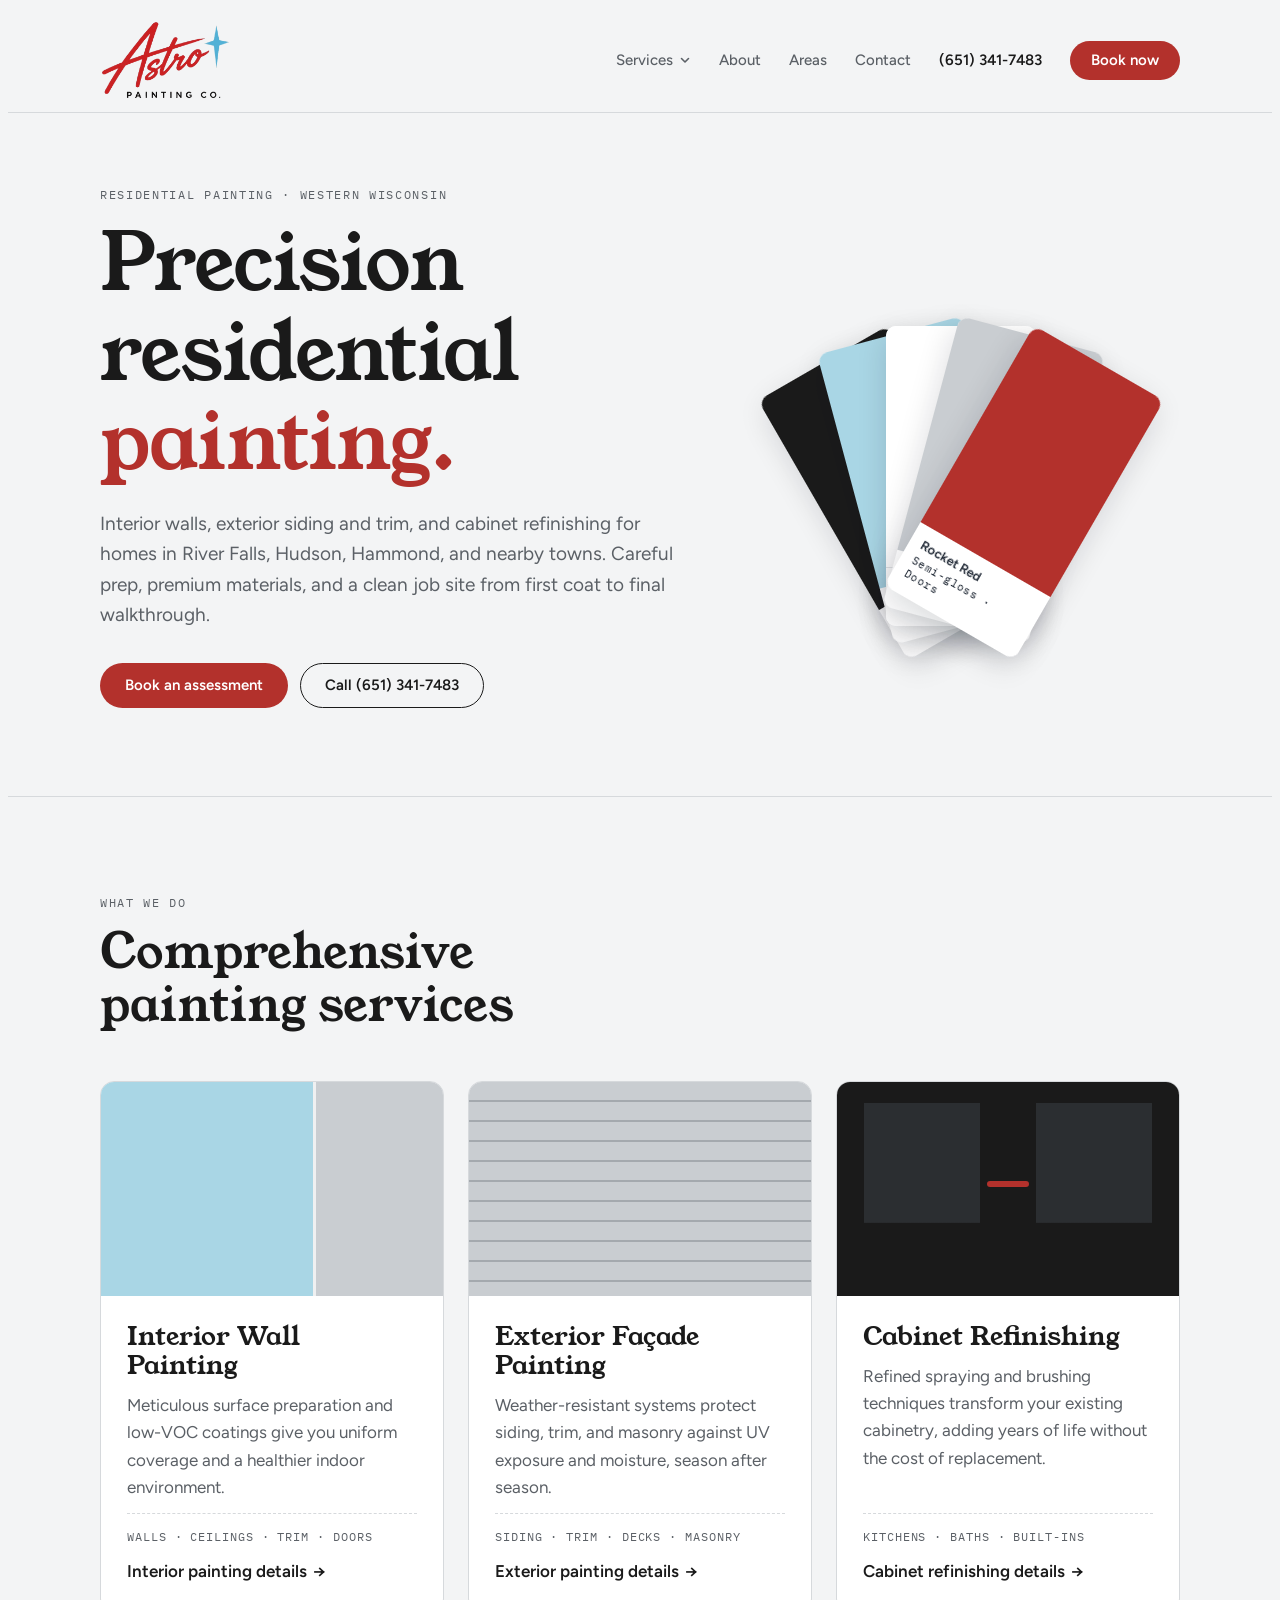
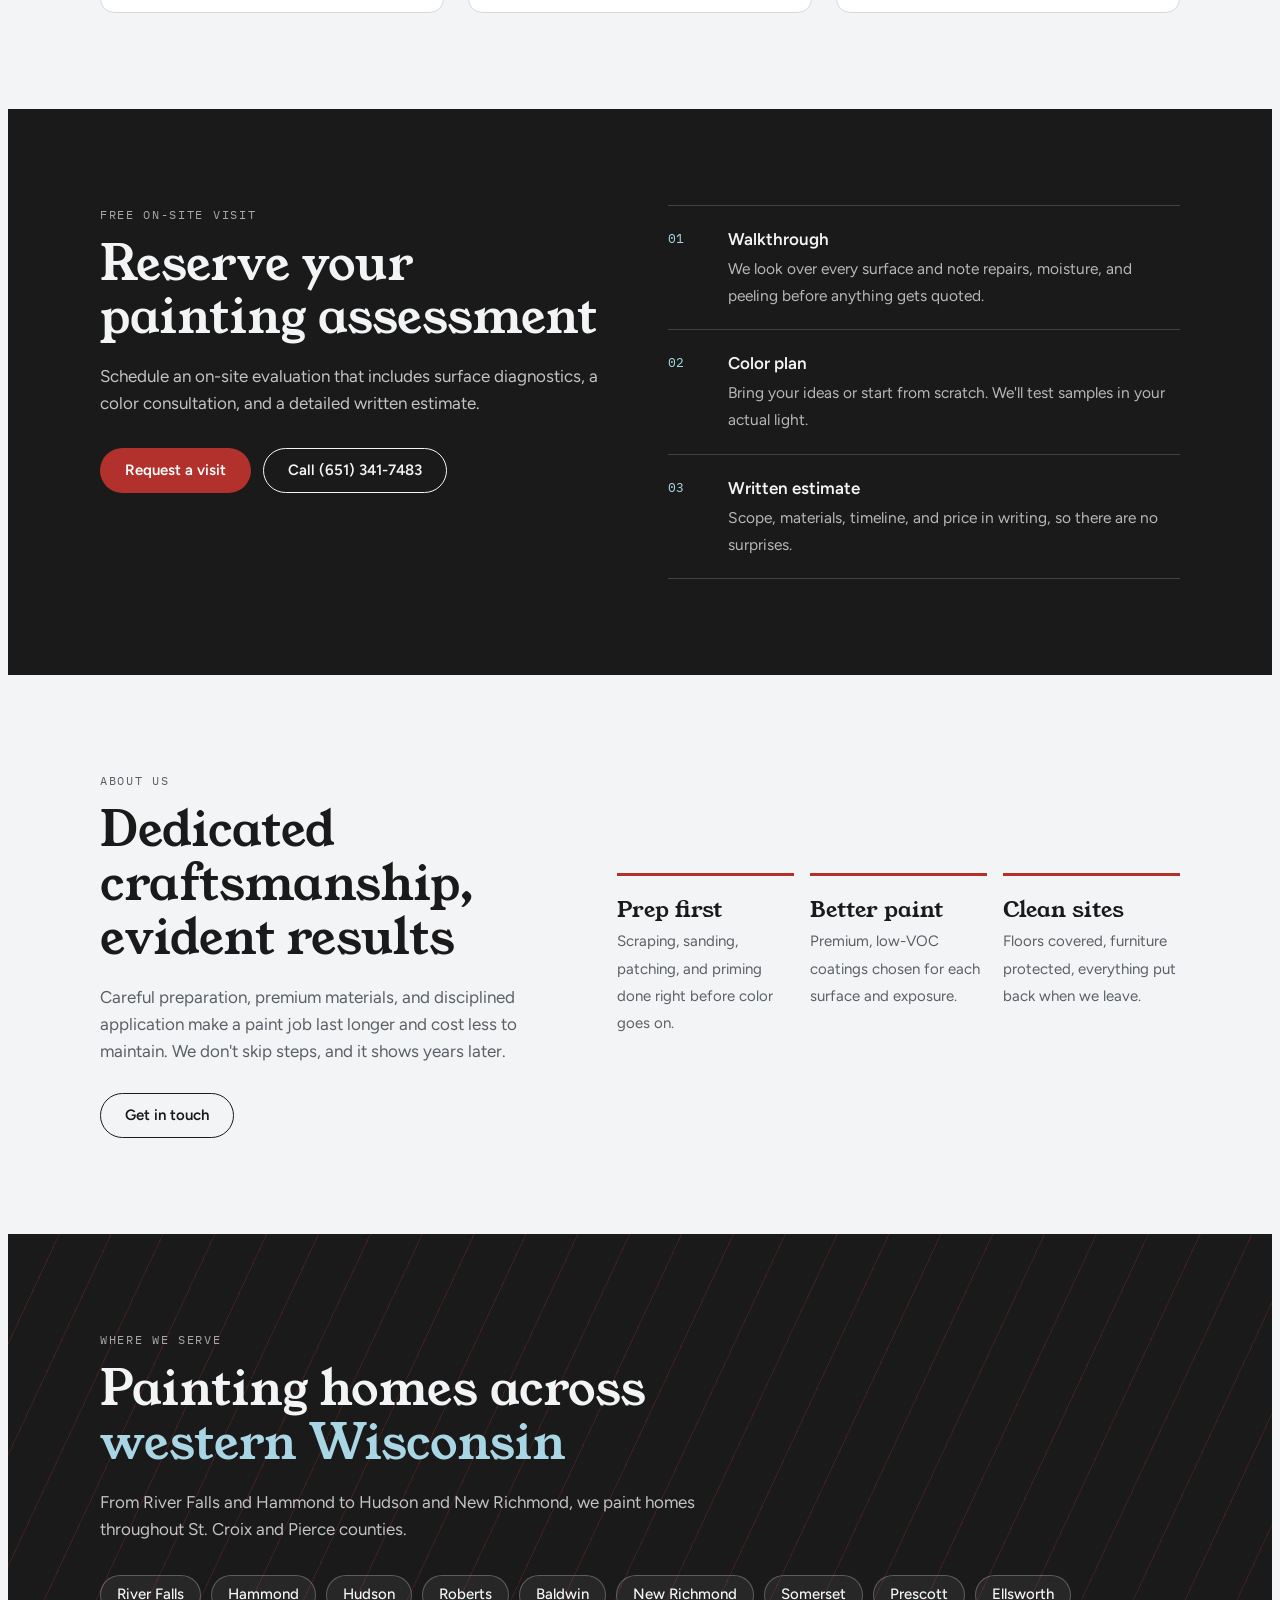
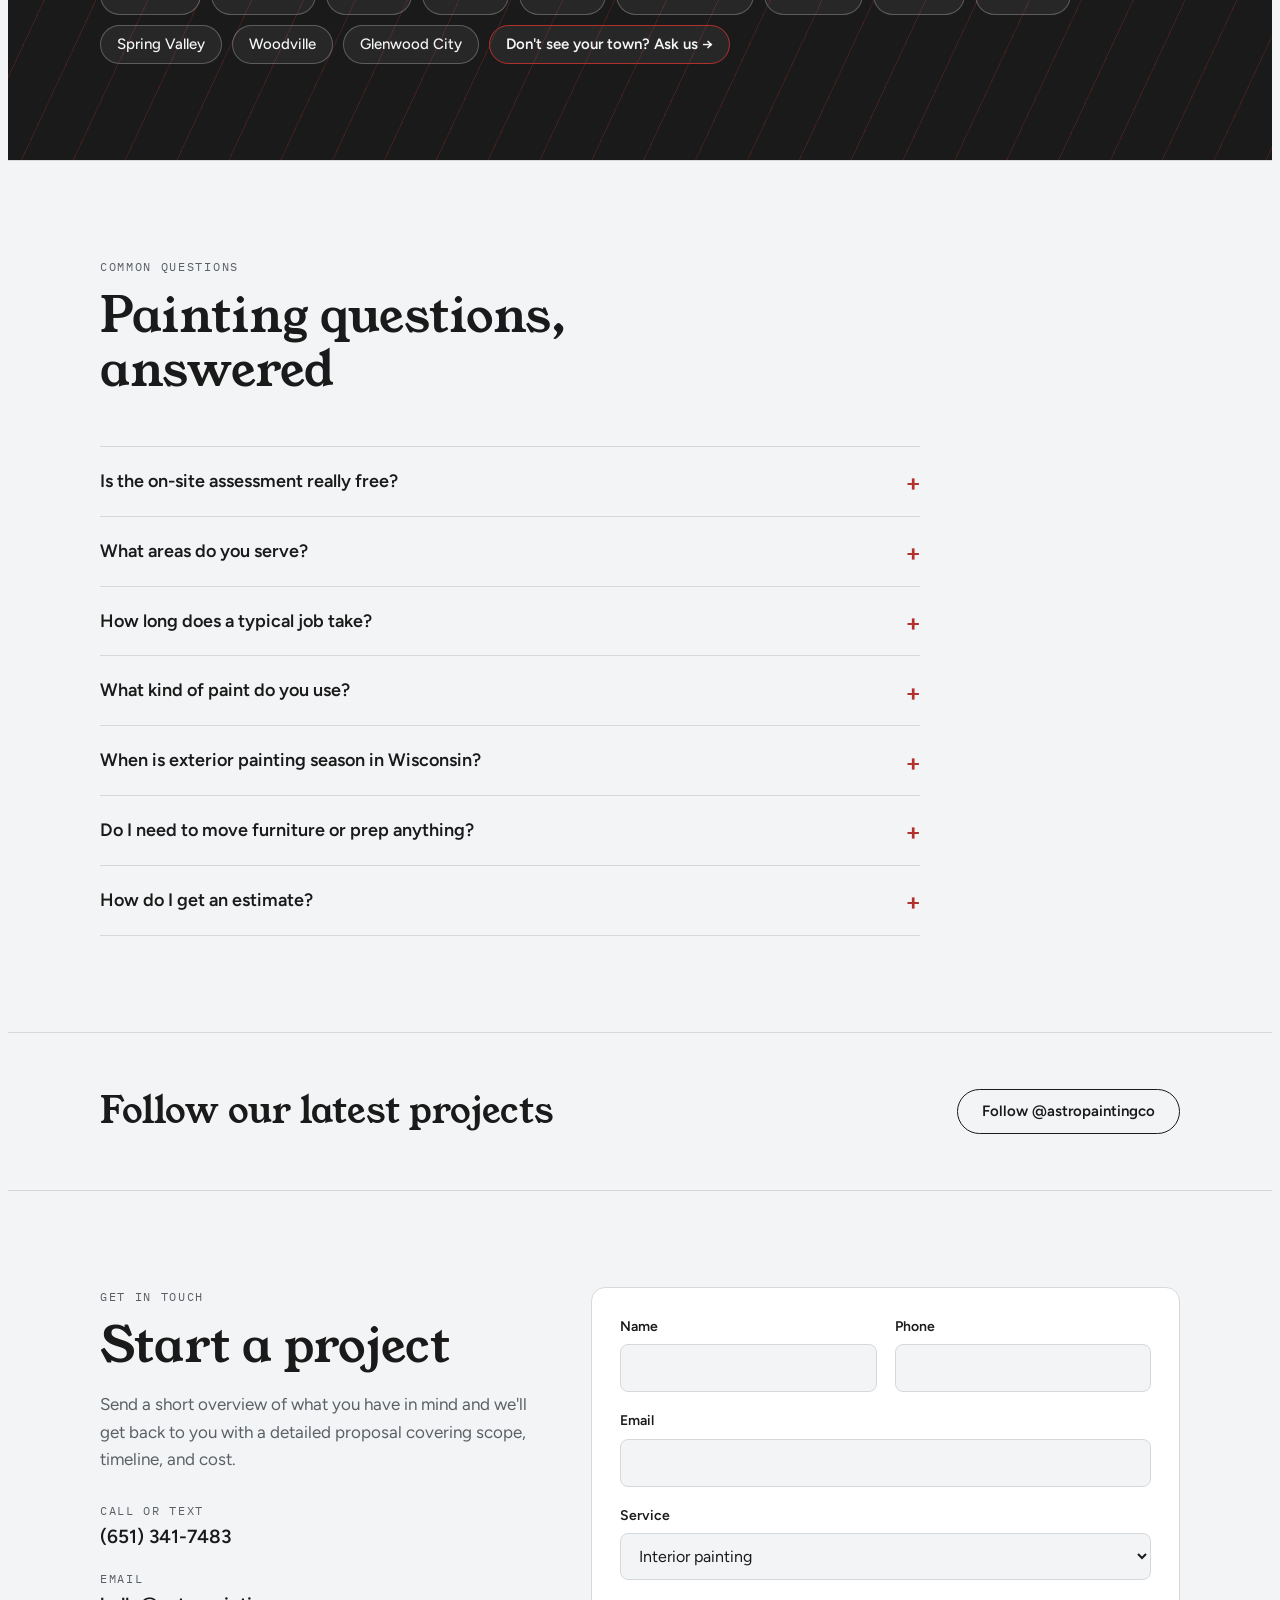
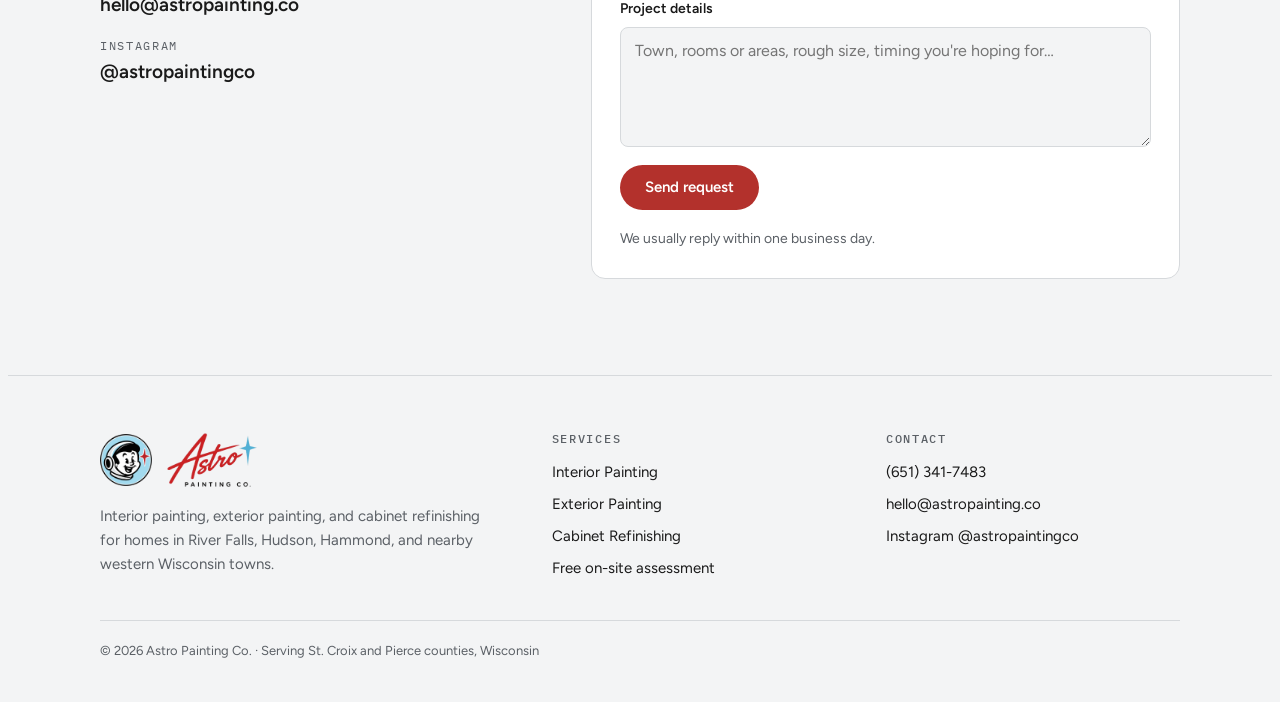
==== index.html @ 41d60f99 "Add Services dropdown and mobile menu to the header - Services opens a click/tap dropdown with the t" ====
<!doctype html>
<html lang="en">
<head>
<meta charset="utf-8">
<meta name="viewport" content="width=device-width, initial-scale=1">
<title>House Painters in River Falls, WI | Astro Painting Co.</title>
<meta name="description" content="Interior and exterior house painting and cabinet refinishing in River Falls, Hudson, Hammond, and nearby western Wisconsin towns. Free on-site assessment. Call (651) 341-7483.">
<link rel="canonical" href="https://www.astropainting.co/">
<meta property="og:type" content="website">
<meta property="og:site_name" content="Astro Painting Co.">
<meta property="og:title" content="House Painters in River Falls, WI | Astro Painting Co.">
<meta property="og:description" content="Interior and exterior house painting and cabinet refinishing in River Falls, Hudson, Hammond, and nearby western Wisconsin towns. Free on-site assessment. Call (651) 341-7483.">
<meta property="og:url" content="https://www.astropainting.co/">
<meta property="og:image" content="https://www.astropainting.co/images/og-image.png">
<meta property="og:image:width" content="1200">
<meta property="og:image:height" content="630">
<meta name="twitter:card" content="summary_large_image">
<meta name="theme-color" content="#1A1A1A">
<link rel="icon" type="image/png" sizes="32x32" href="/images/favicon-32.png">
<link rel="icon" type="image/png" sizes="512x512" href="/images/mascot.png">
<link rel="apple-touch-icon" href="/images/apple-touch-icon.png">
<link rel="preconnect" href="https://fonts.googleapis.com">
<link rel="preconnect" href="https://fonts.gstatic.com" crossorigin>
<link rel="stylesheet" href="https://fonts.googleapis.com/css2?family=Young+Serif&family=Figtree:wght@400;500;600&family=IBM+Plex+Mono:wght@400;500&display=swap">
<link rel="stylesheet" href="/css/site.css">
<script src="/js/nav.js" defer></script>
<script type="application/ld+json">
{
  "@context": "https://schema.org",
  "@type": "HousePainter",
  "@id": "https://www.astropainting.co/#business",
  "name": "Astro Painting Co.",
  "url": "https://www.astropainting.co/",
  "logo": "https://www.astropainting.co/images/astro-logo.png",
  "image": "https://www.astropainting.co/images/og-image.png",
  "telephone": "+1-651-341-7483",
  "email": "hello@astropainting.co",
  "description": "Residential interior painting, exterior painting, and cabinet refinishing in River Falls, Hudson, Hammond, and nearby western Wisconsin towns.",
  "areaServed": [
    {
      "@type": "City",
      "name": "River Falls, WI"
    },
    {
      "@type": "City",
      "name": "Hammond, WI"
    },
    {
      "@type": "City",
      "name": "Hudson, WI"
    },
    {
      "@type": "City",
      "name": "Roberts, WI"
    },
    {
      "@type": "City",
      "name": "Baldwin, WI"
    },
    {
      "@type": "City",
      "name": "New Richmond, WI"
    },
    {
      "@type": "City",
      "name": "Somerset, WI"
    },
    {
      "@type": "City",
      "name": "Prescott, WI"
    },
    {
      "@type": "City",
      "name": "Ellsworth, WI"
    },
    {
      "@type": "City",
      "name": "Spring Valley, WI"
    },
    {
      "@type": "City",
      "name": "Woodville, WI"
    },
    {
      "@type": "City",
      "name": "Glenwood City, WI"
    }
  ],
  "sameAs": [
    "https://www.instagram.com/astropaintingco/"
  ],
  "hasOfferCatalog": {
    "@type": "OfferCatalog",
    "name": "Painting services",
    "itemListElement": [
      {
        "@type": "Offer",
        "itemOffered": {
          "@type": "Service",
          "name": "Interior Painting",
          "url": "https://www.astropainting.co/interior-painting/"
        }
      },
      {
        "@type": "Offer",
        "itemOffered": {
          "@type": "Service",
          "name": "Exterior Painting",
          "url": "https://www.astropainting.co/exterior-painting/"
        }
      },
      {
        "@type": "Offer",
        "itemOffered": {
          "@type": "Service",
          "name": "Cabinet Refinishing",
          "url": "https://www.astropainting.co/cabinet-refinishing/"
        }
      }
    ]
  }
}
</script>
</head>
<body>
<header>
  <div class="wrap">
    <a class="logo" href="/"><picture><source srcset="/images/astro-logo-dark.png" media="(prefers-color-scheme: dark)"><img class="logo-img" src="/images/astro-logo.png" width="491" height="300" alt="Astro Painting Co. home"></picture></a>
    <nav aria-label="Main">
      <div class="dd">
        <button class="dd-btn" type="button" aria-expanded="false" aria-controls="svc-menu">Services <svg width="12" height="12" viewBox="0 0 12 12" aria-hidden="true"><path d="M2.5 4.5 6 8l3.5-3.5" fill="none" stroke="currentColor" stroke-width="1.6" stroke-linecap="round" stroke-linejoin="round"/></svg></button>
        <ul class="dd-menu" id="svc-menu" hidden><li><a href="/interior-painting/">Interior Painting</a></li><li><a href="/exterior-painting/">Exterior Painting</a></li><li><a href="/cabinet-refinishing/">Cabinet Refinishing</a></li><li class="dd-all"><a href="/#services">All services</a></li></ul>
      </div>
      <a class="link" href="/#about">About</a>
      <a class="link" href="/#areas">Areas</a>
      <a class="link" href="/#contact">Contact</a>
      <a class="phone" href="tel:+16513417483">(651) 341-7483</a>
      <a class="btn btn-primary" href="/#book">Book now</a>
      <button class="menu-btn" type="button" aria-expanded="false" aria-controls="mobile-menu" aria-label="Open menu"><svg class="i-open" width="20" height="20" viewBox="0 0 20 20" aria-hidden="true"><path d="M3 6h14M3 10h14M3 14h14" stroke="currentColor" stroke-width="1.8" stroke-linecap="round"/></svg><svg class="i-close" width="20" height="20" viewBox="0 0 20 20" aria-hidden="true"><path d="M5 5l10 10M15 5 5 15" stroke="currentColor" stroke-width="1.8" stroke-linecap="round"/></svg></button>
    </nav>
  </div>
  <div class="mobile-menu" id="mobile-menu" hidden>
    <nav class="wrap" aria-label="Mobile">
      <div class="eyebrow">Services</div>
      <ul><li><a href="/interior-painting/">Interior Painting</a></li><li><a href="/exterior-painting/">Exterior Painting</a></li><li><a href="/cabinet-refinishing/">Cabinet Refinishing</a></li><li><a href="/#services">All services</a></li></ul>
      <ul class="mm-main"><li><a href="/#about">About</a></li><li><a href="/#areas">Areas</a></li><li><a href="/#faq">FAQ</a></li><li><a href="/#contact">Contact</a></li></ul>
      <div class="mm-actions"><a class="btn btn-ghost" href="tel:+16513417483">Call (651) 341-7483</a><a class="btn btn-primary" href="/#book">Book a free assessment</a></div>
    </nav>
  </div>
</header>

<main id="top">
  <section class="hero" style="padding-block:0">
    <div class="wrap">
      <div>
        <div class="eyebrow">Residential painting · Western Wisconsin</div>
        <h1>Precision residential <em>painting.</em></h1>
        <p class="lede">Interior walls, exterior siding and trim, and cabinet refinishing for homes in River Falls, Hudson, Hammond, and nearby towns. Careful prep, premium materials, and a clean job site from first coat to final walkthrough.</p>
        <div class="actions">
          <a class="btn btn-primary" href="#book">Book an assessment</a>
          <a class="btn btn-ghost" href="tel:+16513417483">Call (651) 341-7483</a>
        </div>
      </div>
      <div class="fan" aria-hidden="true">
        <div class="chip"><div class="swatch"></div><div class="label"><b>Astro Black</b>Satin · Trim</div></div>
        <div class="chip"><div class="swatch"></div><div class="label"><b>Baby Blue</b>Eggshell · Walls</div></div>
        <div class="chip"><div class="swatch"></div><div class="label"><b>Bright White</b>Flat · Ceilings</div></div>
        <div class="chip"><div class="swatch"></div><div class="label"><b>Silver</b>Satin · Siding</div></div>
        <div class="chip"><div class="swatch"></div><div class="label"><b>Rocket Red</b>Semi-gloss · Doors</div></div>
      </div>
    </div>
  </section>

  <section class="services" id="services">
    <div class="wrap">
      <div class="sec-head">
        <div class="eyebrow">What we do</div>
        <h2>Comprehensive painting services</h2>
      </div>
      <div class="svc-grid">
        <article class="svc">
          <div class="art art-interior" role="img" aria-label="Two-tone painted wall"></div>
          <div class="body">
            <h3>Interior Wall Painting</h3>
            <p>Meticulous surface preparation and low-VOC coatings give you uniform coverage and a healthier indoor environment.</p>
            <div class="spec">Walls · Ceilings · Trim · Doors</div>
            <a class="more" href="/interior-painting/">Interior painting details <span aria-hidden="true">→</span></a>
          </div>
        </article>
        <article class="svc">
          <div class="art art-exterior" role="img" aria-label="Painted lap siding"></div>
          <div class="body">
            <h3>Exterior Façade Painting</h3>
            <p>Weather-resistant systems protect siding, trim, and masonry against UV exposure and moisture, season after season.</p>
            <div class="spec">Siding · Trim · Decks · Masonry</div>
            <a class="more" href="/exterior-painting/">Exterior painting details <span aria-hidden="true">→</span></a>
          </div>
        </article>
        <article class="svc">
          <div class="art art-cabinet" role="img" aria-label="Refinished cabinet doors"></div>
          <div class="body">
            <h3>Cabinet Refinishing</h3>
            <p>Refined spraying and brushing techniques transform your existing cabinetry, adding years of life without the cost of replacement.</p>
            <div class="spec">Kitchens · Baths · Built-ins</div>
            <a class="more" href="/cabinet-refinishing/">Cabinet refinishing details <span aria-hidden="true">→</span></a>
          </div>
        </article>
      </div>
    </div>
  </section>

  <section class="band" id="book">
    <div class="wrap">
      <div>
        <div class="eyebrow">Free on-site visit</div>
        <h2 style="margin-top:14px">Reserve your painting assessment</h2>
        <p class="lead">Schedule an on-site evaluation that includes surface diagnostics, a color consultation, and a detailed written estimate.</p>
        <div class="actions"><a class="btn btn-primary" href="#contact">Request a visit</a><a class="btn btn-ghost" href="tel:+16513417483">Call (651) 341-7483</a></div>
      </div>
      <ol class="steps">
        <li><span class="n">01</span><div><b>Walkthrough</b><span class="d">We look over every surface and note repairs, moisture, and peeling before anything gets quoted.</span></div></li>
        <li><span class="n">02</span><div><b>Color plan</b><span class="d">Bring your ideas or start from scratch. We'll test samples in your actual light.</span></div></li>
        <li><span class="n">03</span><div><b>Written estimate</b><span class="d">Scope, materials, timeline, and price in writing, so there are no surprises.</span></div></li>
      </ol>
    </div>
  </section>

  <section class="about" id="about">
    <div class="wrap">
      <div>
        <div class="eyebrow">About us</div>
        <h2>Dedicated craftsmanship, evident results</h2>
        <p>Careful preparation, premium materials, and disciplined application make a paint job last longer and cost less to maintain. We don't skip steps, and it shows years later.</p>
        <div class="actions"><a class="btn btn-ghost" href="#contact">Get in touch</a></div>
      </div>
      <div class="pillars">
        <div class="pillar"><b>Prep first</b><span>Scraping, sanding, patching, and priming done right before color goes on.</span></div>
        <div class="pillar"><b>Better paint</b><span>Premium, low-VOC coatings chosen for each surface and exposure.</span></div>
        <div class="pillar"><b>Clean sites</b><span>Floors covered, furniture protected, everything put back when we leave.</span></div>
      </div>
    </div>
  </section>

  <section class="areas" id="areas">
    <div class="wrap">
      <div class="eyebrow">Where we serve</div>
      <h2>Painting homes across <em>western Wisconsin</em></h2>
      <p class="lead">From River Falls and Hammond to Hudson and New Richmond, we paint homes throughout St. Croix and Pierce counties.</p>
      <ul class="towns"><li><span class="town">River Falls</span></li><li><span class="town">Hammond</span></li><li><span class="town">Hudson</span></li><li><span class="town">Roberts</span></li><li><span class="town">Baldwin</span></li><li><span class="town">New Richmond</span></li><li><span class="town">Somerset</span></li><li><span class="town">Prescott</span></li><li><span class="town">Ellsworth</span></li><li><span class="town">Spring Valley</span></li><li><span class="town">Woodville</span></li><li><span class="town">Glenwood City</span></li><li><a class="town town-ask" href="/#contact">Don't see your town? Ask us →</a></li></ul>
    </div>
  </section>

  <section class="faq" id="faq">
    <div class="wrap">
      <div class="sec-head">
        <div class="eyebrow">Common questions</div>
        <h2>Painting questions, answered</h2>
      </div>
      <div class="faq-list">
        <details><summary>Is the on-site assessment really free?</summary><p>Yes. We walk through the space with you, look over every surface, talk through colors, and follow up with a detailed written estimate. There's no obligation to book.</p></details>
        <details><summary>What areas do you serve?</summary><p>We paint homes in River Falls, Hammond, Hudson, Roberts, Baldwin, New Richmond, Somerset, Prescott, Ellsworth, Spring Valley, Woodville, and Glenwood City, Wisconsin. If you're nearby but don't see your town, <a href="#contact">ask us</a>.</p></details>
        <details><summary>How long does a typical job take?</summary><p>It depends on the size of the space and how much prep the surfaces need. Your written estimate spells out the timeline before any work starts, so you know what to expect.</p></details>
        <details><summary>What kind of paint do you use?</summary><p>Premium, low-VOC coatings chosen for each surface and exposure. If you already have a color in mind, bring it. We'll test samples in your actual light before committing.</p></details>
        <details><summary>When is exterior painting season in Wisconsin?</summary><p>Exterior paint needs dry weather and temperatures within the range on the product label, which here usually means late spring through early fall. Spots fill up, so it pays to book your assessment early.</p></details>
        <details><summary>Do I need to move furniture or prep anything?</summary><p>We cover floors, protect and move furniture as needed, and put everything back when we're done. Clearing small breakables and wall hangings beforehand helps the job go faster.</p></details>
        <details><summary>How do I get an estimate?</summary><p>Call or text <a href="tel:+16513417483">(651) 341-7483</a>, fill out the <a href="#contact">request form</a>, or email <a href="mailto:hello@astropainting.co">hello@astropainting.co</a>. We usually reply within one business day.</p></details>
      </div>
    </div>
  </section>

  <div class="social">
    <div class="wrap">
      <h2>Follow our latest projects</h2>
      <a class="btn btn-ghost" href="https://www.instagram.com/astropaintingco/" target="_blank" rel="noopener">Follow @astropaintingco</a>
    </div>
  </div>

  <section class="contact" id="contact">
    <div class="wrap">
      <div>
        <div class="eyebrow">Get in touch</div>
        <h2>Start a project</h2>
        <p class="lead">Send a short overview of what you have in mind and we'll get back to you with a detailed proposal covering scope, timeline, and cost.</p>
        <ul class="contact-list">
          <li><span class="eyebrow">Call or text</span><a href="tel:+16513417483">(651) 341-7483</a></li>
          <li><span class="eyebrow">Email</span><a href="mailto:hello@astropainting.co">hello@astropainting.co</a></li>
          <li><span class="eyebrow">Instagram</span><a href="https://www.instagram.com/astropaintingco/" target="_blank" rel="noopener">@astropaintingco</a></li>
        </ul>
      </div>
      <form id="quote" name="quote" method="POST" data-netlify="true" netlify-honeypot="company" novalidate>
        <input type="hidden" name="form-name" value="quote">
        <p hidden><label>Leave blank <input name="company"></label></p>
        <div class="field"><label for="f-name">Name</label><input id="f-name" name="name" autocomplete="name" required></div>
        <div class="field"><label for="f-phone">Phone</label><input id="f-phone" name="phone" type="tel" autocomplete="tel"></div>
        <div class="field full"><label for="f-email">Email</label><input id="f-email" name="email" type="email" autocomplete="email" required></div>
        <div class="field full"><label for="f-service">Service</label>
          <select id="f-service" name="service">
            <option>Interior painting</option><option>Exterior painting</option><option>Cabinet refinishing</option><option>Not sure yet</option>
          </select></div>
        <div class="field full"><label for="f-msg">Project details</label><textarea id="f-msg" name="message" placeholder="Town, rooms or areas, rough size, timing you're hoping for…"></textarea></div>
        <button class="btn btn-primary" type="submit">Send request</button>
        <p class="form-note" id="f-note" aria-live="polite">We usually reply within one business day.</p>
      </form>
    </div>
  </section>
</main>

<footer>
  <div class="wrap foot-grid">
    <div class="foot-brand">
      <a class="logo" href="/"><img class="footer-mascot" src="/images/mascot.png" width="512" height="512" alt=""><picture><source srcset="/images/astro-logo-dark.png" media="(prefers-color-scheme: dark)"><img class="footer-word" src="/images/astro-logo.png" width="491" height="300" alt="Astro Painting Co. home"></picture></a>
      <p>Interior painting, exterior painting, and cabinet refinishing for homes in River Falls, Hudson, Hammond, and nearby western Wisconsin towns.</p>
    </div>
    <div>
      <h3>Services</h3>
      <ul>
        <li><a href="/interior-painting/">Interior Painting</a></li>
        <li><a href="/exterior-painting/">Exterior Painting</a></li>
        <li><a href="/cabinet-refinishing/">Cabinet Refinishing</a></li>
        <li><a href="/#book">Free on-site assessment</a></li>
      </ul>
    </div>
    <div>
      <h3>Contact</h3>
      <ul>
        <li><a href="tel:+16513417483">(651) 341-7483</a></li>
        <li><a href="mailto:hello@astropainting.co">hello@astropainting.co</a></li>
        <li><a href="https://www.instagram.com/astropaintingco/" target="_blank" rel="noopener">Instagram @astropaintingco</a></li>
      </ul>
    </div>
  </div>
  <div class="wrap"><div class="foot-bottom">© 2026 Astro Painting Co. · Serving St. Croix and Pierce counties, Wisconsin</div></div>
</footer>

<script>
document.getElementById('quote').addEventListener('submit', function (e) {
  e.preventDefault();
  var note = document.getElementById('f-note');
  var name = document.getElementById('f-name').value.trim();
  var email = document.getElementById('f-email').value.trim();
  if (!name || !/^\S+@\S+\.\S+$/.test(email)) {
    note.className = 'form-note';
    note.textContent = 'Add your name and a valid email so we can reply.';
    return;
  }
  var data = new URLSearchParams(new FormData(this)).toString();
  note.className = 'form-note';
  note.textContent = 'Sending…';
  fetch('/', { method: 'POST', headers: { 'Content-Type': 'application/x-www-form-urlencoded' }, body: data })
    .then(function (r) {
      if (!r.ok) throw new Error();
      e.target.reset();
      note.className = 'form-note ok';
      note.textContent = 'Thanks! Your request was sent. We\'ll be in touch within one business day.';
    })
    .catch(function () {
      note.className = 'form-note';
      note.textContent = 'That didn\'t go through. Please call (651) 341-7483 or email us at hello@astropainting.co.';
    });
});
</script>
</body>
</html>
---- css/site.css ----
/* Layout: one long scroll in calm bands; the hero pairs a big serif headline with a fanned deck of paint chips. */
/* Brand: Black #1A1A1A, Red #B3312C, Silver #C9CDD1, Baby Blue #A9D6E5 */
:root {
  --paper: #F3F4F5;
  --surface: #FFFFFF;
  --ink: #1A1A1A;
  --muted: #5B6066;
  --line: #D6D9DC;
  --accent: #B3312C;
  --accent-ink: #FFFFFF;
  --highlight: #B3312C;
  --band: #1A1A1A;
  --band-ink: #F3F4F5;
  --band-accent: #A9D6E5;
  --chip-a: #1A1A1A; --chip-b: #A9D6E5; --chip-c: #C9CDD1; --chip-d: #B3312C; --chip-e: #2B2E31;
  --display: "Young Serif", Georgia, "Times New Roman", serif;
  --body: "Figtree", system-ui, -apple-system, "Segoe UI", sans-serif;
  --mono: "IBM Plex Mono", ui-monospace, Menlo, monospace;
}
@media (prefers-color-scheme: dark) { :root:not([data-theme="light"]) {
  --paper: #1A1A1A; --surface: #232527; --ink: #EEF0F1; --muted: #A9AEB3; --line: #34373A;
  --accent: #B3312C; --accent-ink: #FFFFFF; --highlight: #A9D6E5; --band: #111213; --band-ink: #EEF0F1; --band-accent: #A9D6E5; color-scheme: dark;
}}
:root[data-theme="dark"] {
  --paper: #1A1A1A; --surface: #232527; --ink: #EEF0F1; --muted: #A9AEB3; --line: #34373A;
  --accent: #B3312C; --accent-ink: #FFFFFF; --highlight: #A9D6E5; --band: #111213; --band-ink: #EEF0F1; --band-accent: #A9D6E5; color-scheme: dark;
}

* { box-sizing: border-box; }
html { scroll-behavior: smooth; }
@media (prefers-reduced-motion: reduce) { html { scroll-behavior: auto; } * { animation: none !important; transition: none !important; } }
body { background: var(--paper); color: var(--ink); font-family: var(--body); font-size: 17px; line-height: 1.6; }
body::before { content: ""; position: fixed; inset: 0 0 auto; height: env(safe-area-inset-top, 0px); z-index: 10; background: var(--paper); }

.wrap { max-width: 1120px; margin: 0 auto; padding-left: max(20px, env(safe-area-inset-left, 0px)); padding-right: max(20px, env(safe-area-inset-right, 0px)); }
h1, h2, h3 { font-family: var(--display); font-weight: 400; line-height: 1.12; text-wrap: balance; margin: 0; }
p { margin: 0; }
a { color: inherit; }
:focus-visible { outline: 2px solid var(--accent); outline-offset: 3px; border-radius: 4px; }
.eyebrow { font-family: var(--mono); font-size: 12px; letter-spacing: .14em; text-transform: uppercase; color: var(--muted); }

.btn { display: inline-flex; align-items: center; gap: 8px; padding: 14px 24px; border-radius: 999px; font: 600 15px/1 var(--body); text-decoration: none; border: 1.5px solid transparent; cursor: pointer; transition: transform .2s, background .2s; }
.btn-primary { background: var(--accent); color: var(--accent-ink); }
.btn-primary:hover { transform: translateY(-2px); }
.btn-ghost { border-color: currentColor; background: transparent; color: inherit; }
.btn-ghost:hover { background: color-mix(in srgb, currentColor 8%, transparent); }

/* Header */
header { position: sticky; top: env(safe-area-inset-top, 0px); z-index: 5; background: color-mix(in srgb, var(--paper) 90%, transparent); backdrop-filter: blur(10px); border-bottom: 1px solid var(--line); }
header .wrap { display: flex; align-items: center; justify-content: space-between; gap: 16px; padding-block: 12px; }
.logo-img { display: block; height: 80px; width: auto; }
@media (max-width: 680px) { .logo-img { height: 60px; } }
.logo { font-family: var(--display); font-size: 22px; text-decoration: none; display: flex; align-items: center; gap: 10px; }
nav { display: flex; align-items: center; gap: 28px; }
nav a.link { text-decoration: none; font-weight: 500; font-size: 15px; color: var(--muted); }
nav a.link:hover { color: var(--ink); }
nav .btn { padding: 11px 20px; }
@media (max-width: 680px) { nav a.link { display: none; } }

/* Hero */
.hero .wrap { display: grid; grid-template-columns: 1.15fr .85fr; gap: 48px; align-items: center; padding-block: 72px 88px; }
.hero h1 { font-size: clamp(42px, 6.4vw, 80px); letter-spacing: -.01em; margin-top: 14px; }
.hero h1 em { font-style: normal; color: var(--highlight); }
.hero p.lede { font-size: 19px; color: var(--muted); max-width: 32em; margin-top: 22px; }
.hero .actions { display: flex; flex-wrap: wrap; gap: 12px; margin-top: 32px; }
.fan { position: relative; height: 360px; max-width: 100%; }
.chip { position: absolute; left: 50%; bottom: 0; width: 150px; height: 300px; margin-left: -75px; border-radius: 10px; background: var(--surface); box-shadow: 0 10px 30px rgba(10,15,25,.14); transform-origin: 50% 92%; overflow: hidden; display: flex; flex-direction: column; animation: fanIn .9s cubic-bezier(.2,.8,.2,1) both; }
.chip .swatch { flex: 1; }
.chip .label { padding: 10px 12px 14px; font-family: var(--mono); font-size: 10.5px; letter-spacing: .04em; color: #18212E; background: #FFFFFF; line-height: 1.45; }
.chip .label b { display: block; font-family: var(--body); font-size: 13px; letter-spacing: 0; font-weight: 600; }
.chip:nth-child(1) { transform: rotate(-30deg); animation-delay: .05s; } .chip:nth-child(1) .swatch { background: #1A1A1A; }
.chip:nth-child(2) { transform: rotate(-15deg); animation-delay: .12s; } .chip:nth-child(2) .swatch { background: var(--chip-b); }
.chip:nth-child(3) { transform: rotate(0deg);   animation-delay: .19s; } .chip:nth-child(3) .swatch { background: #FFFFFF; box-shadow: inset 0 -1px 0 #E3E5E7; }
.chip:nth-child(4) { transform: rotate(15deg);  animation-delay: .26s; } .chip:nth-child(4) .swatch { background: #C9CDD1; }
.chip:nth-child(5) { transform: rotate(30deg);  animation-delay: .33s; } .chip:nth-child(5) .swatch { background: #B3312C; }
.chip:nth-child(2) .swatch { background: #A9D6E5; }
@keyframes fanIn { from { transform: rotate(0deg); } }
@media (max-width: 820px) {
  .hero .wrap { grid-template-columns: 1fr; padding-block: 48px 64px; gap: 24px; }
  .fan { height: 280px; } .chip { width: 116px; height: 232px; margin-left: -58px; }
}

/* Sections */
section { padding-block: 96px; }
.sec-head { display: grid; gap: 14px; max-width: 40em; margin-bottom: 48px; }
.sec-head h2 { font-size: clamp(32px, 4.2vw, 48px); }
.sec-head p { color: var(--muted); }

.services { border-top: 1px solid var(--line); }
.svc-grid { display: grid; grid-template-columns: repeat(3, 1fr); gap: 24px; }
.svc { background: var(--surface); border: 1px solid var(--line); border-radius: 14px; overflow: hidden; display: flex; flex-direction: column; }
.svc .art { aspect-ratio: 16 / 10; max-width: 100%; position: relative; }
.svc .body { padding: 26px; display: flex; flex-direction: column; gap: 12px; flex: 1; }
.svc h3 { font-size: 26px; }
.svc p { color: var(--muted); flex: 1; }
.svc .spec { font-family: var(--mono); font-size: 11.5px; letter-spacing: .08em; text-transform: uppercase; color: var(--muted); padding-top: 14px; border-top: 1px dashed var(--line); }
.svc a.more { font-weight: 600; text-decoration: none; display: inline-flex; gap: 6px; align-items: center; }
.svc a.more span { transition: transform .2s; } .svc a.more:hover span { transform: translateX(4px); }
/* painted textures standing in for project photos */
.art-interior { background: linear-gradient(90deg, #A9D6E5 0 62%, #C9CDD1 62% 100%); }
.art-interior::after { content: ""; position: absolute; left: 62%; top: 0; bottom: 0; width: 3px; background: var(--surface); opacity: .7; }
.art-exterior { background: repeating-linear-gradient(180deg, #C9CDD1 0 18px, #A4A9AE 18px 20px); }
.art-cabinet { background:
  linear-gradient(#2B2E31, #2B2E31) 12% 22% / 34% 56% no-repeat,
  linear-gradient(#2B2E31, #2B2E31) 88% 22% / 34% 56% no-repeat,
  #1A1A1A; }
.art-cabinet::after { content: ""; position: absolute; top: 46%; left: 44%; width: 12%; height: 6px; border-radius: 3px; background: #B3312C; }
@media (max-width: 900px) { .svc-grid { grid-template-columns: 1fr; max-width: 560px; } }

/* Assessment band */
.band { background: var(--band); color: var(--band-ink); }
.band .wrap { display: grid; grid-template-columns: 1fr 1fr; gap: 56px; align-items: start; }
.band h2 { font-size: clamp(32px, 4.2vw, 48px); }
.band .eyebrow { color: color-mix(in srgb, var(--band-ink) 65%, transparent); }
.band p.lead { color: color-mix(in srgb, var(--band-ink) 78%, transparent); margin-top: 18px; max-width: 30em; }
.band .actions { margin-top: 30px; display: flex; gap: 12px; flex-wrap: wrap; }
.steps { list-style: none; margin: 0; padding: 0; display: grid; gap: 0; }
.steps li { display: grid; grid-template-columns: 44px 1fr; gap: 16px; padding-block: 20px; border-top: 1px solid color-mix(in srgb, var(--band-ink) 18%, transparent); }
.steps li:last-child { border-bottom: 1px solid color-mix(in srgb, var(--band-ink) 18%, transparent); }
.steps .n { font-family: var(--mono); font-size: 13px; color: var(--band-accent); padding-top: 3px; }
.steps b { display: block; font-weight: 600; margin-bottom: 2px; }
.steps span.d { color: color-mix(in srgb, var(--band-ink) 72%, transparent); font-size: 15.5px; }
@media (max-width: 820px) { .band .wrap { grid-template-columns: 1fr; gap: 40px; } }

/* About */
.about .wrap { display: grid; grid-template-columns: .9fr 1.1fr; gap: 56px; align-items: center; }
.about h2 { font-size: clamp(32px, 4.2vw, 48px); margin-top: 14px; }
.about p { color: var(--muted); margin-top: 18px; max-width: 34em; }
.about .actions { margin-top: 28px; }
.pillars { display: grid; grid-template-columns: repeat(3, 1fr); gap: 16px; }
.pillar { border-top: 3px solid var(--accent); padding-top: 16px; }
.pillar b { font-family: var(--display); font-weight: 400; font-size: 22px; display: block; }
.pillar span { color: var(--muted); font-size: 15px; }
@media (max-width: 820px) { .about .wrap { grid-template-columns: 1fr; gap: 40px; } .pillars { grid-template-columns: 1fr; } }

/* Instagram */
.social { border-top: 1px solid var(--line); border-bottom: 1px solid var(--line); padding-block: 56px; }
.social .wrap { display: flex; flex-wrap: wrap; align-items: center; justify-content: space-between; gap: 20px; }
.social h2 { font-size: clamp(26px, 3.2vw, 36px); }

/* Contact */
.contact .wrap { display: grid; grid-template-columns: .85fr 1.15fr; gap: 56px; }
.contact h2 { font-size: clamp(32px, 4.2vw, 48px); margin-top: 14px; }
.contact p.lead { color: var(--muted); margin-top: 18px; max-width: 28em; }
form { background: var(--surface); border: 1px solid var(--line); border-radius: 14px; padding: 28px; display: grid; grid-template-columns: 1fr 1fr; gap: 18px; min-width: 0; }
.field { display: grid; gap: 6px; min-width: 0; }
.field.full { grid-column: 1 / -1; }
label { font-size: 14px; font-weight: 600; }
input, select, textarea { width: 100%; font: 16px/1.4 var(--body); color: var(--ink); background: var(--paper); border: 1px solid var(--line); border-radius: 8px; padding: 12px 14px; }
input:focus, select:focus, textarea:focus { outline: 2px solid var(--accent); outline-offset: 0; border-color: transparent; }
textarea { min-height: 120px; resize: vertical; }
form .btn { justify-self: start; }
.form-note { grid-column: 1 / -1; font-size: 14px; color: var(--muted); }
.form-note.ok { color: var(--ink); font-weight: 500; }
@media (max-width: 820px) { .contact .wrap { grid-template-columns: 1fr; gap: 32px; } }
@media (max-width: 520px) { form { grid-template-columns: 1fr; padding: 20px; } }

footer .logo { gap: 14px; }
.footer-mascot { display: block; width: 52px; height: 52px; }
.footer-word { display: block; height: 56px; width: auto; }

/* Header phone */
nav a.phone { text-decoration: none; font-weight: 600; font-size: 15px; color: var(--ink); white-space: nowrap; }
nav a.phone:hover { text-decoration: underline; }
@media (max-width: 960px) { nav a.phone { display: none; } }

/* Footer */
footer { border-top: 1px solid var(--line); padding-block: 56px 32px; color: var(--muted); font-size: 15px; }
.foot-grid { display: grid; grid-template-columns: 1.4fr 1fr 1fr; gap: 40px; }
.foot-brand p { margin-top: 16px; max-width: 26em; }
footer h3 { font-family: var(--mono); font-size: 12px; font-weight: 500; letter-spacing: .14em; text-transform: uppercase; color: var(--muted); margin-bottom: 14px; }
footer ul { list-style: none; margin: 0; padding: 0; display: grid; gap: 8px; }
footer ul a { text-decoration: none; color: var(--ink); }
footer ul a:hover { text-decoration: underline; }
.foot-bottom { margin-top: 40px; padding-top: 20px; border-top: 1px solid var(--line); font-size: 13px; }
@media (max-width: 760px) { .foot-grid { grid-template-columns: 1fr; gap: 28px; } }

/* Service area band */
.areas { background: var(--band); color: var(--band-ink); position: relative; overflow: hidden; }
.areas::before { content: ""; position: absolute; inset: 0; pointer-events: none; background: repeating-linear-gradient(115deg, transparent 0 46px, color-mix(in srgb, var(--accent) 24%, transparent) 46px 47px); }
.areas .wrap { position: relative; }
.areas .eyebrow { color: color-mix(in srgb, var(--band-ink) 65%, transparent); }
.areas h2 { font-size: clamp(32px, 4.2vw, 48px); margin-top: 14px; }
.areas h2 em { font-style: normal; color: var(--band-accent); display: block; }
.areas p.lead { color: color-mix(in srgb, var(--band-ink) 78%, transparent); margin-top: 18px; max-width: 36em; }
.towns { list-style: none; margin: 32px 0 0; padding: 0; display: flex; flex-wrap: wrap; gap: 10px; }
.town { display: inline-block; padding: 9px 16px; border-radius: 999px; font-weight: 500; font-size: 15px; line-height: 1.3; border: 1px solid color-mix(in srgb, currentColor 26%, transparent); background: color-mix(in srgb, currentColor 6%, transparent); }
a.town-ask { border-color: var(--accent); text-decoration: none; font-weight: 600; transition: background .2s; }
a.town-ask:hover { background: var(--accent); color: var(--accent-ink); }
.areas-light { border-top: 1px solid var(--line); }
.areas-light h2 { font-size: clamp(28px, 3.4vw, 40px); }
.areas-light p { color: var(--muted); margin-top: 14px; max-width: 36em; }
.areas-light .towns { margin-top: 24px; }

/* FAQ */
.faq { border-top: 1px solid var(--line); }
.faq-list { max-width: 820px; border-top: 1px solid var(--line); }
.faq-list details { border-bottom: 1px solid var(--line); }
.faq-list summary { cursor: pointer; list-style: none; display: flex; justify-content: space-between; align-items: center; gap: 16px; padding: 20px 0; font-weight: 600; font-size: 18px; }
.faq-list summary::-webkit-details-marker { display: none; }
.faq-list summary::after { content: "+"; font-family: var(--mono); font-size: 24px; line-height: 1; color: var(--accent); transition: transform .2s; flex: none; }
.faq-list details[open] summary::after { transform: rotate(45deg); }
.faq-list details p { color: var(--muted); padding-bottom: 22px; max-width: 44em; }

/* Contact details */
.contact-list { list-style: none; margin: 28px 0 0; padding: 0; display: grid; gap: 16px; }
.contact-list li { display: grid; gap: 2px; }
.contact-list a { font-size: 19px; font-weight: 600; text-decoration: none; }
.contact-list a:hover { text-decoration: underline; }

/* Service pages */
section.page-hero { padding-block: 0; }
.page-hero .wrap { display: grid; grid-template-columns: 1.1fr .9fr; gap: 48px; align-items: center; padding-block: 48px 80px; }
.crumbs { font-size: 14px; color: var(--muted); display: flex; flex-wrap: wrap; gap: 8px; margin-bottom: 28px; }
.crumbs a { text-decoration: none; } .crumbs a:hover { color: var(--ink); text-decoration: underline; }
.page-hero h1 { font-size: clamp(38px, 5.2vw, 62px); margin-top: 14px; }
.page-hero .lede { font-size: 19px; color: var(--muted); max-width: 32em; margin-top: 20px; }
.page-hero .actions { display: flex; flex-wrap: wrap; gap: 12px; margin-top: 30px; }
.page-hero .art { border-radius: 14px; aspect-ratio: 4 / 3; position: relative; box-shadow: 0 10px 30px rgba(10,15,25,.14); overflow: hidden; }
@media (max-width: 820px) { .page-hero .wrap { grid-template-columns: 1fr; padding-block: 32px 56px; gap: 32px; } }
.incl { list-style: none; margin: 0; padding: 0; display: grid; grid-template-columns: repeat(3, 1fr); gap: 16px; }
.incl li { background: var(--surface); border: 1px solid var(--line); border-radius: 12px; padding: 20px 22px; }
.incl b { display: block; font-weight: 600; margin-bottom: 4px; }
.incl span { color: var(--muted); font-size: 15.5px; }
@media (max-width: 900px) { .incl { grid-template-columns: 1fr 1fr; } }
@media (max-width: 560px) { .incl { grid-template-columns: 1fr; } }
.band.cta .wrap { display: flex; flex-wrap: wrap; align-items: center; justify-content: space-between; gap: 24px; }
.band.cta h2 { font-size: clamp(28px, 3.6vw, 40px); }
.band.cta p { color: color-mix(in srgb, var(--band-ink) 78%, transparent); margin-top: 10px; }
.band.cta .actions { margin-top: 0; }
.other-svc { display: flex; flex-wrap: wrap; gap: 12px; margin-top: 8px; }

/* 404 */
.notfound .wrap { padding-block: 40px; max-width: 760px; }
.notfound h1 { font-size: clamp(40px, 6vw, 72px); margin-top: 14px; }
.notfound p { color: var(--muted); margin-top: 18px; font-size: 19px; }
.notfound .actions { display: flex; flex-wrap: wrap; gap: 12px; margin-top: 30px; }

/* Services dropdown */
.dd { position: relative; }
.dd-btn { display: inline-flex; align-items: center; gap: 6px; background: none; border: 0; padding: 0; cursor: pointer; font: 500 15px/1.6 var(--body); color: var(--muted); }
.dd-btn:hover, .dd-btn[aria-expanded="true"] { color: var(--ink); }
.dd-btn svg { transition: transform .2s; }
.dd-btn[aria-expanded="true"] svg { transform: rotate(180deg); }
.dd-menu { position: absolute; top: calc(100% + 16px); left: -14px; z-index: 20; min-width: 250px; list-style: none; margin: 0; padding: 8px; background: var(--surface); border: 1px solid var(--line); border-radius: 12px; box-shadow: 0 14px 34px rgba(10,15,25,.16); }
.dd-menu a { display: block; padding: 10px 12px; border-radius: 8px; text-decoration: none; font-weight: 500; font-size: 15px; color: var(--ink); }
.dd-menu a:hover { background: color-mix(in srgb, var(--accent) 9%, transparent); }
.dd-menu a[aria-current="page"] { color: var(--accent); }
.dd-menu .dd-all { border-top: 1px solid var(--line); margin-top: 6px; padding-top: 6px; }
.dd-menu .dd-all a { color: var(--muted); }

/* Mobile menu */
.menu-btn { display: none; }
.menu-btn .i-close { display: none; }
.menu-btn[aria-expanded="true"] .i-open { display: none; }
.menu-btn[aria-expanded="true"] .i-close { display: block; }
.mobile-menu { border-top: 1px solid var(--line); background: var(--paper); max-height: calc(100vh - 90px); overflow-y: auto; }
.mobile-menu nav { display: block; padding-block: 20px 28px; }
.mobile-menu ul { list-style: none; margin: 8px 0 0; padding: 0; }
.mobile-menu ul a { display: block; padding: 13px 0; border-bottom: 1px solid var(--line); text-decoration: none; font-size: 18px; font-weight: 500; }
.mobile-menu ul a[aria-current="page"] { color: var(--accent); }
.mobile-menu .mm-main { margin-top: 20px; }
.mm-actions { display: grid; gap: 10px; margin-top: 24px; }
.mm-actions .btn { justify-content: center; }
@media (max-width: 680px) {
  .dd { display: none; }
  .menu-btn { display: inline-flex; align-items: center; justify-content: center; width: 44px; height: 44px; border-radius: 999px; border: 1.5px solid var(--line); background: transparent; color: var(--ink); cursor: pointer; }
  nav { gap: 10px; }
}
@media (min-width: 681px) { .mobile-menu { display: none !important; } }
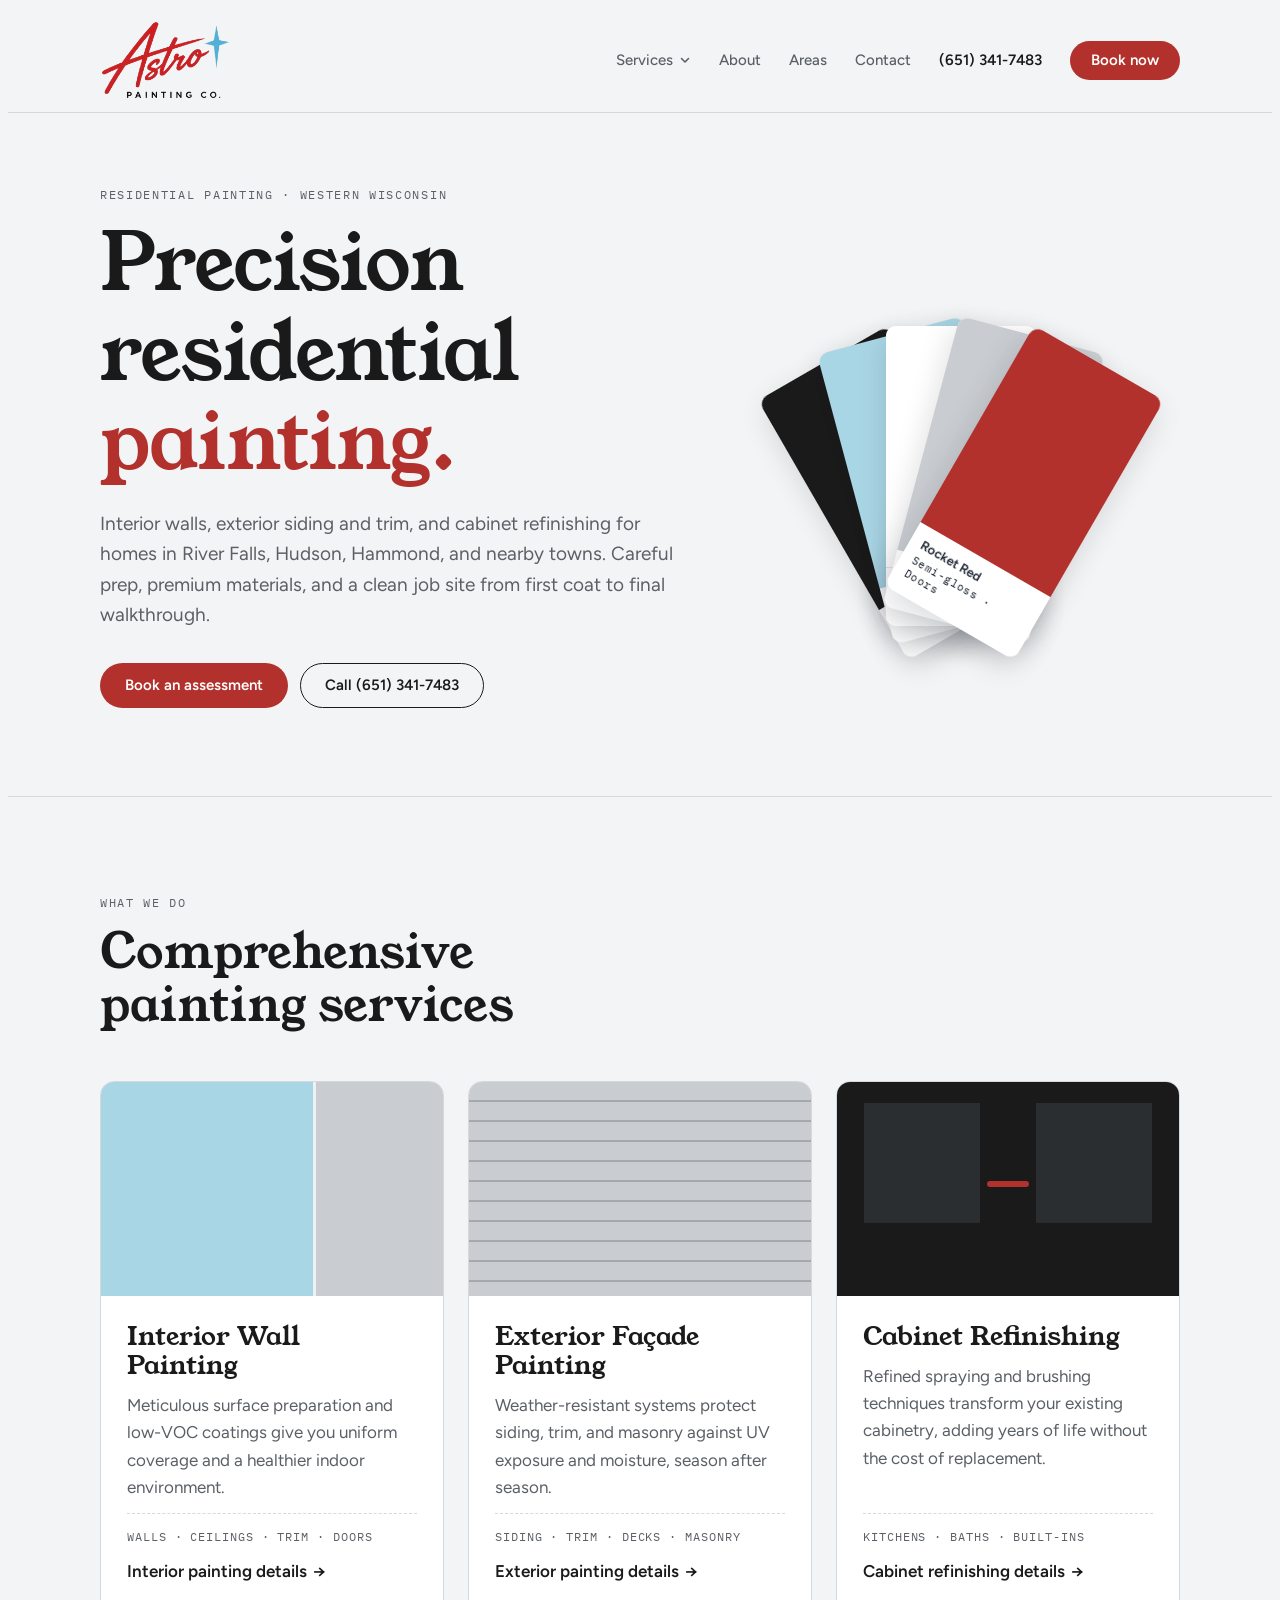
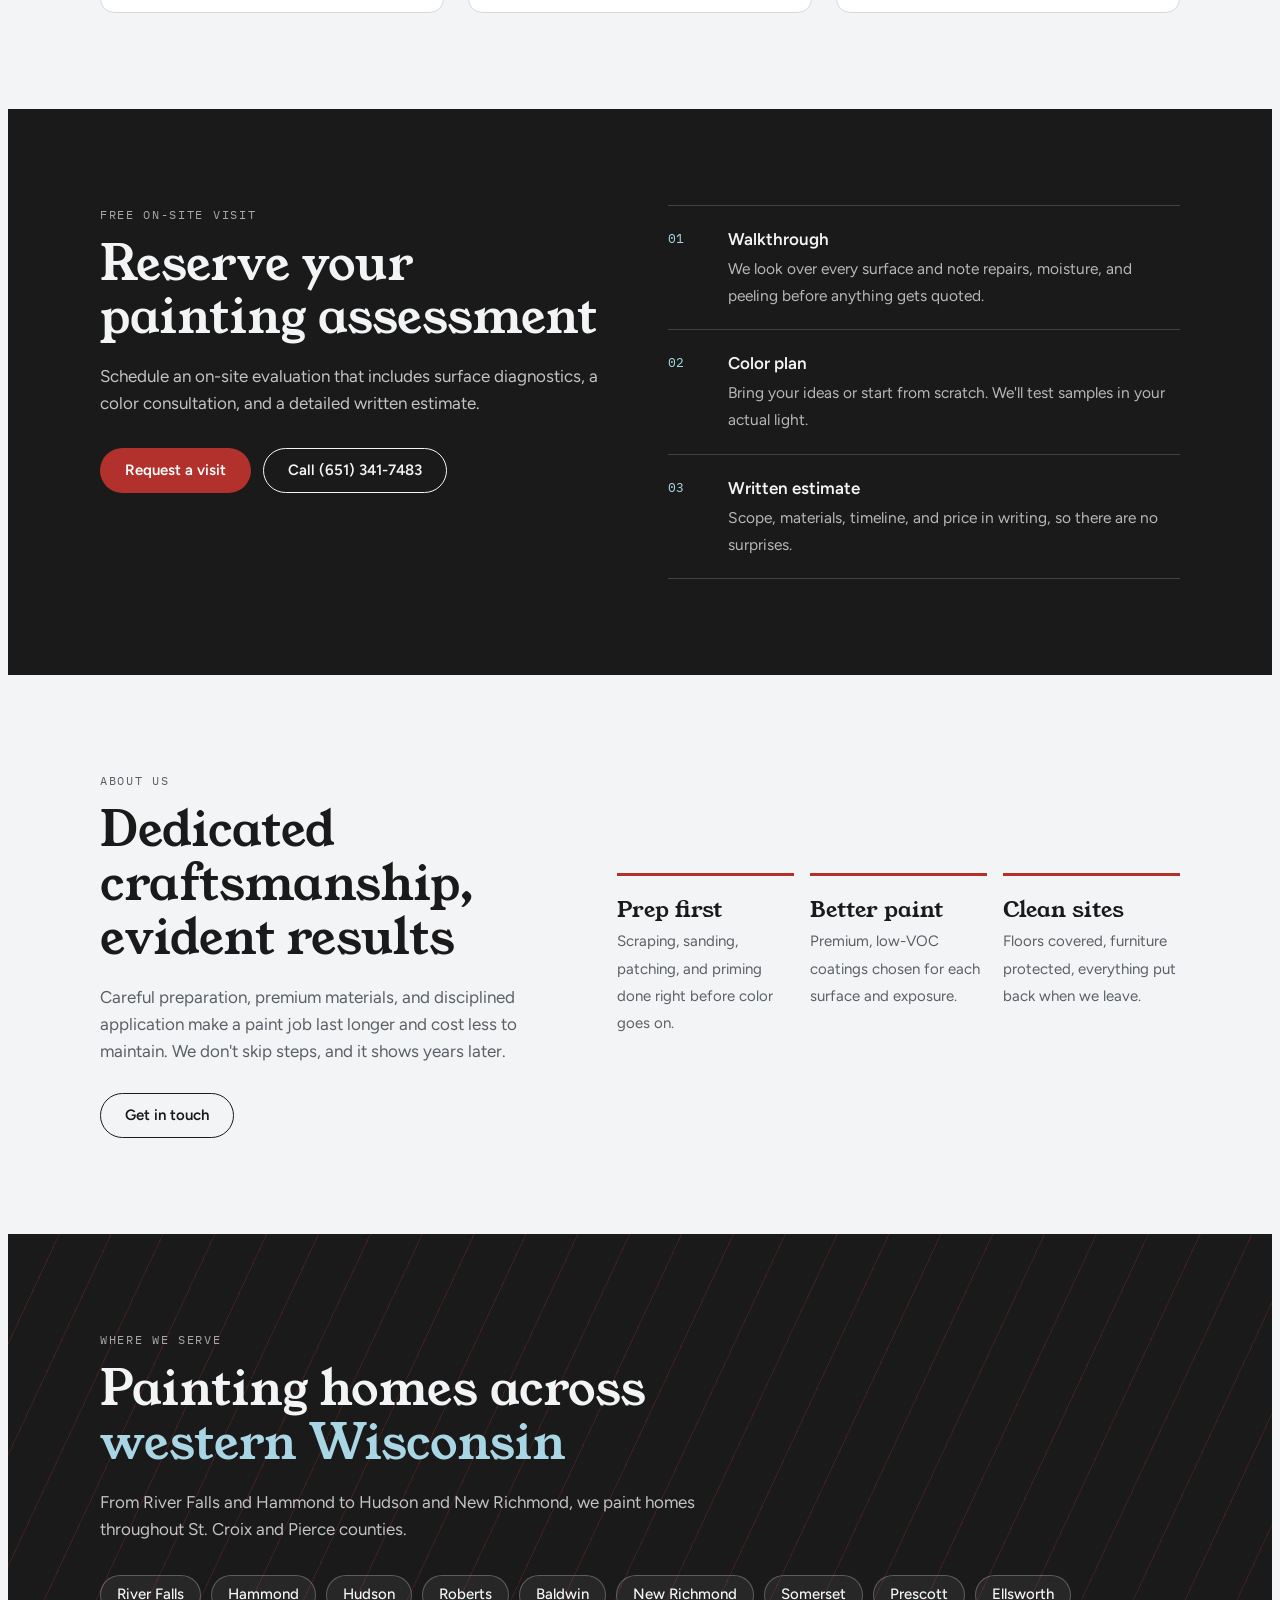
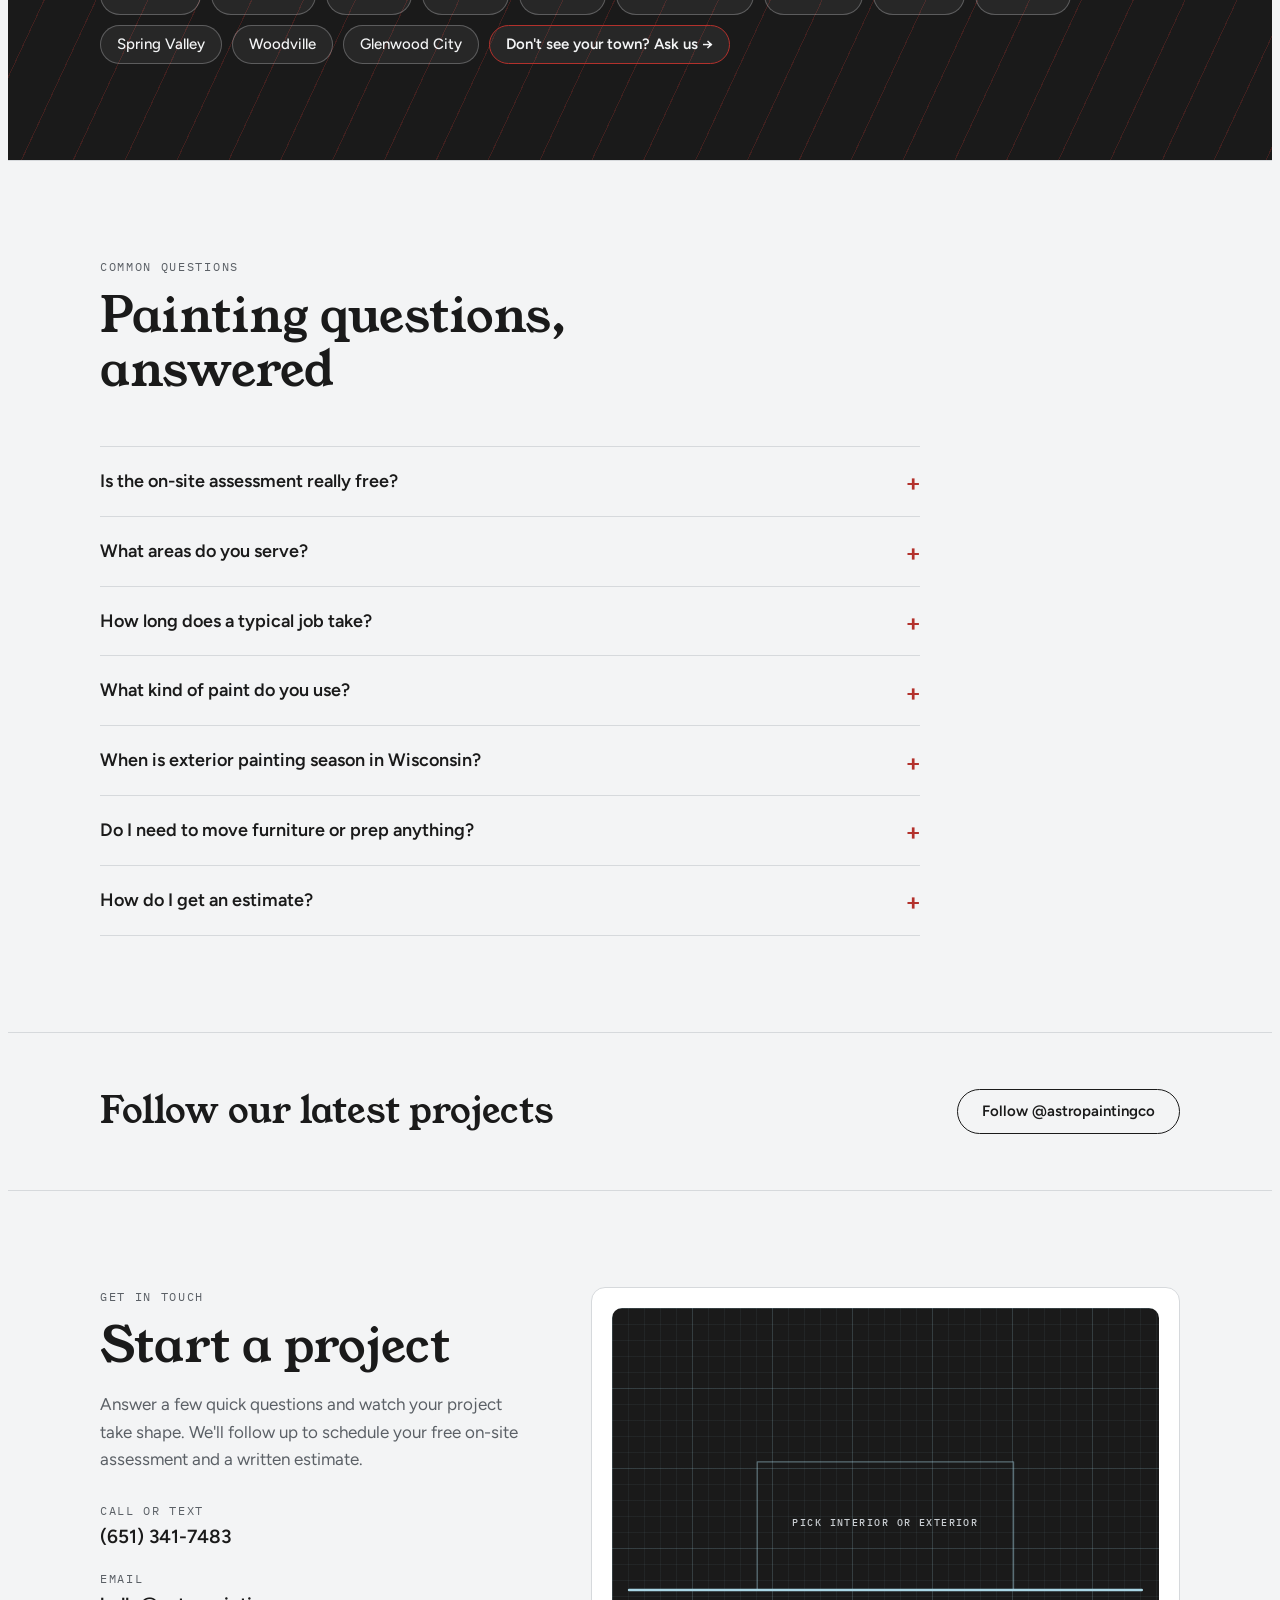
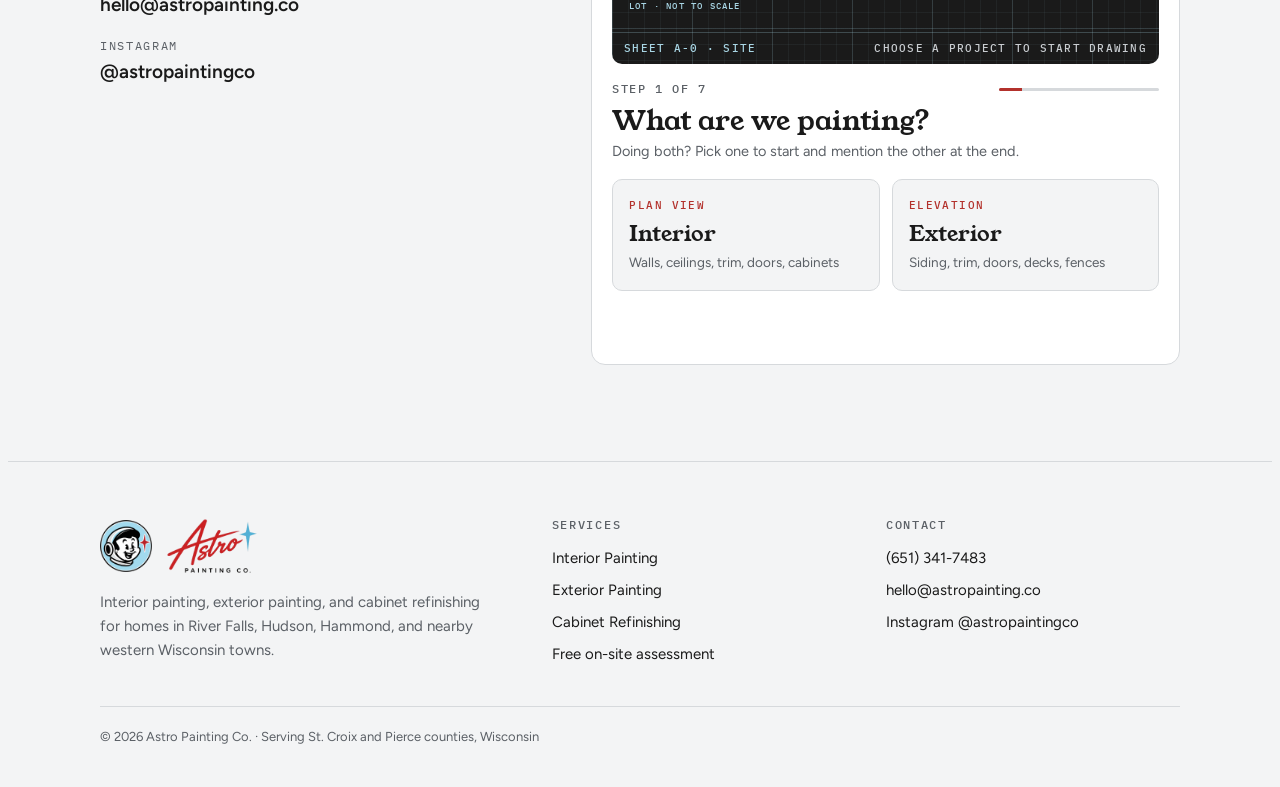
==== commit 632cbcdb: "Replace quote form with interactive blueprint form for GHL Multi-step form with interior and exterio" ====
--- a/index.html
+++ b/index.html
@@ -280,27 +280,657 @@
       <div>
         <div class="eyebrow">Get in touch</div>
         <h2>Start a project</h2>
-        <p class="lead">Send a short overview of what you have in mind and we'll get back to you with a detailed proposal covering scope, timeline, and cost.</p>
+        <p class="lead">Answer a few quick questions and watch your project take shape. We'll follow up to schedule your free on-site assessment and a written estimate.</p>
         <ul class="contact-list">
           <li><span class="eyebrow">Call or text</span><a href="tel:+16513417483">(651) 341-7483</a></li>
           <li><span class="eyebrow">Email</span><a href="mailto:hello@astropainting.co">hello@astropainting.co</a></li>
           <li><span class="eyebrow">Instagram</span><a href="https://www.instagram.com/astropaintingco/" target="_blank" rel="noopener">@astropaintingco</a></li>
         </ul>
       </div>
-      <form id="quote" name="quote" method="POST" data-netlify="true" netlify-honeypot="company" novalidate>
-        <input type="hidden" name="form-name" value="quote">
-        <p hidden><label>Leave blank <input name="company"></label></p>
-        <div class="field"><label for="f-name">Name</label><input id="f-name" name="name" autocomplete="name" required></div>
-        <div class="field"><label for="f-phone">Phone</label><input id="f-phone" name="phone" type="tel" autocomplete="tel"></div>
-        <div class="field full"><label for="f-email">Email</label><input id="f-email" name="email" type="email" autocomplete="email" required></div>
-        <div class="field full"><label for="f-service">Service</label>
-          <select id="f-service" name="service">
-            <option>Interior painting</option><option>Exterior painting</option><option>Cabinet refinishing</option><option>Not sure yet</option>
-          </select></div>
-        <div class="field full"><label for="f-msg">Project details</label><textarea id="f-msg" name="message" placeholder="Town, rooms or areas, rough size, timing you're hoping for…"></textarea></div>
-        <button class="btn btn-primary" type="submit">Send request</button>
-        <p class="form-note" id="f-note" aria-live="polite">We usually reply within one business day.</p>
-      </form>
+      <!-- ===================== GHL FORM START =====================
+           Astro Painting Co. interactive quote form (blueprint builder).
+           Self-contained: copy everything from this START line to the GHL FORM END line
+           and paste it into a Go High Level "Custom JavaScript / HTML" element.
+           On astropainting.co it submits to Netlify Forms (form name "quote").
+           Colors fall back to brand hex values so the block still looks right outside site.css.
+           ============================================================ -->
+      <div class="apf" id="apf">
+        <link rel="stylesheet" href="https://fonts.googleapis.com/css2?family=Young+Serif&family=Figtree:wght@400;500;600&family=IBM+Plex+Mono:wght@400;500&display=swap">
+        <style>
+          .apf {
+            --apf-ink: var(--ink, #1A1A1A); --apf-muted: var(--muted, #5B6066); --apf-line: var(--line, #D6D9DC);
+            --apf-surface: var(--surface, #FFFFFF); --apf-field: var(--paper, #F3F4F5); --apf-red: var(--accent, #B3312C);
+            --apf-bp: #1A1A1A; --apf-bp-line: #A9D6E5; --apf-bp-red: #B3312C; --apf-silver: #C9CDD1;
+            --apf-display: var(--display, "Young Serif", Georgia, serif);
+            --apf-body: var(--body, "Figtree", system-ui, -apple-system, "Segoe UI", sans-serif);
+            --apf-mono: var(--mono, "IBM Plex Mono", ui-monospace, Menlo, monospace);
+            --apf-stagger: 22ms;
+            box-sizing: border-box; min-width: 0; background: var(--apf-surface); color: var(--apf-ink);
+            border: 1px solid var(--apf-line); border-radius: 14px; padding: 20px; font: 16px/1.5 var(--apf-body);
+          }
+          .apf *, .apf *::before, .apf *::after { box-sizing: border-box; }
+          .apf [hidden] { display: none !important; }
+          .apf form { display: block; background: none; border: 0; border-radius: 0; padding: 0; margin: 0; }
+
+          /* Blueprint panel */
+          .apf-bp { position: relative; border-radius: 10px; overflow: hidden; background-color: var(--apf-bp);
+            background-image: linear-gradient(rgba(169,214,229,.14) 1px, transparent 1px), linear-gradient(90deg, rgba(169,214,229,.14) 1px, transparent 1px),
+              linear-gradient(rgba(169,214,229,.06) 1px, transparent 1px), linear-gradient(90deg, rgba(169,214,229,.06) 1px, transparent 1px);
+            background-size: 80px 80px, 80px 80px, 16px 16px, 16px 16px; }
+          .apf-svg { display: block; width: 100%; height: auto; }
+          .apf-cap { display: flex; justify-content: space-between; gap: 12px; padding: 8px 12px; border-top: 1px solid rgba(169,214,229,.25);
+            font: 500 10.5px/1.4 var(--apf-mono); letter-spacing: .12em; text-transform: uppercase; color: var(--apf-bp-line); }
+          .apf-cap span:first-child { white-space: nowrap; }
+          .apf-cap span:last-child { color: var(--apf-silver); text-align: right; }
+          .apf-scene { transform-box: view-box; transform-origin: 320px 220px; transition: transform .7s cubic-bezier(.6,0,.2,1), opacity .6s ease; }
+          .apf-scene.zoom { transform: scale(2.4); opacity: 0; }
+          .apf-roof { transition: transform .5s ease, opacity .5s ease; }
+          .apf-scene.lift .apf-roof { transform: translateY(-80px); opacity: 0; }
+          .apf-svg .d { fill: none; stroke: var(--apf-bp-line); stroke-width: 1.4; stroke-linecap: round; stroke-linejoin: round;
+            stroke-dasharray: 1 3; stroke-dashoffset: 1.2; fill-opacity: 0;
+            transition: stroke-dashoffset .6s ease calc(var(--i) * var(--apf-stagger)), fill-opacity .4s ease calc(var(--i) * var(--apf-stagger)), stroke .3s, stroke-width .3s; }
+          .apf-svg .on .d { stroke-dashoffset: 0; fill-opacity: 1; }
+          .apf-svg .fast { --apf-stagger: 6ms; }
+          .apf-svg .mask { fill: var(--apf-bp); }
+          .apf-svg .thick { stroke-width: 3; }
+          .apf-svg .fine { stroke-width: .9; opacity: .7; }
+          .apf-svg .dim { stroke-width: .8; opacity: .55; }
+          .apf-svg .ghost { stroke-dasharray: 4 6; stroke-dashoffset: 0; opacity: .45; }
+          .apf-svg .t { font: 500 10px var(--apf-mono); letter-spacing: .14em; fill: var(--apf-bp-line); opacity: 0;
+            transition: opacity .4s ease calc(var(--i) * var(--apf-stagger)); }
+          .apf-svg .t.big { font-size: 12px; }
+          .apf-svg .t.mute { fill: var(--apf-silver); }
+          .apf-svg .on .t { opacity: 1; }
+          .apf-svg .ceil { fill: url(#apf-hatch); opacity: 0; transition: opacity .3s; }
+          .apf-svg.hl-siding .pt-siding, .apf-svg.hl-trim .pt-trim, .apf-svg.hl-doors .pt-doors, .apf-svg.hl-deck .pt-deck,
+          .apf-svg.hl-shutters .pt-shutters, .apf-svg.hl-fence .pt-fence, .apf-svg.hl-walls .pt-walls,
+          .apf-svg.hl-cabinets .pt-cabinets { stroke: var(--apf-bp-red); stroke-width: 2.2; }
+          .apf-svg.hl-ceilings .ceil { opacity: .55; }
+          .apf-stamp { opacity: 0; transform-box: fill-box; transform-origin: center; transform: rotate(-8deg) scale(1.4); transition: opacity .3s, transform .35s cubic-bezier(.2,.8,.2,1.2); }
+          .apf-stamp.on { opacity: 1; transform: rotate(-8deg) scale(1); }
+          .apf-stamp rect { fill: var(--apf-bp); stroke: var(--apf-bp-red); stroke-width: 2.5; }
+          .apf-stamp text { font: 600 15px var(--apf-mono); letter-spacing: .16em; fill: var(--apf-bp-red); }
+
+          /* Steps */
+          .apf-head { display: flex; justify-content: space-between; align-items: center; gap: 12px; margin: 18px 0 8px; }
+          .apf-eyebrow { font: 500 11.5px/1.3 var(--apf-mono); letter-spacing: .14em; text-transform: uppercase; color: var(--apf-muted); }
+          .apf-bar { flex: 1; max-width: 160px; height: 3px; border-radius: 3px; background: var(--apf-line); overflow: hidden; }
+          .apf-bar i { display: block; height: 100%; width: 0; background: var(--apf-red); transition: width .4s ease; }
+          .apf fieldset.apf-step { border: 0; margin: 0; padding: 0; min-width: 0; }
+          .apf legend { padding: 0; margin: 0 0 4px; font: 400 clamp(22px, 3vw, 28px)/1.15 var(--apf-display); color: var(--apf-ink); }
+          .apf-help { color: var(--apf-muted); font-size: 14.5px; margin: 0 0 16px; }
+          .apf-grid2 { display: grid; grid-template-columns: 1fr 1fr; gap: 12px; }
+          .apf-label { display: block; font-size: 14px; font-weight: 600; margin: 0 0 6px; color: var(--apf-ink); }
+          .apf input[type=text], .apf input[type=email], .apf input[type=tel], .apf select, .apf textarea {
+            display: block; width: 100%; margin: 0; font: 16px/1.4 var(--apf-body); color: var(--apf-ink); background: var(--apf-field);
+            border: 1px solid var(--apf-line); border-radius: 8px; padding: 12px 14px; }
+          .apf textarea { min-height: 96px; resize: vertical; }
+          .apf input:focus, .apf select:focus, .apf textarea:focus { outline: 2px solid var(--apf-red); outline-offset: 0; border-color: transparent; }
+          .apf-field { min-width: 0; }
+          .apf-field.full { grid-column: 1 / -1; }
+
+          .apf-card, .apf-chip, .apf-opt { position: relative; display: block; cursor: pointer; border: 1.5px solid var(--apf-line); background: var(--apf-field);
+            border-radius: 10px; transition: border-color .2s, background .2s, transform .2s; }
+          .apf input[type=radio], .apf input[type=checkbox] { width: auto; padding: 0; border: 0; background: none; }
+          .apf .apf-card input, .apf .apf-chip input, .apf .apf-opt input { position: absolute; opacity: 0; width: 1px; height: 1px; margin: 0; }
+          .apf-card { padding: 18px 16px; font-weight: 400; }
+          .apf-card:hover { transform: translateY(-2px); border-color: var(--apf-ink); }
+          .apf-card b { display: block; font: 400 22px/1.1 var(--apf-display); }
+          .apf-card span { display: block; margin-top: 6px; font-size: 13.5px; color: var(--apf-muted); }
+          .apf-card i { display: block; font: 500 10.5px var(--apf-mono); font-style: normal; letter-spacing: .14em; text-transform: uppercase; color: var(--apf-red); margin-bottom: 10px; }
+          .apf-chips { display: flex; flex-wrap: wrap; gap: 8px; }
+          .apf-chip { padding: 9px 14px; border-radius: 999px; font-size: 14.5px; font-weight: 500; }
+          .apf-opts { display: grid; gap: 8px; }
+          .apf-opt { padding: 12px 14px 12px 40px; font-size: 15px; font-weight: 400; }
+          .apf-opt::before { content: ""; position: absolute; left: 14px; top: 50%; width: 14px; height: 14px; margin-top: -7px; border-radius: 50%; border: 1.5px solid var(--apf-muted); }
+          .apf-chip:hover, .apf-opt:hover { border-color: var(--apf-ink); }
+          .apf-card:has(input:checked), .apf-chip:has(input:checked), .apf-opt:has(input:checked) { border-color: var(--apf-red); background: color-mix(in srgb, var(--apf-red) 7%, var(--apf-field)); }
+          .apf-opt:has(input:checked)::before { border-color: var(--apf-red); background: var(--apf-red); box-shadow: inset 0 0 0 3px var(--apf-field); }
+          .apf-card:has(input:focus-visible), .apf-chip:has(input:focus-visible), .apf-opt:has(input:focus-visible) { outline: 2px solid var(--apf-red); outline-offset: 2px; }
+          .apf-check { display: flex; gap: 10px; align-items: flex-start; font-size: 13.5px; font-weight: 400; color: var(--apf-muted); margin-top: 4px; }
+          .apf .apf-check input { flex: none; width: 16px; height: 16px; margin: 3px 0 0; accent-color: var(--apf-red); }
+
+          .apf-nav { display: flex; align-items: center; gap: 10px; margin-top: 20px; }
+          .apf-btn { display: inline-flex; align-items: center; gap: 8px; padding: 13px 22px; border-radius: 999px; font: 600 15px/1 var(--apf-body);
+            border: 1.5px solid transparent; cursor: pointer; transition: transform .2s, background .2s; }
+          .apf-btn.primary { background: var(--apf-red); color: #FFFFFF; margin-left: auto; }
+          .apf-btn.primary:hover { transform: translateY(-2px); }
+          .apf-btn.ghost { background: transparent; color: var(--apf-ink); border-color: var(--apf-line); }
+          .apf-btn.ghost:hover { border-color: var(--apf-ink); }
+          .apf-note { margin: 12px 0 0; font-size: 14px; color: var(--apf-muted); min-height: 1.5em; }
+          .apf-note.err { color: var(--apf-red); }
+          .apf-done h3 { font: 400 26px/1.15 var(--apf-display); margin: 18px 0 8px; }
+          .apf-done p { color: var(--apf-muted); margin: 0; }
+          @media (max-width: 520px) { .apf { padding: 14px; } .apf-grid2 { grid-template-columns: 1fr; } .apf-cap { font-size: 9.5px; } }
+          @media (prefers-reduced-motion: reduce) { .apf *, .apf-svg * { transition: none !important; } }
+        </style>
+
+        <div class="apf-bp" aria-hidden="true">
+          <svg class="apf-svg" viewBox="0 0 640 380" role="presentation">
+            <defs>
+              <pattern id="apf-hatch" width="7" height="7" patternUnits="userSpaceOnUse" patternTransform="rotate(45)">
+                <line x1="0" y1="0" x2="0" y2="7" stroke="#B3312C" stroke-width="1.4"/>
+              </pattern>
+            </defs>
+            <g class="apf-scene"></g>
+            <g class="apf-stamp"><rect x="410" y="22" width="206" height="40" rx="4"/><text x="513" y="48" text-anchor="middle">REQUEST RECEIVED</text></g>
+          </svg>
+          <div class="apf-cap"><span class="apf-sheet">Sheet A-0 · Site</span><span class="apf-desc">Choose a project to start drawing</span></div>
+        </div>
+
+        <form id="quote" name="quote" method="POST" data-netlify="true" netlify-honeypot="company" novalidate>
+          <input type="hidden" name="form-name" value="quote">
+          <p hidden><label>Leave blank <input name="company"></label></p>
+          <input type="hidden" name="int_surfaces">
+          <input type="hidden" name="ext_surfaces">
+          <input type="hidden" name="summary">
+
+          <div class="apf-head"><span class="apf-eyebrow apf-count" aria-live="polite">Step 1</span><span class="apf-bar"><i></i></span></div>
+
+          <fieldset class="apf-step" data-step="type">
+            <legend>What are we painting?</legend>
+            <p class="apf-help">Doing both? Pick one to start and mention the other at the end.</p>
+            <div class="apf-grid2">
+              <label class="apf-card"><input type="radio" name="project_type" value="Interior"><i>Plan view</i><b>Interior</b><span>Walls, ceilings, trim, doors, cabinets</span></label>
+              <label class="apf-card"><input type="radio" name="project_type" value="Exterior"><i>Elevation</i><b>Exterior</b><span>Siding, trim, doors, decks, fences</span></label>
+            </div>
+          </fieldset>
+
+          <!-- Interior branch -->
+          <fieldset class="apf-step" data-step="rooms" hidden>
+            <legend>How many rooms?</legend>
+            <p class="apf-help">Count bedrooms, living areas, kitchen, and other main rooms. Bathrooms and closets come next.</p>
+            <label class="apf-label" for="apf-rooms">Rooms to paint</label>
+            <select id="apf-rooms" name="rooms">
+              <option value="">Select…</option><option>1</option><option>2</option><option>3</option><option>4+</option>
+            </select>
+          </fieldset>
+
+          <fieldset class="apf-step" data-step="baths" hidden>
+            <legend>Any bathrooms or closets?</legend>
+            <p class="apf-help">Only the ones you want painted.</p>
+            <div class="apf-grid2">
+              <div class="apf-field"><label class="apf-label" for="apf-baths">Bathrooms</label>
+                <select id="apf-baths" name="bathrooms"><option>0</option><option>1</option><option>2</option><option>3+</option></select></div>
+              <div class="apf-field"><label class="apf-label" for="apf-closets">Closets</label>
+                <select id="apf-closets" name="closets"><option>0</option><option>1</option><option>2</option><option>3+</option></select></div>
+            </div>
+          </fieldset>
+
+          <fieldset class="apf-step" data-step="int-surfaces" hidden>
+            <legend>Which surfaces?</legend>
+            <p class="apf-help">Pick everything that applies.</p>
+            <div class="apf-chips">
+              <label class="apf-chip"><input type="checkbox" data-group="int_surfaces" data-hl="walls" value="Walls"><span>Walls</span></label>
+              <label class="apf-chip"><input type="checkbox" data-group="int_surfaces" data-hl="ceilings" value="Ceilings"><span>Ceilings</span></label>
+              <label class="apf-chip"><input type="checkbox" data-group="int_surfaces" data-hl="trim" value="Trim and baseboards"><span>Trim &amp; baseboards</span></label>
+              <label class="apf-chip"><input type="checkbox" data-group="int_surfaces" data-hl="doors" value="Doors"><span>Doors</span></label>
+              <label class="apf-chip"><input type="checkbox" data-group="int_surfaces" data-hl="cabinets" value="Cabinets"><span>Cabinets</span></label>
+            </div>
+          </fieldset>
+
+          <fieldset class="apf-step" data-step="paint" hidden>
+            <legend>Do you have colors picked out?</legend>
+            <p class="apf-help">Either way is fine. We can test samples in your light.</p>
+            <div class="apf-opts">
+              <label class="apf-opt"><input type="radio" name="paint_colors" value="Yes, colors are picked out">Yes, colors are picked out</label>
+              <label class="apf-opt"><input type="radio" name="paint_colors" value="Have ideas, want help choosing">I have ideas but want help choosing</label>
+              <label class="apf-opt"><input type="radio" name="paint_colors" value="Would like color guidance">No, I'd like color guidance</label>
+            </div>
+          </fieldset>
+
+          <!-- Exterior branch -->
+          <fieldset class="apf-step" data-step="stories" hidden>
+            <legend>How tall is the house?</legend>
+            <p class="apf-help">Count above-ground floors on the tallest side.</p>
+            <div class="apf-chips">
+              <label class="apf-chip"><input type="radio" name="stories" value="1 story"><span>1 story</span></label>
+              <label class="apf-chip"><input type="radio" name="stories" value="1.5 story"><span>1½ story</span></label>
+              <label class="apf-chip"><input type="radio" name="stories" value="2 story"><span>2 story</span></label>
+              <label class="apf-chip"><input type="radio" name="stories" value="3 story"><span>3 story</span></label>
+            </div>
+          </fieldset>
+
+          <fieldset class="apf-step" data-step="siding" hidden>
+            <legend>What's the siding?</legend>
+            <p class="apf-help">Not sure is a fine answer. We'll confirm on site.</p>
+            <div class="apf-chips">
+              <label class="apf-chip"><input type="radio" name="siding" data-pattern="lap" value="Lap siding (wood, LP, or fiber cement)"><span>Lap siding</span></label>
+              <label class="apf-chip"><input type="radio" name="siding" data-pattern="lap" value="Vinyl or aluminum"><span>Vinyl or aluminum</span></label>
+              <label class="apf-chip"><input type="radio" name="siding" data-pattern="bb" value="Board and batten"><span>Board &amp; batten</span></label>
+              <label class="apf-chip"><input type="radio" name="siding" data-pattern="shake" value="Cedar shake"><span>Cedar shake</span></label>
+              <label class="apf-chip"><input type="radio" name="siding" data-pattern="stucco" value="Stucco"><span>Stucco</span></label>
+              <label class="apf-chip"><input type="radio" name="siding" data-pattern="brick" value="Brick or masonry"><span>Brick or masonry</span></label>
+              <label class="apf-chip"><input type="radio" name="siding" data-pattern="lap" value="Not sure"><span>Not sure</span></label>
+            </div>
+          </fieldset>
+
+          <fieldset class="apf-step" data-step="ext-surfaces" hidden>
+            <legend>What needs paint?</legend>
+            <p class="apf-help">Pick everything that applies.</p>
+            <div class="apf-chips">
+              <label class="apf-chip"><input type="checkbox" data-group="ext_surfaces" data-hl="siding" value="Siding"><span>Siding</span></label>
+              <label class="apf-chip"><input type="checkbox" data-group="ext_surfaces" data-hl="trim" value="Trim, fascia, and soffits"><span>Trim &amp; fascia</span></label>
+              <label class="apf-chip"><input type="checkbox" data-group="ext_surfaces" data-hl="doors" value="Doors and garage door"><span>Doors &amp; garage door</span></label>
+              <label class="apf-chip"><input type="checkbox" data-group="ext_surfaces" data-hl="shutters" value="Shutters"><span>Shutters</span></label>
+              <label class="apf-chip"><input type="checkbox" data-group="ext_surfaces" data-hl="deck" value="Deck or porch"><span>Deck or porch</span></label>
+              <label class="apf-chip"><input type="checkbox" data-group="ext_surfaces" data-hl="fence" value="Fence"><span>Fence</span></label>
+            </div>
+          </fieldset>
+
+          <fieldset class="apf-step" data-step="condition" hidden>
+            <legend>How's the current paint holding up?</legend>
+            <p class="apf-help">This tells us how much prep to plan for.</p>
+            <div class="apf-opts">
+              <label class="apf-opt"><input type="radio" name="condition" value="Good shape, refresh or color change">Good shape, just a refresh or color change</label>
+              <label class="apf-opt"><input type="radio" name="condition" value="Some peeling or flaking">Some peeling or flaking in spots</label>
+              <label class="apf-opt"><input type="radio" name="condition" value="Lots of peeling or bare wood">Lots of peeling or bare wood</label>
+              <label class="apf-opt"><input type="radio" name="condition" value="Not sure">Not sure</label>
+            </div>
+          </fieldset>
+
+          <!-- Shared -->
+          <fieldset class="apf-step" data-step="timing" hidden>
+            <legend>When are you hoping to start?</legend>
+            <p class="apf-help apf-season" hidden>Exterior work in western Wisconsin usually runs May through October.</p>
+            <div class="apf-opts">
+              <label class="apf-opt"><input type="radio" name="timing" value="As soon as possible">As soon as possible</label>
+              <label class="apf-opt"><input type="radio" name="timing" value="Within 1-2 months">Within 1–2 months</label>
+              <label class="apf-opt"><input type="radio" name="timing" value="In 3-6 months">In 3–6 months</label>
+              <label class="apf-opt"><input type="radio" name="timing" value="Just planning">Just planning or comparing prices</label>
+            </div>
+          </fieldset>
+
+          <fieldset class="apf-step" data-step="contact" hidden>
+            <legend>Where should we send your estimate?</legend>
+            <p class="apf-help">We'll reach out to schedule your free on-site assessment.</p>
+            <div class="apf-grid2">
+              <div class="apf-field"><label class="apf-label" for="apf-first">First name</label><input id="apf-first" type="text" name="first_name" autocomplete="given-name"></div>
+              <div class="apf-field"><label class="apf-label" for="apf-last">Last name</label><input id="apf-last" type="text" name="last_name" autocomplete="family-name"></div>
+              <div class="apf-field"><label class="apf-label" for="apf-phone">Phone</label><input id="apf-phone" type="tel" name="phone" autocomplete="tel"></div>
+              <div class="apf-field"><label class="apf-label" for="apf-email">Email</label><input id="apf-email" type="email" name="email" autocomplete="email"></div>
+              <div class="apf-field"><label class="apf-label" for="apf-town">Town</label>
+                <select id="apf-town" name="town">
+                  <option value="">Select…</option><option>River Falls</option><option>Hammond</option><option>Hudson</option><option>Roberts</option><option>Baldwin</option><option>New Richmond</option><option>Somerset</option><option>Prescott</option><option>Ellsworth</option><option>Spring Valley</option><option>Woodville</option><option>Glenwood City</option><option>Other / not listed</option>
+                </select></div>
+              <div class="apf-field"><label class="apf-label" for="apf-address">Street address <span style="font-weight:400;color:var(--apf-muted)">(optional)</span></label><input id="apf-address" type="text" name="address" autocomplete="street-address"></div>
+              <div class="apf-field full"><label class="apf-label" for="apf-msg">Anything else?</label><textarea id="apf-msg" name="message" placeholder="Doing interior and exterior, a deadline, repairs you've noticed…"></textarea></div>
+              <label class="apf-check apf-field full"><input type="checkbox" name="sms_ok" value="Yes">It's OK to text me about my estimate. Message and data rates may apply; reply STOP to opt out.</label>
+            </div>
+          </fieldset>
+
+          <div class="apf-done" hidden>
+            <h3>Thanks, your request is in.</h3>
+            <p>We'll be in touch within one business day to set up your free assessment. Need us sooner? Call or text (651) 341-7483.</p>
+          </div>
+
+          <div class="apf-nav">
+            <button type="button" class="apf-btn ghost apf-back">Back</button>
+            <button type="button" class="apf-btn primary apf-next">Next</button>
+            <button type="submit" class="apf-btn primary apf-submit" hidden>Send request</button>
+          </div>
+          <p class="apf-note" aria-live="polite"></p>
+        </form>
+
+        <script>
+        (function () {
+          var root = document.getElementById('apf');
+          if (!root || root.dataset.ready) return;
+          root.dataset.ready = '1';
+          var form = root.querySelector('form');
+          // On the website the block posts to Netlify Forms; anywhere else (e.g. GHL) the host form's own Submit button sends it.
+          var netlify = !!(form && form.hasAttribute('data-netlify') && /astropainting\.co$|netlify\.app$|localhost|127\.0\.0\.1/.test(location.hostname));
+          var svg = root.querySelector('.apf-svg');
+          var scene = root.querySelector('.apf-scene');
+          var stamp = root.querySelector('.apf-stamp');
+          var sheet = root.querySelector('.apf-sheet');
+          var desc = root.querySelector('.apf-desc');
+          var note = root.querySelector('.apf-note');
+          var backBtn = root.querySelector('.apf-back'), nextBtn = root.querySelector('.apf-next'), submitBtn = root.querySelector('.apf-submit');
+          var steps = {};
+          [].forEach.call(root.querySelectorAll('.apf-step'), function (f) { steps[f.dataset.step] = f; });
+          var FLOWS = {
+            interior: ['type', 'rooms', 'baths', 'int-surfaces', 'paint', 'timing', 'contact'],
+            exterior: ['type', 'stories', 'siding', 'ext-surfaces', 'condition', 'timing', 'contact']
+          };
+          var current = 'type', preview = null, sceneKey = '', busy = false, pending = false;
+
+          function q(sel) { return root.querySelector(sel); }
+          function val(name) {
+            var c = q('input[name="' + name + '"]:checked');
+            if (c) return c.value;
+            var f = q('select[name="' + name + '"], textarea[name="' + name + '"], input[name="' + name + '"]:not([type=radio]):not([type=checkbox])');
+            return f ? f.value.trim() : '';
+          }
+          function group(name, key) {
+            return [].map.call(root.querySelectorAll('input[data-group="' + name + '"]:checked'), function (c) { return c.dataset[key || 'value'] || c.value; });
+          }
+          function type() { var t = val('project_type'); return t ? t.toLowerCase() : ''; }
+          function flow() { return FLOWS[type()] || ['type']; }
+
+          /* ---------- Drawing ---------- */
+          var seq = 0;
+          function el(tag, a, cls, inner) {
+            seq++;
+            var s = '<' + tag;
+            for (var k in a) s += ' ' + k + '="' + a[k] + '"';
+            if (tag === 'text') return s + ' class="t ' + (cls || '') + '" style="--i:' + seq + '">' + inner + '</text>';
+            return s + ' pathLength="1" class="d ' + (cls || '') + '" style="--i:' + seq + '"/>';
+          }
+          function hatch(x0, y0, x1, y1, kind) {
+            var d = '', y, x, r = 0;
+            if (kind === 'bb') { for (x = x0 + 14; x < x1; x += 14) d += 'M' + x + ' ' + y0 + 'V' + y1; }
+            else if (kind === 'brick' || kind === 'shake') {
+              var h = kind === 'brick' ? 8 : 12, w = kind === 'brick' ? 24 : 16;
+              for (y = y0 + h; y < y1; y += h, r++) {
+                d += 'M' + x0 + ' ' + y + 'H' + x1;
+                for (x = x0 + (r % 2 ? w / 2 : w); x < x1; x += w) d += 'M' + x + ' ' + (y - h) + 'V' + y;
+              }
+            } else if (kind === 'stucco') {
+              for (y = y0 + 7; y < y1; y += 9, r++) for (x = x0 + 6 + (r * 7) % 13; x < x1 - 2; x += 13) d += 'M' + x + ' ' + y + 'h1.5';
+            } else { for (y = y0 + 9; y < y1; y += 9) d += 'M' + x0 + ' ' + y + 'H' + x1; }
+            return d || 'M0 0';
+          }
+
+          function idle() {
+            seq = 0;
+            return el('line', { x1: 20, y1: 330, x2: 620, y2: 330 }, 'thick') +
+              el('rect', { x: 170, y: 180, width: 300, height: 150 }, 'ghost') +
+              el('text', { x: 320, y: 255, 'text-anchor': 'middle' }, 'big mute', 'PICK INTERIOR OR EXTERIOR') +
+              el('text', { x: 20, y: 352 }, '', 'LOT · NOT TO SCALE');
+          }
+
+          function exterior(stories, pattern) {
+            seq = 0;
+            var G = 330, s = parseFloat(stories) || 2, H = Math.round(70 * s), top = G - H, L = 170, R = 450, cx = 310, peak = top - 80;
+            function roofY(x) { return x <= cx ? top - 80 * (x - (L - 18)) / (cx - (L - 18)) : top - 80 * ((R + 18) - x) / ((R + 18) - cx); }
+            var o = [];
+            o.push(el('line', { x1: 20, y1: G, x2: 620, y2: G }, 'thick'));
+            o.push(el('rect', { x: L - 4, y: G - 8, width: R - L + 8, height: 8 }));
+            // garage
+            o.push(el('polyline', { points: [44, G, 44, G - 58, L, G - 66].join(' ') }));
+            o.push(el('rect', { x: 66, y: G - 48, width: 84, height: 48 }, 'mask pt-doors'));
+            o.push(el('path', { d: 'M66 ' + (G - 36) + 'H150M66 ' + (G - 24) + 'H150M66 ' + (G - 12) + 'H150' }, 'fine pt-doors'));
+            // walls, siding, corner boards
+            o.push(el('rect', { x: L, y: top, width: R - L, height: H - 8 }, 'mask'));
+            o.push(el('path', { d: hatch(L, top, R, G - 8, pattern) }, 'fine pt-siding'));
+            o.push(el('path', { d: 'M' + L + ' ' + top + 'V' + (G - 8) + 'M' + (L + 6) + ' ' + top + 'V' + (G - 8) + 'M' + R + ' ' + top + 'V' + (G - 8) + 'M' + (R - 6) + ' ' + top + 'V' + (G - 8) }, 'pt-trim'));
+            // floors and windows
+            var floors = Math.ceil(s);
+            for (var f = 0; f < floors; f++) {
+              var base = G - 8 - f * 70, avail = Math.min(70, G - 8 - top - f * 70), wh = Math.max(14, Math.min(40, avail - 14)), wy = base - avail + (avail - wh) / 2;
+              if (f > 0) o.push(el('line', { x1: L, y1: base, x2: R, y2: base }, 'pt-trim'));
+              var xs = f === 0 ? [L + 34, R - 78] : [L + 34, cx - 22, R - 78];
+              xs.forEach(function (x) {
+                o.push(el('rect', { x: x - 10, y: wy, width: 8, height: wh }, 'mask pt-shutters'));
+                o.push(el('rect', { x: x + 48, y: wy, width: 8, height: wh }, 'mask pt-shutters'));
+                o.push(el('rect', { x: x - 2, y: wy - 3, width: 48, height: wh + 6 }, 'mask pt-trim'));
+                o.push(el('path', { d: 'M' + (x + 22) + ' ' + wy + 'v' + wh + 'M' + x + ' ' + (wy + wh / 2) + 'h44' }, 'fine'));
+              });
+            }
+            // front door + stoop
+            o.push(el('rect', { x: cx - 18, y: G - 66, width: 36, height: 58 }, 'mask pt-doors'));
+            o.push(el('rect', { x: cx - 12, y: G - 60, width: 24, height: 20 }, 'fine pt-doors'));
+            o.push(el('rect', { x: cx - 32, y: G - 8, width: 64, height: 8 }, 'pt-deck'));
+            // roof
+            o.push('<g class="apf-roof">');
+            o.push(el('polyline', { points: [L - 18, top, cx, peak, R + 18, top].join(' ') }, 'mask thick'));
+            o.push(el('polyline', { points: [L - 18, top + 6, cx, peak + 6, R + 18, top + 6].join(' ') }, 'pt-trim'));
+            o.push(el('polyline', { points: [R - 82, roofY(R - 82), R - 82, peak + 4, R - 58, peak + 4, R - 58, roofY(R - 58)].join(' ') }, 'mask'));
+            o.push(el('rect', { x: cx - 12, y: peak + 26, width: 24, height: 18, rx: 2 }, 'fine pt-trim'));
+            o.push('</g>');
+            // deck
+            o.push(el('rect', { x: R, y: G - 34, width: 104, height: 6 }, 'pt-deck'));
+            o.push(el('path', { d: 'M' + (R + 6) + ' ' + (G - 28) + 'V' + G + 'M' + (R + 52) + ' ' + (G - 28) + 'V' + G + 'M' + (R + 98) + ' ' + (G - 28) + 'V' + G }, 'pt-deck'));
+            var bal = 'M' + R + ' ' + (G - 62) + 'H' + (R + 104);
+            for (var bx = R + 8; bx < R + 104; bx += 9) bal += 'M' + bx + ' ' + (G - 62) + 'V' + (G - 34);
+            o.push(el('path', { d: bal }, 'fine pt-deck'));
+            // fence
+            var fen = 'M572 ' + (G - 30) + 'H630M572 ' + (G - 12) + 'H630';
+            for (var fx = 575; fx <= 627; fx += 9) fen += 'M' + fx + ' ' + G + 'V' + (G - 38) + 'l3 -4l3 4V' + G;
+            o.push(el('path', { d: fen }, 'fine pt-fence'));
+            // dimension + labels
+            o.push(el('path', { d: 'M28 ' + G + 'V' + top + 'M22 ' + G + 'h12M22 ' + top + 'h12' }, 'dim'));
+            o.push(el('text', { x: 40, y: top + 14 }, 'mute', (stories || '2 story').toUpperCase()));
+            o.push(el('text', { x: 20, y: 352 }, '', 'FRONT ELEVATION'));
+            return o.join('');
+          }
+
+          function section() {
+            seq = 0;
+            var G = 330, L = 170, R = 450, top = G - 148, cx = 310, mid = G - 78;
+            var o = [];
+            o.push(el('line', { x1: 20, y1: G, x2: 620, y2: G }, 'thick'));
+            o.push(el('line', { x1: L, y1: G - 6, x2: R, y2: G - 6 }, 'thick'));
+            o.push(el('path', { d: 'M' + L + ' ' + (G - 6) + 'V' + top + 'M' + R + ' ' + (G - 6) + 'V' + top }, 'thick'));
+            o.push(el('line', { x1: L, y1: mid, x2: R, y2: mid }, 'thick'));
+            o.push(el('line', { x1: L, y1: top, x2: R, y2: top }));
+            o.push(el('path', { d: 'M300 ' + (G - 6) + 'V' + (mid + 22) + 'M340 ' + mid + 'V' + (top + 20) }));
+            var st = 'M372 ' + (G - 6);
+            for (var i = 0; i < 6; i++) st += 'v-12h11';
+            o.push(el('path', { d: st }, 'fine'));
+            o.push(el('path', { d: 'M196 ' + (G - 6) + 'v-22h70v22M196 ' + (G - 22) + 'h70M200 ' + (G - 28) + 'v-12h62v12' }, 'fine'));
+            o.push(el('path', { d: 'M186 ' + mid + 'v-24h78v24M186 ' + (mid - 14) + 'h78M192 ' + (mid - 24) + 'v-6h20v6' }, 'fine'));
+            o.push(el('path', { d: 'M286 ' + (G - 6) + 'v-36M278 ' + (G - 42) + 'h16l-3 -10h-10z' }, 'fine'));
+            o.push(el('path', { d: 'M360 ' + mid + 'v-30h30v30M366 ' + (mid - 30) + 'v-8h18v8' }, 'fine'));
+            o.push('<g class="apf-roof">');
+            o.push(el('polyline', { points: [L - 18, top, cx, top - 80, R + 18, top].join(' ') }, 'thick'));
+            o.push(el('polyline', { points: [L, top, cx, top - 62, R, top].join(' ') }, 'fine'));
+            o.push('</g>');
+            o.push(el('text', { x: 20, y: 352 }, '', 'SECTION A-A'));
+            o.push(el('text', { x: 476, y: mid + 40 }, 'mute', 'MAIN'));
+            o.push(el('text', { x: 476, y: mid - 30 }, 'mute', 'UPPER'));
+            return o.join('');
+          }
+
+          var ROOM_NAMES = { 1: ['LIVING'], 2: ['LIVING', 'BED'], 3: ['LIVING', 'KITCHEN', 'BED'], 4: ['LIVING', 'KITCHEN', 'BED 1', 'BED 2+'] };
+          function plan(rooms, baths, closets) {
+            seq = 0;
+            var X0 = 70, X1 = 570, Y0 = 30, Y1 = 330, M = 236, n = parseInt(rooms, 10) || 0, b = parseInt(baths, 10) || 0, c = parseInt(closets, 10) || 0;
+            var o = [];
+            o.push(el('rect', { x: X0, y: Y0, width: X1 - X0, height: Y1 - Y0 }, 'thick pt-walls'));
+            if (!n) {
+              o.push(el('text', { x: 320, y: 186, 'text-anchor': 'middle' }, 'big mute', 'HOW MANY ROOMS?'));
+            } else {
+              var names = ROOM_NAMES[Math.min(n, 4)], w = (X1 - X0) / names.length, kit = Math.max(0, names.indexOf('KITCHEN'));
+              names.forEach(function (name, i) {
+                var x = X0 + i * w;
+                o.push('<rect class="ceil" x="' + (x + 2) + '" y="' + (Y0 + 2) + '" width="' + (w - 4) + '" height="' + (M - Y0 - 4) + '"/>');
+                o.push(el('rect', { x: x, y: Y0, width: w, height: M - Y0 }, 'pt-walls'));
+                o.push(el('rect', { x: x + 7, y: Y0 + 7, width: w - 14, height: M - Y0 - 14 }, 'fine pt-trim'));
+                o.push(el('path', { d: 'M' + (x + 16) + ' ' + M + 'V' + (M - 30) + 'A30 30 0 0 1 ' + (x + 46) + ' ' + M }, 'fine pt-doors'));
+                if (i === kit) o.push(el('path', { d: 'M' + (x + 12) + ' ' + (Y0 + 40) + 'H' + (x + w - 12) + 'M' + (x + 12) + ' ' + (Y0 + 12) + 'V' + (Y0 + 40) + 'M' + (x + w - 12) + ' ' + (Y0 + 12) + 'V' + (Y0 + 40) + 'M' + (x + 12) + ' ' + (Y0 + 12) + 'H' + (x + w - 12) }, 'fine pt-cabinets'));
+                o.push(el('text', { x: x + w / 2, y: (Y0 + M) / 2 + 12, 'text-anchor': 'middle' }, 'big', name));
+              });
+              if (rooms === '4+') o.push(el('text', { x: X1 - 8, y: Y0 - 8, 'text-anchor': 'end' }, 'mute', '+ MORE ROOMS'));
+            }
+            var cur = X0, k;
+            for (k = 0; k < b; k++) {
+              o.push('<rect class="ceil" x="' + (cur + 2) + '" y="' + (M + 2) + '" width="88" height="' + (Y1 - M - 4) + '"/>');
+              o.push(el('rect', { x: cur, y: M, width: 92, height: Y1 - M }, 'pt-walls'));
+              o.push(el('path', { d: 'M' + (cur + 14) + ' ' + M + 'V' + (M + 28) + 'A28 28 0 0 0 ' + (cur + 42) + ' ' + M }, 'fine pt-doors'));
+              o.push(el('path', { d: 'M' + (cur + 56) + ' ' + (Y1 - 8) + 'v-34h28v34z' }, 'fine'));
+              o.push(el('text', { x: cur + 46, y: Y1 - 12, 'text-anchor': 'middle' }, '', 'BATH'));
+              cur += 92;
+            }
+            for (k = 0; k < c; k++) {
+              o.push(el('rect', { x: cur, y: M, width: 54, height: Y1 - M }, 'pt-walls'));
+              o.push(el('path', { d: 'M' + (cur + 8) + ' ' + (M + 10) + 'H' + (cur + 46) }, 'dim pt-trim'));
+              o.push(el('text', { x: cur + 27, y: Y1 - 12, 'text-anchor': 'middle' }, '', 'CL'));
+              cur += 54;
+            }
+            if (X1 - cur > 60) o.push(el('text', { x: (cur + X1) / 2, y: (M + Y1) / 2 + 4, 'text-anchor': 'middle' }, 'mute', 'HALL'));
+            o.push(el('text', { x: 20, y: 352 }, '', 'FLOOR PLAN · ROOF OFF'));
+            return o.join('');
+          }
+
+          function drawScene(key, html, fast) {
+            scene.classList.remove('zoom', 'lift', 'on');
+            scene.innerHTML = html;
+            scene.classList.toggle('fast', !!fast);
+            scene.getBoundingClientRect();
+            requestAnimationFrame(function () { scene.classList.add('on'); });
+            sceneKey = key;
+          }
+
+          function render() {
+            var t = type(), f = flow(), key, html, label, caption = '';
+            if (current === 'type') {
+              var shown = preview || t;
+              if (shown === 'interior') { key = 'section'; html = section; label = 'Sheet A-1 · Section'; caption = 'Interior: walls, ceilings, trim'; }
+              else if (shown === 'exterior') { key = 'elev:2 story:lap'; html = function () { return exterior('2 story', 'lap'); }; label = 'Sheet A-1 · Elevation'; caption = 'Exterior: siding, trim, doors'; }
+              else { key = 'idle'; html = idle; label = 'Sheet A-0 · Site'; caption = 'Choose a project to start drawing'; }
+            } else if (t === 'interior') {
+              var r = val('rooms'), b = val('bathrooms'), c = val('closets');
+              key = 'plan:' + r + ':' + b + ':' + c;
+              html = function () { return plan(r, b, c); };
+              label = 'Sheet A-2 · Floor plan';
+              caption = (r ? r + ' room' + (r === '1' ? '' : 's') : 'Rooms tbd') + ' · ' + b + ' bath · ' + c + ' closet';
+            } else {
+              var st = val('stories') || '2 story', sid = q('input[name="siding"]:checked');
+              var pat = sid ? sid.dataset.pattern : 'lap';
+              key = 'elev:' + st + ':' + pat;
+              html = function () { return exterior(st, pat); };
+              label = 'Sheet A-1 · Elevation';
+              caption = st + (sid ? ' · ' + sid.parentNode.textContent.trim() : '');
+            }
+            sheet.textContent = label;
+            desc.textContent = caption;
+            var hl = group(t === 'exterior' ? 'ext_surfaces' : 'int_surfaces', 'hl');
+            svg.setAttribute('class', 'apf-svg' + (current === 'type' ? '' : hl.map(function (h) { return ' hl-' + h; }).join('')));
+            if (key === sceneKey || busy) { if (busy) pending = true; return; }
+            if (sceneKey === 'section' && key.indexOf('plan') === 0) {
+              // Roof lifts off, camera drops into the house, then the plan draws.
+              busy = true;
+              scene.classList.add('lift');
+              setTimeout(function () { scene.classList.add('zoom'); }, 420);
+              setTimeout(function () { busy = false; drawScene(key, html()); if (pending) { pending = false; render(); } }, 1100);
+              return;
+            }
+            var sameKind = sceneKey.split(':')[0] === key.split(':')[0];
+            drawScene(key, html(), sameKind);
+          }
+
+          /* ---------- Steps ---------- */
+          function show(name) {
+            var f = flow(), i = f.indexOf(name);
+            current = name;
+            Object.keys(steps).forEach(function (k) {
+              steps[k].hidden = k !== name;
+              steps[k].disabled = k !== 'type' && f.indexOf(k) < 0;
+            });
+            var total = FLOWS.interior.length;
+            q('.apf-count').textContent = 'Step ' + (i + 1) + ' of ' + total;
+            q('.apf-bar i').style.width = ((i + 1) / total * 100) + '%';
+            q('.apf-season').hidden = type() !== 'exterior';
+            backBtn.hidden = i <= 0;
+            var last = f.length > 1 && i === f.length - 1;
+            nextBtn.hidden = last || (name === 'type' && !type());
+            submitBtn.hidden = !last || !netlify;
+            note.className = 'apf-note';
+            note.textContent = last && !netlify ? 'Press Submit below to send your request.' : '';
+            render();
+          }
+
+          function check(name) {
+            var need = { type: 'project_type', rooms: 'rooms', paint: 'paint_colors', stories: 'stories', siding: 'siding', condition: 'condition', timing: 'timing' }[name];
+            if (need && !val(need)) return 'Pick an option to keep going.';
+            if (name === 'contact') {
+              if (!val('first_name')) return 'Add your first name.';
+              if (val('phone').replace(/\D/g, '').length < 10) return 'Add a phone number we can reach you at.';
+              if (!/^\S+@\S+\.\S+$/.test(val('email'))) return 'Add a valid email address.';
+            }
+            return '';
+          }
+
+          function go(dir) {
+            var f = flow(), i = f.indexOf(current);
+            if (dir > 0) {
+              var err = check(current);
+              if (err) { note.className = 'apf-note err'; note.textContent = err; return; }
+            }
+            var nextName = f[i + dir];
+            if (nextName) show(nextName);
+          }
+
+          function sync() {
+            var t = type();
+            q('input[name="int_surfaces"]').value = t === 'interior' ? group('int_surfaces').join(', ') : '';
+            q('input[name="ext_surfaces"]').value = t === 'exterior' ? group('ext_surfaces').join(', ') : '';
+            var lines = ['Project: ' + val('project_type')];
+            if (t === 'interior') {
+              lines.push('Rooms: ' + val('rooms') + ' | Bathrooms: ' + val('bathrooms') + ' | Closets: ' + val('closets'));
+              lines.push('Surfaces: ' + (group('int_surfaces').join(', ') || 'Not specified'));
+              lines.push('Paint colors: ' + val('paint_colors'));
+            } else {
+              lines.push('Height: ' + val('stories') + ' | Siding: ' + val('siding'));
+              lines.push('Surfaces: ' + (group('ext_surfaces').join(', ') || 'Not specified'));
+              lines.push('Condition: ' + val('condition'));
+            }
+            lines.push('Timing: ' + val('timing'));
+            lines.push('Town: ' + (val('town') || 'Not given') + (val('address') ? ' | ' + val('address') : ''));
+            q('input[name="summary"]').value = lines.join('\n');
+          }
+
+          /* ---------- Events ---------- */
+          [].forEach.call(root.querySelectorAll('.apf-card'), function (card) {
+            var v = card.querySelector('input').value.toLowerCase();
+            function on() { if (current === 'type') { preview = v; render(); } }
+            function off() { if (current === 'type') { preview = null; render(); } }
+            card.addEventListener('mouseenter', on);
+            card.addEventListener('mouseleave', off);
+            card.addEventListener('focusin', on);
+            card.addEventListener('focusout', off);
+          });
+          root.addEventListener('change', function (e) {
+            if (e.target.name === 'project_type') {
+              preview = null;
+              render();
+              setTimeout(function () { show(flow()[1]); }, 450);
+              return;
+            }
+            render();
+          });
+          backBtn.addEventListener('click', function () { go(-1); });
+          nextBtn.addEventListener('click', function () { go(1); });
+          root.addEventListener('keydown', function (e) {
+            if (e.key === 'Enter' && e.target.tagName !== 'TEXTAREA' && current !== 'contact') { e.preventDefault(); go(1); }
+          });
+          // Keep the summary and joined fields current for hosts (like GHL) that submit with their own button.
+          root.addEventListener('input', sync);
+          root.addEventListener('change', sync);
+
+          if (form) form.addEventListener('submit', function (e) {
+            if (!netlify) { sync(); return; }
+            e.preventDefault();
+            var err = check('contact');
+            if (err) { note.className = 'apf-note err'; note.textContent = err; return; }
+            sync();
+            note.className = 'apf-note';
+            note.textContent = 'Sending…';
+            submitBtn.disabled = true;
+            fetch('/', { method: 'POST', headers: { 'Content-Type': 'application/x-www-form-urlencoded' }, body: new URLSearchParams(new FormData(form)).toString() })
+              .then(function (r) {
+                if (!r.ok) throw new Error();
+                Object.keys(steps).forEach(function (k) { steps[k].hidden = true; });
+                q('.apf-done').hidden = false;
+                q('.apf-nav').hidden = true;
+                q('.apf-head').hidden = true;
+                note.textContent = '';
+                stamp.classList.add('on');
+              })
+              .catch(function () {
+                submitBtn.disabled = false;
+                note.className = 'apf-note err';
+                note.textContent = 'That didn\'t go through. Please call (651) 341-7483 or email hello@astropainting.co.';
+              });
+          });
+
+          show('type');
+        })();
+        </script>
+      </div>
+      <!-- ====================== GHL FORM END ====================== -->
     </div>
   </section>
 </main>
@@ -332,32 +962,5 @@
   <div class="wrap"><div class="foot-bottom">© 2026 Astro Painting Co. · Serving St. Croix and Pierce counties, Wisconsin</div></div>
 </footer>
 
-<script>
-document.getElementById('quote').addEventListener('submit', function (e) {
-  e.preventDefault();
-  var note = document.getElementById('f-note');
-  var name = document.getElementById('f-name').value.trim();
-  var email = document.getElementById('f-email').value.trim();
-  if (!name || !/^\S+@\S+\.\S+$/.test(email)) {
-    note.className = 'form-note';
-    note.textContent = 'Add your name and a valid email so we can reply.';
-    return;
-  }
-  var data = new URLSearchParams(new FormData(this)).toString();
-  note.className = 'form-note';
-  note.textContent = 'Sending…';
-  fetch('/', { method: 'POST', headers: { 'Content-Type': 'application/x-www-form-urlencoded' }, body: data })
-    .then(function (r) {
-      if (!r.ok) throw new Error();
-      e.target.reset();
-      note.className = 'form-note ok';
-      note.textContent = 'Thanks! Your request was sent. We\'ll be in touch within one business day.';
-    })
-    .catch(function () {
-      note.className = 'form-note';
-      note.textContent = 'That didn\'t go through. Please call (651) 341-7483 or email us at hello@astropainting.co.';
-    });
-});
-</script>
 </body>
 </html>
--- a/css/site.css
+++ b/css/site.css
@@ -139,21 +139,10 @@
 .social h2 { font-size: clamp(26px, 3.2vw, 36px); }
 
 /* Contact */
-.contact .wrap { display: grid; grid-template-columns: .85fr 1.15fr; gap: 56px; }
+.contact .wrap { display: grid; grid-template-columns: .85fr 1.15fr; gap: 56px; align-items: start; }
 .contact h2 { font-size: clamp(32px, 4.2vw, 48px); margin-top: 14px; }
 .contact p.lead { color: var(--muted); margin-top: 18px; max-width: 28em; }
-form { background: var(--surface); border: 1px solid var(--line); border-radius: 14px; padding: 28px; display: grid; grid-template-columns: 1fr 1fr; gap: 18px; min-width: 0; }
-.field { display: grid; gap: 6px; min-width: 0; }
-.field.full { grid-column: 1 / -1; }
-label { font-size: 14px; font-weight: 600; }
-input, select, textarea { width: 100%; font: 16px/1.4 var(--body); color: var(--ink); background: var(--paper); border: 1px solid var(--line); border-radius: 8px; padding: 12px 14px; }
-input:focus, select:focus, textarea:focus { outline: 2px solid var(--accent); outline-offset: 0; border-color: transparent; }
-textarea { min-height: 120px; resize: vertical; }
-form .btn { justify-self: start; }
-.form-note { grid-column: 1 / -1; font-size: 14px; color: var(--muted); }
-.form-note.ok { color: var(--ink); font-weight: 500; }
 @media (max-width: 820px) { .contact .wrap { grid-template-columns: 1fr; gap: 32px; } }
-@media (max-width: 520px) { form { grid-template-columns: 1fr; padding: 20px; } }
 
 footer .logo { gap: 14px; }
 .footer-mascot { display: block; width: 52px; height: 52px; }
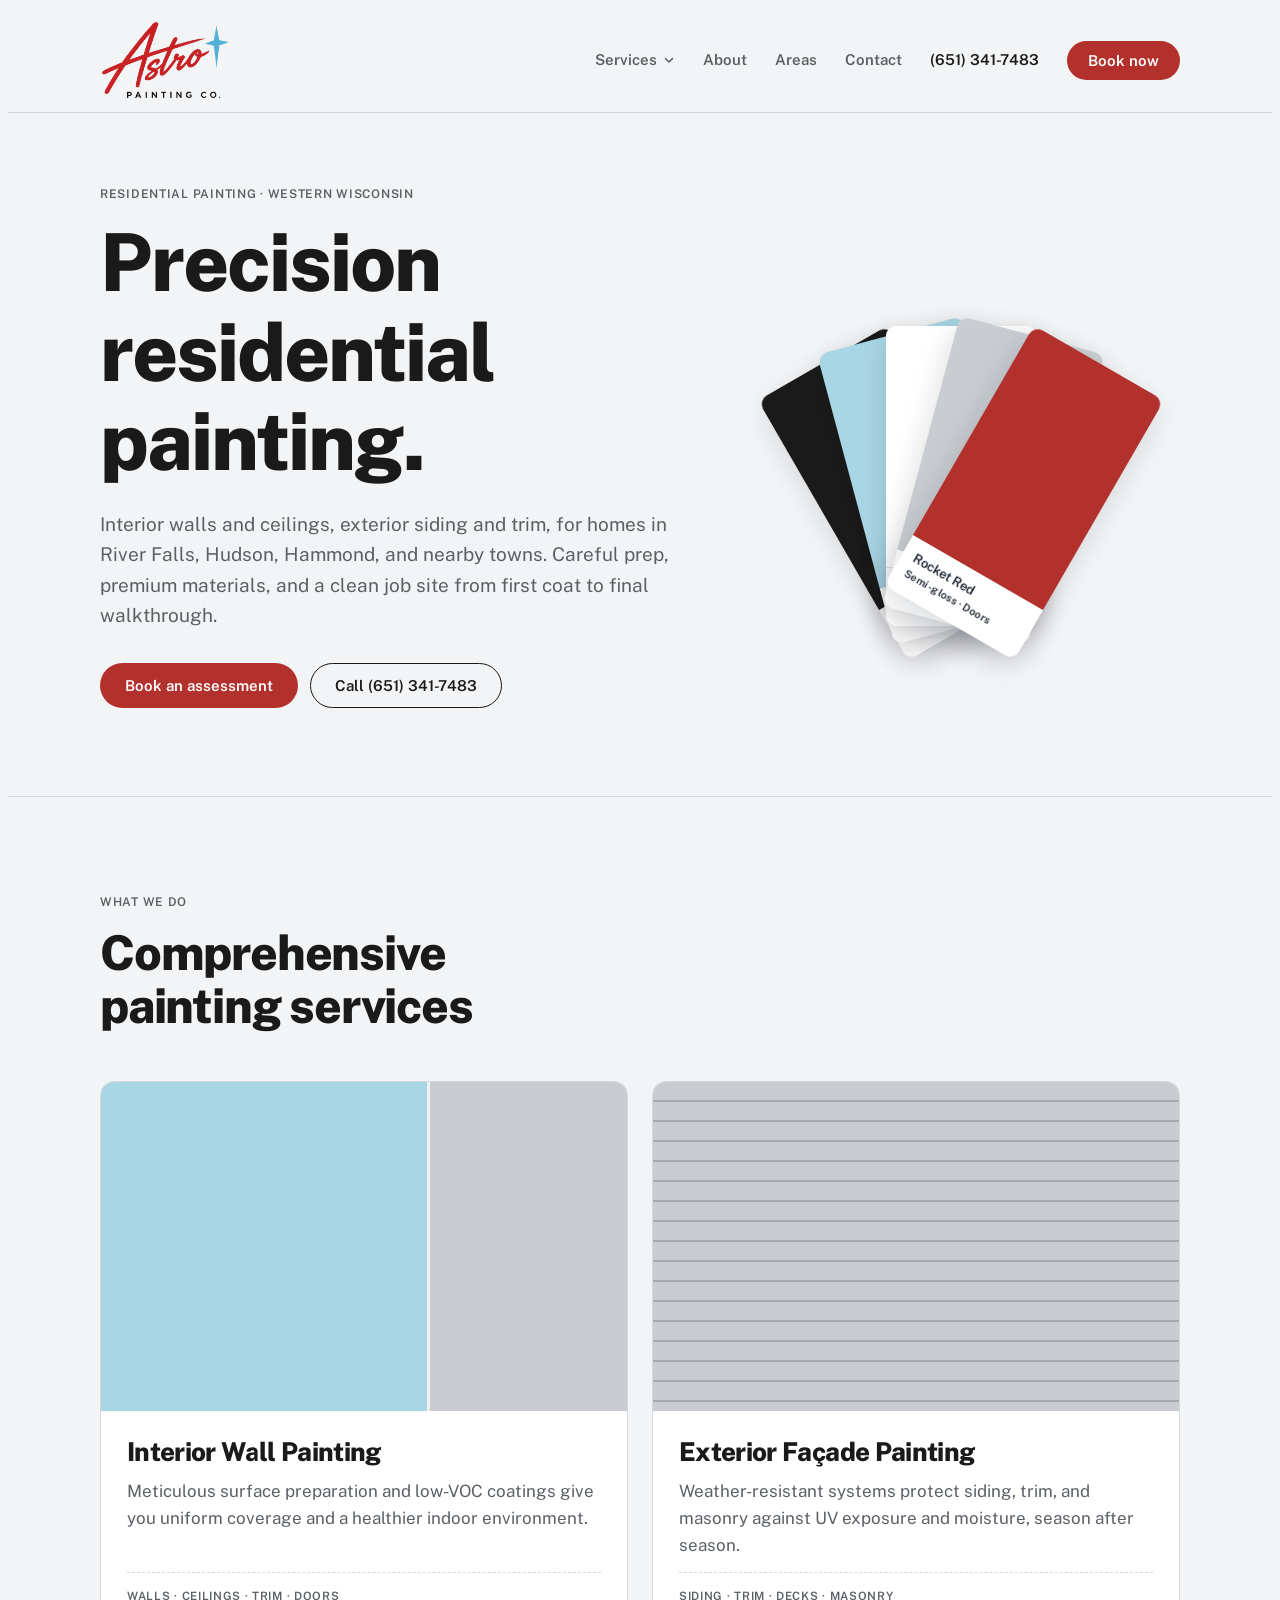
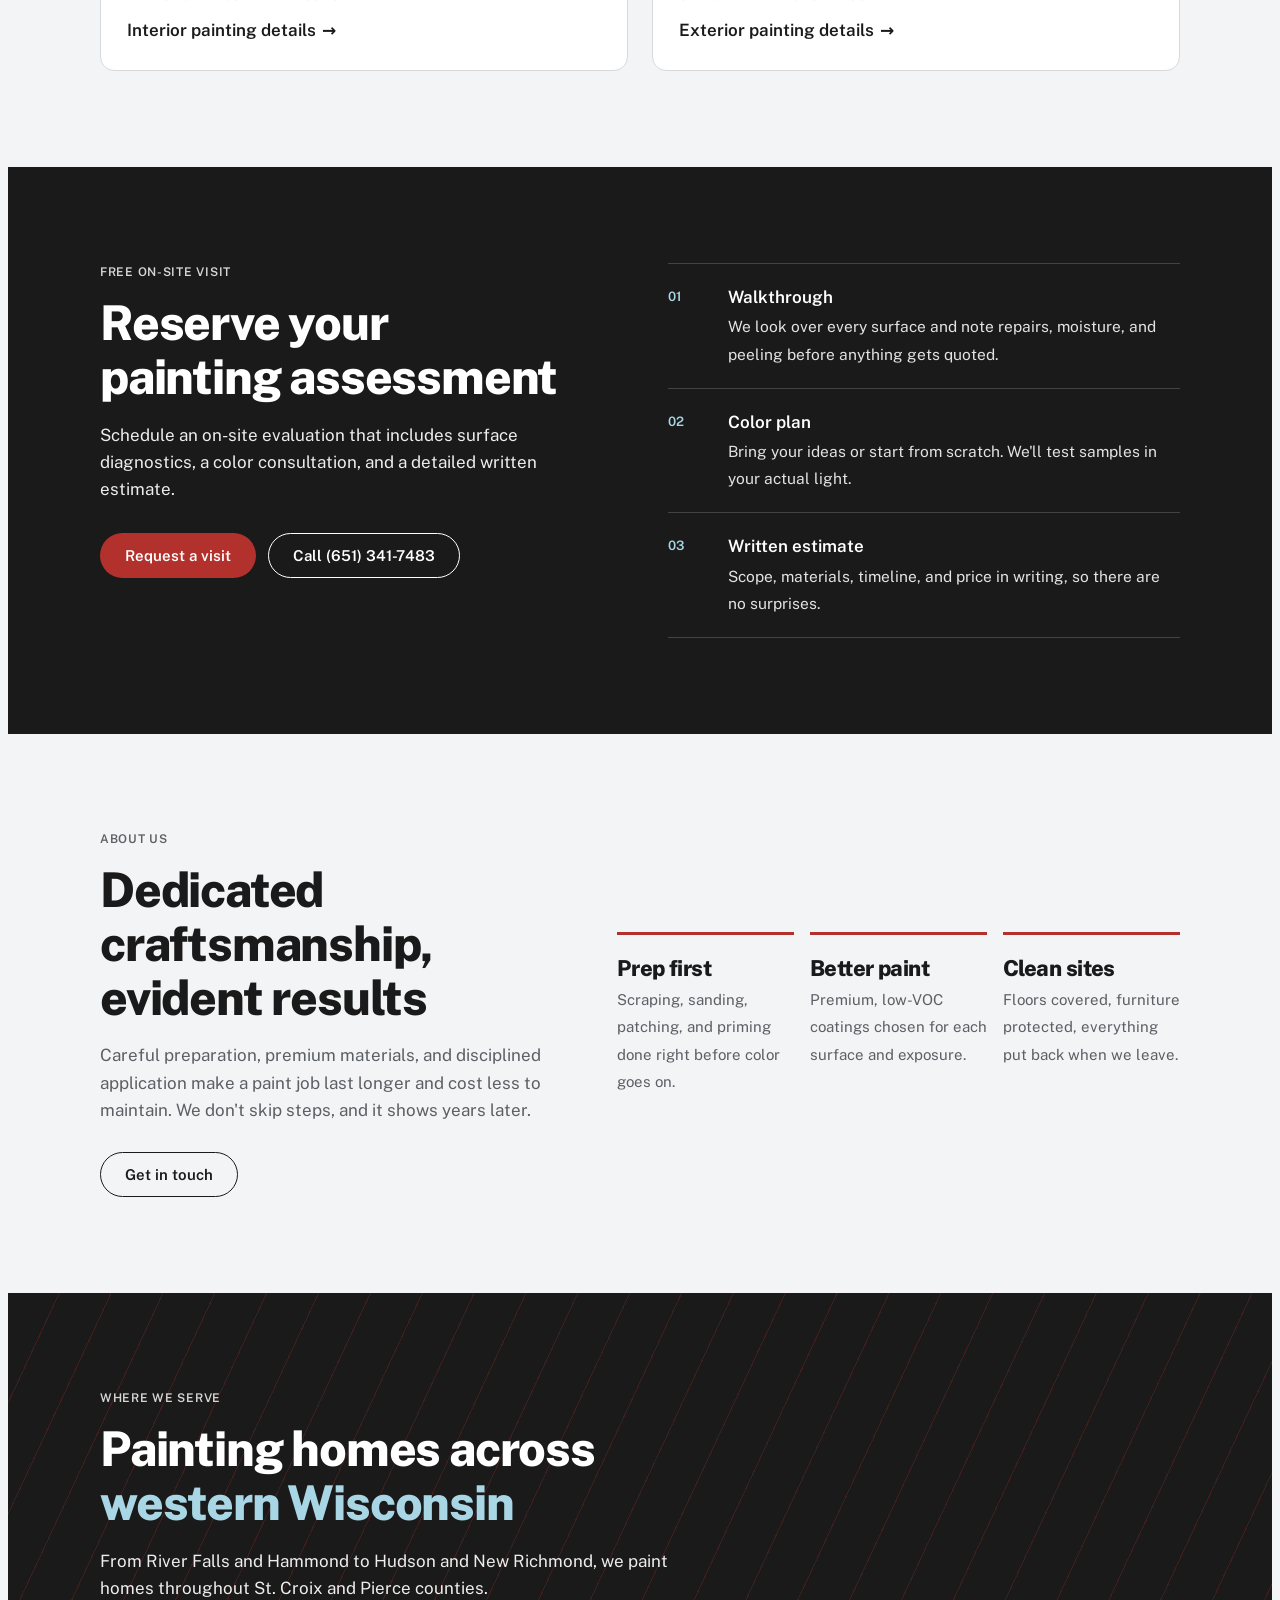
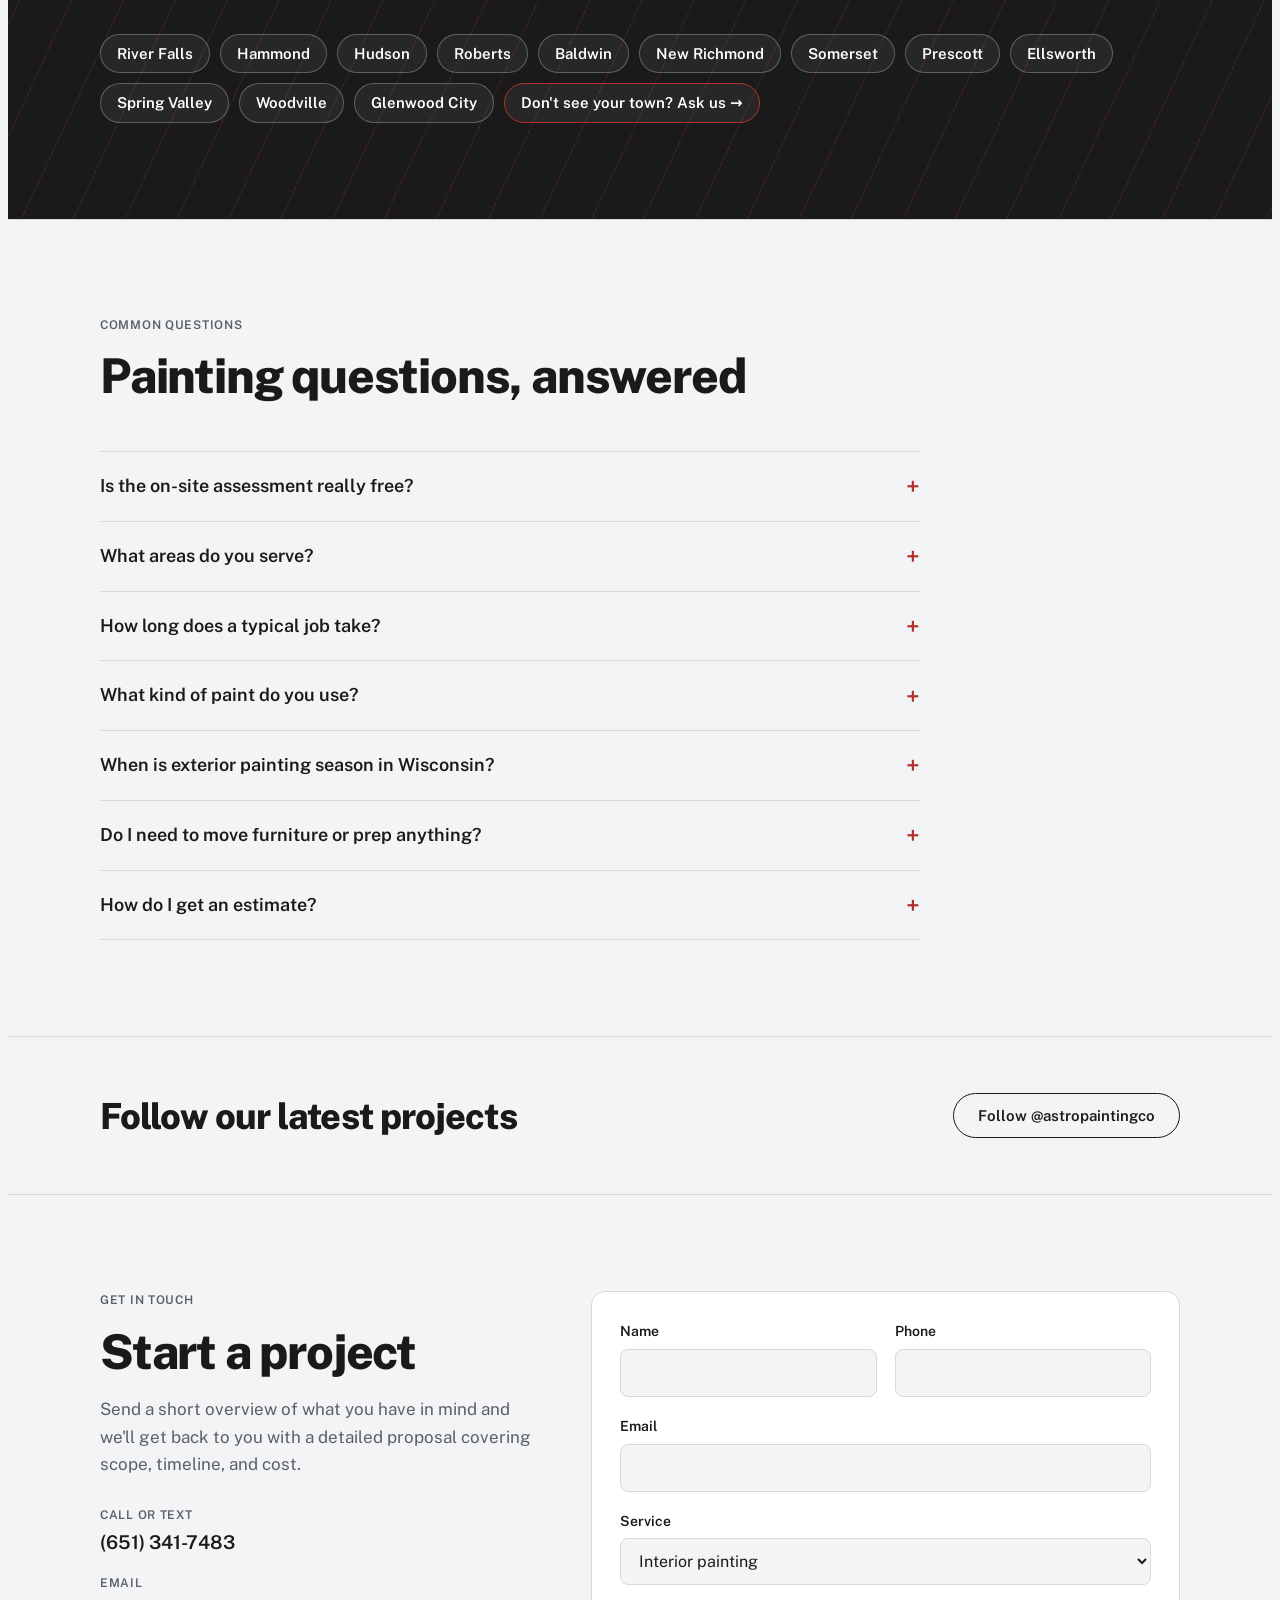
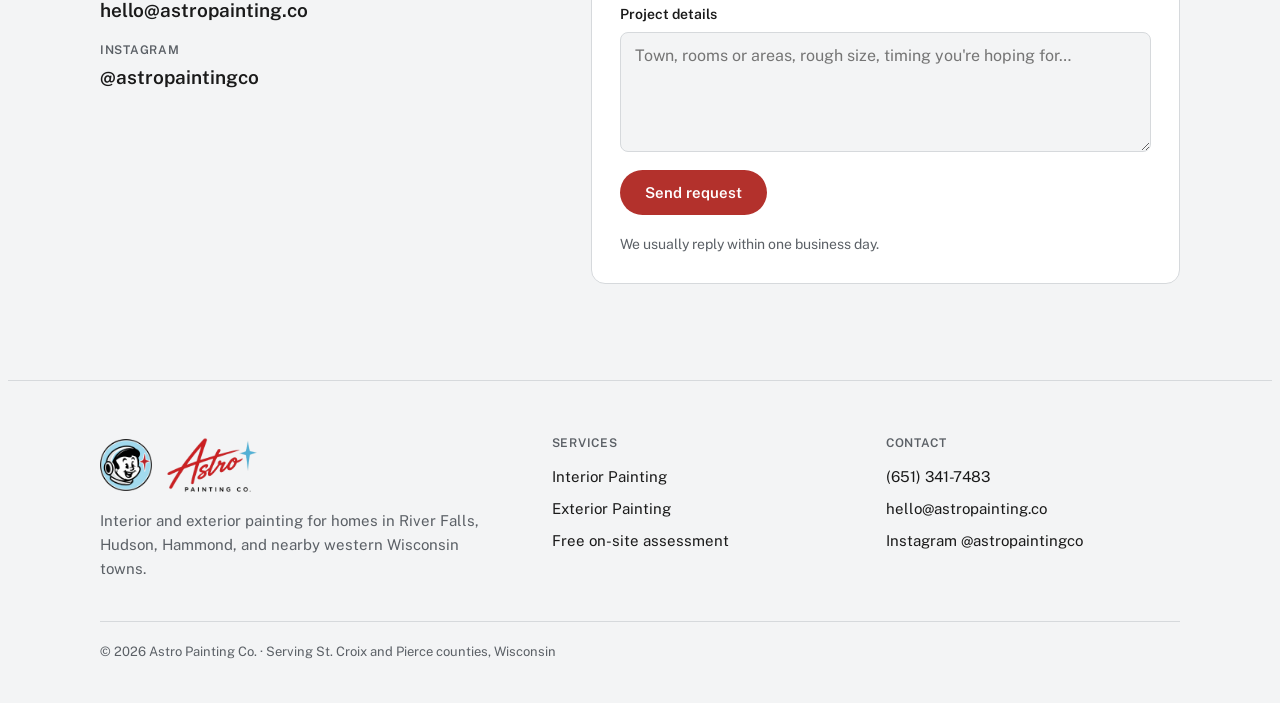
==== commit 88e6ae26: "Plain quote form, Public Sans, drop cabinet refinishing - Replace the blueprint form with the origin" ====
--- a/index.html
+++ b/index.html
@@ -4,12 +4,12 @@
 <meta charset="utf-8">
 <meta name="viewport" content="width=device-width, initial-scale=1">
 <title>House Painters in River Falls, WI | Astro Painting Co.</title>
-<meta name="description" content="Interior and exterior house painting and cabinet refinishing in River Falls, Hudson, Hammond, and nearby western Wisconsin towns. Free on-site assessment. Call (651) 341-7483.">
+<meta name="description" content="Interior and exterior house painting in River Falls, Hudson, Hammond, and nearby western Wisconsin towns. Free on-site assessment. Call (651) 341-7483.">
 <link rel="canonical" href="https://www.astropainting.co/">
 <meta property="og:type" content="website">
 <meta property="og:site_name" content="Astro Painting Co.">
 <meta property="og:title" content="House Painters in River Falls, WI | Astro Painting Co.">
-<meta property="og:description" content="Interior and exterior house painting and cabinet refinishing in River Falls, Hudson, Hammond, and nearby western Wisconsin towns. Free on-site assessment. Call (651) 341-7483.">
+<meta property="og:description" content="Interior and exterior house painting in River Falls, Hudson, Hammond, and nearby western Wisconsin towns. Free on-site assessment. Call (651) 341-7483.">
 <meta property="og:url" content="https://www.astropainting.co/">
 <meta property="og:image" content="https://www.astropainting.co/images/og-image.png">
 <meta property="og:image:width" content="1200">
@@ -21,7 +21,7 @@
 <link rel="apple-touch-icon" href="/images/apple-touch-icon.png">
 <link rel="preconnect" href="https://fonts.googleapis.com">
 <link rel="preconnect" href="https://fonts.gstatic.com" crossorigin>
-<link rel="stylesheet" href="https://fonts.googleapis.com/css2?family=Young+Serif&family=Figtree:wght@400;500;600&family=IBM+Plex+Mono:wght@400;500&display=swap">
+<link rel="stylesheet" href="https://fonts.googleapis.com/css2?family=Public+Sans:wght@400;600;800&display=swap">
 <link rel="stylesheet" href="/css/site.css">
 <script src="/js/nav.js" defer></script>
 <script type="application/ld+json">
@@ -35,7 +35,7 @@
   "image": "https://www.astropainting.co/images/og-image.png",
   "telephone": "+1-651-341-7483",
   "email": "hello@astropainting.co",
-  "description": "Residential interior painting, exterior painting, and cabinet refinishing in River Falls, Hudson, Hammond, and nearby western Wisconsin towns.",
+  "description": "Residential interior and exterior painting in River Falls, Hudson, Hammond, and nearby western Wisconsin towns.",
   "areaServed": [
     {
       "@type": "City",
@@ -108,14 +108,6 @@
           "name": "Exterior Painting",
           "url": "https://www.astropainting.co/exterior-painting/"
         }
-      },
-      {
-        "@type": "Offer",
-        "itemOffered": {
-          "@type": "Service",
-          "name": "Cabinet Refinishing",
-          "url": "https://www.astropainting.co/cabinet-refinishing/"
-        }
       }
     ]
   }
@@ -129,22 +121,22 @@
     <nav aria-label="Main">
       <div class="dd">
         <button class="dd-btn" type="button" aria-expanded="false" aria-controls="svc-menu">Services <svg width="12" height="12" viewBox="0 0 12 12" aria-hidden="true"><path d="M2.5 4.5 6 8l3.5-3.5" fill="none" stroke="currentColor" stroke-width="1.6" stroke-linecap="round" stroke-linejoin="round"/></svg></button>
-        <ul class="dd-menu" id="svc-menu" hidden><li><a href="/interior-painting/">Interior Painting</a></li><li><a href="/exterior-painting/">Exterior Painting</a></li><li><a href="/cabinet-refinishing/">Cabinet Refinishing</a></li><li class="dd-all"><a href="/#services">All services</a></li></ul>
+        <ul class="dd-menu" id="svc-menu" hidden><li><a href="/interior-painting/">Interior Painting</a></li><li><a href="/exterior-painting/">Exterior Painting</a></li><li class="dd-all"><a href="/#services">All services</a></li></ul>
       </div>
       <a class="link" href="/#about">About</a>
       <a class="link" href="/#areas">Areas</a>
       <a class="link" href="/#contact">Contact</a>
       <a class="phone" href="tel:+16513417483">(651) 341-7483</a>
-      <a class="btn btn-primary" href="/#book">Book now</a>
+      <a class="btn btn-primary" href="/#contact">Book now</a>
       <button class="menu-btn" type="button" aria-expanded="false" aria-controls="mobile-menu" aria-label="Open menu"><svg class="i-open" width="20" height="20" viewBox="0 0 20 20" aria-hidden="true"><path d="M3 6h14M3 10h14M3 14h14" stroke="currentColor" stroke-width="1.8" stroke-linecap="round"/></svg><svg class="i-close" width="20" height="20" viewBox="0 0 20 20" aria-hidden="true"><path d="M5 5l10 10M15 5 5 15" stroke="currentColor" stroke-width="1.8" stroke-linecap="round"/></svg></button>
     </nav>
   </div>
   <div class="mobile-menu" id="mobile-menu" hidden>
     <nav class="wrap" aria-label="Mobile">
       <div class="eyebrow">Services</div>
-      <ul><li><a href="/interior-painting/">Interior Painting</a></li><li><a href="/exterior-painting/">Exterior Painting</a></li><li><a href="/cabinet-refinishing/">Cabinet Refinishing</a></li><li><a href="/#services">All services</a></li></ul>
+      <ul><li><a href="/interior-painting/">Interior Painting</a></li><li><a href="/exterior-painting/">Exterior Painting</a></li><li><a href="/#services">All services</a></li></ul>
       <ul class="mm-main"><li><a href="/#about">About</a></li><li><a href="/#areas">Areas</a></li><li><a href="/#faq">FAQ</a></li><li><a href="/#contact">Contact</a></li></ul>
-      <div class="mm-actions"><a class="btn btn-ghost" href="tel:+16513417483">Call (651) 341-7483</a><a class="btn btn-primary" href="/#book">Book a free assessment</a></div>
+      <div class="mm-actions"><a class="btn btn-ghost" href="tel:+16513417483">Call (651) 341-7483</a><a class="btn btn-primary" href="/#contact">Book a free assessment</a></div>
     </nav>
   </div>
 </header>
@@ -154,10 +146,10 @@
     <div class="wrap">
       <div>
         <div class="eyebrow">Residential painting · Western Wisconsin</div>
-        <h1>Precision residential <em>painting.</em></h1>
-        <p class="lede">Interior walls, exterior siding and trim, and cabinet refinishing for homes in River Falls, Hudson, Hammond, and nearby towns. Careful prep, premium materials, and a clean job site from first coat to final walkthrough.</p>
+        <h1>Precision residential painting.</h1>
+        <p class="lede">Interior walls and ceilings, exterior siding and trim, for homes in River Falls, Hudson, Hammond, and nearby towns. Careful prep, premium materials, and a clean job site from first coat to final walkthrough.</p>
         <div class="actions">
-          <a class="btn btn-primary" href="#book">Book an assessment</a>
+          <a class="btn btn-primary" href="#contact">Book an assessment</a>
           <a class="btn btn-ghost" href="tel:+16513417483">Call (651) 341-7483</a>
         </div>
       </div>
@@ -196,15 +188,6 @@
             <a class="more" href="/exterior-painting/">Exterior painting details <span aria-hidden="true">→</span></a>
           </div>
         </article>
-        <article class="svc">
-          <div class="art art-cabinet" role="img" aria-label="Refinished cabinet doors"></div>
-          <div class="body">
-            <h3>Cabinet Refinishing</h3>
-            <p>Refined spraying and brushing techniques transform your existing cabinetry, adding years of life without the cost of replacement.</p>
-            <div class="spec">Kitchens · Baths · Built-ins</div>
-            <a class="more" href="/cabinet-refinishing/">Cabinet refinishing details <span aria-hidden="true">→</span></a>
-          </div>
-        </article>
       </div>
     </div>
   </section>
@@ -280,657 +263,27 @@
       <div>
         <div class="eyebrow">Get in touch</div>
         <h2>Start a project</h2>
-        <p class="lead">Answer a few quick questions and watch your project take shape. We'll follow up to schedule your free on-site assessment and a written estimate.</p>
+        <p class="lead">Send a short overview of what you have in mind and we'll get back to you with a detailed proposal covering scope, timeline, and cost.</p>
         <ul class="contact-list">
           <li><span class="eyebrow">Call or text</span><a href="tel:+16513417483">(651) 341-7483</a></li>
           <li><span class="eyebrow">Email</span><a href="mailto:hello@astropainting.co">hello@astropainting.co</a></li>
           <li><span class="eyebrow">Instagram</span><a href="https://www.instagram.com/astropaintingco/" target="_blank" rel="noopener">@astropaintingco</a></li>
         </ul>
       </div>
-      <!-- ===================== GHL FORM START =====================
-           Astro Painting Co. interactive quote form (blueprint builder).
-           Self-contained: copy everything from this START line to the GHL FORM END line
-           and paste it into a Go High Level "Custom JavaScript / HTML" element.
-           On astropainting.co it submits to Netlify Forms (form name "quote").
-           Colors fall back to brand hex values so the block still looks right outside site.css.
-           ============================================================ -->
-      <div class="apf" id="apf">
-        <link rel="stylesheet" href="https://fonts.googleapis.com/css2?family=Young+Serif&family=Figtree:wght@400;500;600&family=IBM+Plex+Mono:wght@400;500&display=swap">
-        <style>
-          .apf {
-            --apf-ink: var(--ink, #1A1A1A); --apf-muted: var(--muted, #5B6066); --apf-line: var(--line, #D6D9DC);
-            --apf-surface: var(--surface, #FFFFFF); --apf-field: var(--paper, #F3F4F5); --apf-red: var(--accent, #B3312C);
-            --apf-bp: #1A1A1A; --apf-bp-line: #A9D6E5; --apf-bp-red: #B3312C; --apf-silver: #C9CDD1;
-            --apf-display: var(--display, "Young Serif", Georgia, serif);
-            --apf-body: var(--body, "Figtree", system-ui, -apple-system, "Segoe UI", sans-serif);
-            --apf-mono: var(--mono, "IBM Plex Mono", ui-monospace, Menlo, monospace);
-            --apf-stagger: 22ms;
-            box-sizing: border-box; min-width: 0; background: var(--apf-surface); color: var(--apf-ink);
-            border: 1px solid var(--apf-line); border-radius: 14px; padding: 20px; font: 16px/1.5 var(--apf-body);
-          }
-          .apf *, .apf *::before, .apf *::after { box-sizing: border-box; }
-          .apf [hidden] { display: none !important; }
-          .apf form { display: block; background: none; border: 0; border-radius: 0; padding: 0; margin: 0; }
-
-          /* Blueprint panel */
-          .apf-bp { position: relative; border-radius: 10px; overflow: hidden; background-color: var(--apf-bp);
-            background-image: linear-gradient(rgba(169,214,229,.14) 1px, transparent 1px), linear-gradient(90deg, rgba(169,214,229,.14) 1px, transparent 1px),
-              linear-gradient(rgba(169,214,229,.06) 1px, transparent 1px), linear-gradient(90deg, rgba(169,214,229,.06) 1px, transparent 1px);
-            background-size: 80px 80px, 80px 80px, 16px 16px, 16px 16px; }
-          .apf-svg { display: block; width: 100%; height: auto; }
-          .apf-cap { display: flex; justify-content: space-between; gap: 12px; padding: 8px 12px; border-top: 1px solid rgba(169,214,229,.25);
-            font: 500 10.5px/1.4 var(--apf-mono); letter-spacing: .12em; text-transform: uppercase; color: var(--apf-bp-line); }
-          .apf-cap span:first-child { white-space: nowrap; }
-          .apf-cap span:last-child { color: var(--apf-silver); text-align: right; }
-          .apf-scene { transform-box: view-box; transform-origin: 320px 220px; transition: transform .7s cubic-bezier(.6,0,.2,1), opacity .6s ease; }
-          .apf-scene.zoom { transform: scale(2.4); opacity: 0; }
-          .apf-roof { transition: transform .5s ease, opacity .5s ease; }
-          .apf-scene.lift .apf-roof { transform: translateY(-80px); opacity: 0; }
-          .apf-svg .d { fill: none; stroke: var(--apf-bp-line); stroke-width: 1.4; stroke-linecap: round; stroke-linejoin: round;
-            stroke-dasharray: 1 3; stroke-dashoffset: 1.2; fill-opacity: 0;
-            transition: stroke-dashoffset .6s ease calc(var(--i) * var(--apf-stagger)), fill-opacity .4s ease calc(var(--i) * var(--apf-stagger)), stroke .3s, stroke-width .3s; }
-          .apf-svg .on .d { stroke-dashoffset: 0; fill-opacity: 1; }
-          .apf-svg .fast { --apf-stagger: 6ms; }
-          .apf-svg .mask { fill: var(--apf-bp); }
-          .apf-svg .thick { stroke-width: 3; }
-          .apf-svg .fine { stroke-width: .9; opacity: .7; }
-          .apf-svg .dim { stroke-width: .8; opacity: .55; }
-          .apf-svg .ghost { stroke-dasharray: 4 6; stroke-dashoffset: 0; opacity: .45; }
-          .apf-svg .t { font: 500 10px var(--apf-mono); letter-spacing: .14em; fill: var(--apf-bp-line); opacity: 0;
-            transition: opacity .4s ease calc(var(--i) * var(--apf-stagger)); }
-          .apf-svg .t.big { font-size: 12px; }
-          .apf-svg .t.mute { fill: var(--apf-silver); }
-          .apf-svg .on .t { opacity: 1; }
-          .apf-svg .ceil { fill: url(#apf-hatch); opacity: 0; transition: opacity .3s; }
-          .apf-svg.hl-siding .pt-siding, .apf-svg.hl-trim .pt-trim, .apf-svg.hl-doors .pt-doors, .apf-svg.hl-deck .pt-deck,
-          .apf-svg.hl-shutters .pt-shutters, .apf-svg.hl-fence .pt-fence, .apf-svg.hl-walls .pt-walls,
-          .apf-svg.hl-cabinets .pt-cabinets { stroke: var(--apf-bp-red); stroke-width: 2.2; }
-          .apf-svg.hl-ceilings .ceil { opacity: .55; }
-          .apf-stamp { opacity: 0; transform-box: fill-box; transform-origin: center; transform: rotate(-8deg) scale(1.4); transition: opacity .3s, transform .35s cubic-bezier(.2,.8,.2,1.2); }
-          .apf-stamp.on { opacity: 1; transform: rotate(-8deg) scale(1); }
-          .apf-stamp rect { fill: var(--apf-bp); stroke: var(--apf-bp-red); stroke-width: 2.5; }
-          .apf-stamp text { font: 600 15px var(--apf-mono); letter-spacing: .16em; fill: var(--apf-bp-red); }
-
-          /* Steps */
-          .apf-head { display: flex; justify-content: space-between; align-items: center; gap: 12px; margin: 18px 0 8px; }
-          .apf-eyebrow { font: 500 11.5px/1.3 var(--apf-mono); letter-spacing: .14em; text-transform: uppercase; color: var(--apf-muted); }
-          .apf-bar { flex: 1; max-width: 160px; height: 3px; border-radius: 3px; background: var(--apf-line); overflow: hidden; }
-          .apf-bar i { display: block; height: 100%; width: 0; background: var(--apf-red); transition: width .4s ease; }
-          .apf fieldset.apf-step { border: 0; margin: 0; padding: 0; min-width: 0; }
-          .apf legend { padding: 0; margin: 0 0 4px; font: 400 clamp(22px, 3vw, 28px)/1.15 var(--apf-display); color: var(--apf-ink); }
-          .apf-help { color: var(--apf-muted); font-size: 14.5px; margin: 0 0 16px; }
-          .apf-grid2 { display: grid; grid-template-columns: 1fr 1fr; gap: 12px; }
-          .apf-label { display: block; font-size: 14px; font-weight: 600; margin: 0 0 6px; color: var(--apf-ink); }
-          .apf input[type=text], .apf input[type=email], .apf input[type=tel], .apf select, .apf textarea {
-            display: block; width: 100%; margin: 0; font: 16px/1.4 var(--apf-body); color: var(--apf-ink); background: var(--apf-field);
-            border: 1px solid var(--apf-line); border-radius: 8px; padding: 12px 14px; }
-          .apf textarea { min-height: 96px; resize: vertical; }
-          .apf input:focus, .apf select:focus, .apf textarea:focus { outline: 2px solid var(--apf-red); outline-offset: 0; border-color: transparent; }
-          .apf-field { min-width: 0; }
-          .apf-field.full { grid-column: 1 / -1; }
-
-          .apf-card, .apf-chip, .apf-opt { position: relative; display: block; cursor: pointer; border: 1.5px solid var(--apf-line); background: var(--apf-field);
-            border-radius: 10px; transition: border-color .2s, background .2s, transform .2s; }
-          .apf input[type=radio], .apf input[type=checkbox] { width: auto; padding: 0; border: 0; background: none; }
-          .apf .apf-card input, .apf .apf-chip input, .apf .apf-opt input { position: absolute; opacity: 0; width: 1px; height: 1px; margin: 0; }
-          .apf-card { padding: 18px 16px; font-weight: 400; }
-          .apf-card:hover { transform: translateY(-2px); border-color: var(--apf-ink); }
-          .apf-card b { display: block; font: 400 22px/1.1 var(--apf-display); }
-          .apf-card span { display: block; margin-top: 6px; font-size: 13.5px; color: var(--apf-muted); }
-          .apf-card i { display: block; font: 500 10.5px var(--apf-mono); font-style: normal; letter-spacing: .14em; text-transform: uppercase; color: var(--apf-red); margin-bottom: 10px; }
-          .apf-chips { display: flex; flex-wrap: wrap; gap: 8px; }
-          .apf-chip { padding: 9px 14px; border-radius: 999px; font-size: 14.5px; font-weight: 500; }
-          .apf-opts { display: grid; gap: 8px; }
-          .apf-opt { padding: 12px 14px 12px 40px; font-size: 15px; font-weight: 400; }
-          .apf-opt::before { content: ""; position: absolute; left: 14px; top: 50%; width: 14px; height: 14px; margin-top: -7px; border-radius: 50%; border: 1.5px solid var(--apf-muted); }
-          .apf-chip:hover, .apf-opt:hover { border-color: var(--apf-ink); }
-          .apf-card:has(input:checked), .apf-chip:has(input:checked), .apf-opt:has(input:checked) { border-color: var(--apf-red); background: color-mix(in srgb, var(--apf-red) 7%, var(--apf-field)); }
-          .apf-opt:has(input:checked)::before { border-color: var(--apf-red); background: var(--apf-red); box-shadow: inset 0 0 0 3px var(--apf-field); }
-          .apf-card:has(input:focus-visible), .apf-chip:has(input:focus-visible), .apf-opt:has(input:focus-visible) { outline: 2px solid var(--apf-red); outline-offset: 2px; }
-          .apf-check { display: flex; gap: 10px; align-items: flex-start; font-size: 13.5px; font-weight: 400; color: var(--apf-muted); margin-top: 4px; }
-          .apf .apf-check input { flex: none; width: 16px; height: 16px; margin: 3px 0 0; accent-color: var(--apf-red); }
-
-          .apf-nav { display: flex; align-items: center; gap: 10px; margin-top: 20px; }
-          .apf-btn { display: inline-flex; align-items: center; gap: 8px; padding: 13px 22px; border-radius: 999px; font: 600 15px/1 var(--apf-body);
-            border: 1.5px solid transparent; cursor: pointer; transition: transform .2s, background .2s; }
-          .apf-btn.primary { background: var(--apf-red); color: #FFFFFF; margin-left: auto; }
-          .apf-btn.primary:hover { transform: translateY(-2px); }
-          .apf-btn.ghost { background: transparent; color: var(--apf-ink); border-color: var(--apf-line); }
-          .apf-btn.ghost:hover { border-color: var(--apf-ink); }
-          .apf-note { margin: 12px 0 0; font-size: 14px; color: var(--apf-muted); min-height: 1.5em; }
-          .apf-note.err { color: var(--apf-red); }
-          .apf-done h3 { font: 400 26px/1.15 var(--apf-display); margin: 18px 0 8px; }
-          .apf-done p { color: var(--apf-muted); margin: 0; }
-          @media (max-width: 520px) { .apf { padding: 14px; } .apf-grid2 { grid-template-columns: 1fr; } .apf-cap { font-size: 9.5px; } }
-          @media (prefers-reduced-motion: reduce) { .apf *, .apf-svg * { transition: none !important; } }
-        </style>
-
-        <div class="apf-bp" aria-hidden="true">
-          <svg class="apf-svg" viewBox="0 0 640 380" role="presentation">
-            <defs>
-              <pattern id="apf-hatch" width="7" height="7" patternUnits="userSpaceOnUse" patternTransform="rotate(45)">
-                <line x1="0" y1="0" x2="0" y2="7" stroke="#B3312C" stroke-width="1.4"/>
-              </pattern>
-            </defs>
-            <g class="apf-scene"></g>
-            <g class="apf-stamp"><rect x="410" y="22" width="206" height="40" rx="4"/><text x="513" y="48" text-anchor="middle">REQUEST RECEIVED</text></g>
-          </svg>
-          <div class="apf-cap"><span class="apf-sheet">Sheet A-0 · Site</span><span class="apf-desc">Choose a project to start drawing</span></div>
-        </div>
-
-        <form id="quote" name="quote" method="POST" data-netlify="true" netlify-honeypot="company" novalidate>
-          <input type="hidden" name="form-name" value="quote">
-          <p hidden><label>Leave blank <input name="company"></label></p>
-          <input type="hidden" name="int_surfaces">
-          <input type="hidden" name="ext_surfaces">
-          <input type="hidden" name="summary">
-
-          <div class="apf-head"><span class="apf-eyebrow apf-count" aria-live="polite">Step 1</span><span class="apf-bar"><i></i></span></div>
-
-          <fieldset class="apf-step" data-step="type">
-            <legend>What are we painting?</legend>
-            <p class="apf-help">Doing both? Pick one to start and mention the other at the end.</p>
-            <div class="apf-grid2">
-              <label class="apf-card"><input type="radio" name="project_type" value="Interior"><i>Plan view</i><b>Interior</b><span>Walls, ceilings, trim, doors, cabinets</span></label>
-              <label class="apf-card"><input type="radio" name="project_type" value="Exterior"><i>Elevation</i><b>Exterior</b><span>Siding, trim, doors, decks, fences</span></label>
-            </div>
-          </fieldset>
-
-          <!-- Interior branch -->
-          <fieldset class="apf-step" data-step="rooms" hidden>
-            <legend>How many rooms?</legend>
-            <p class="apf-help">Count bedrooms, living areas, kitchen, and other main rooms. Bathrooms and closets come next.</p>
-            <label class="apf-label" for="apf-rooms">Rooms to paint</label>
-            <select id="apf-rooms" name="rooms">
-              <option value="">Select…</option><option>1</option><option>2</option><option>3</option><option>4+</option>
-            </select>
-          </fieldset>
-
-          <fieldset class="apf-step" data-step="baths" hidden>
-            <legend>Any bathrooms or closets?</legend>
-            <p class="apf-help">Only the ones you want painted.</p>
-            <div class="apf-grid2">
-              <div class="apf-field"><label class="apf-label" for="apf-baths">Bathrooms</label>
-                <select id="apf-baths" name="bathrooms"><option>0</option><option>1</option><option>2</option><option>3+</option></select></div>
-              <div class="apf-field"><label class="apf-label" for="apf-closets">Closets</label>
-                <select id="apf-closets" name="closets"><option>0</option><option>1</option><option>2</option><option>3+</option></select></div>
-            </div>
-          </fieldset>
-
-          <fieldset class="apf-step" data-step="int-surfaces" hidden>
-            <legend>Which surfaces?</legend>
-            <p class="apf-help">Pick everything that applies.</p>
-            <div class="apf-chips">
-              <label class="apf-chip"><input type="checkbox" data-group="int_surfaces" data-hl="walls" value="Walls"><span>Walls</span></label>
-              <label class="apf-chip"><input type="checkbox" data-group="int_surfaces" data-hl="ceilings" value="Ceilings"><span>Ceilings</span></label>
-              <label class="apf-chip"><input type="checkbox" data-group="int_surfaces" data-hl="trim" value="Trim and baseboards"><span>Trim &amp; baseboards</span></label>
-              <label class="apf-chip"><input type="checkbox" data-group="int_surfaces" data-hl="doors" value="Doors"><span>Doors</span></label>
-              <label class="apf-chip"><input type="checkbox" data-group="int_surfaces" data-hl="cabinets" value="Cabinets"><span>Cabinets</span></label>
-            </div>
-          </fieldset>
-
-          <fieldset class="apf-step" data-step="paint" hidden>
-            <legend>Do you have colors picked out?</legend>
-            <p class="apf-help">Either way is fine. We can test samples in your light.</p>
-            <div class="apf-opts">
-              <label class="apf-opt"><input type="radio" name="paint_colors" value="Yes, colors are picked out">Yes, colors are picked out</label>
-              <label class="apf-opt"><input type="radio" name="paint_colors" value="Have ideas, want help choosing">I have ideas but want help choosing</label>
-              <label class="apf-opt"><input type="radio" name="paint_colors" value="Would like color guidance">No, I'd like color guidance</label>
-            </div>
-          </fieldset>
-
-          <!-- Exterior branch -->
-          <fieldset class="apf-step" data-step="stories" hidden>
-            <legend>How tall is the house?</legend>
-            <p class="apf-help">Count above-ground floors on the tallest side.</p>
-            <div class="apf-chips">
-              <label class="apf-chip"><input type="radio" name="stories" value="1 story"><span>1 story</span></label>
-              <label class="apf-chip"><input type="radio" name="stories" value="1.5 story"><span>1½ story</span></label>
-              <label class="apf-chip"><input type="radio" name="stories" value="2 story"><span>2 story</span></label>
-              <label class="apf-chip"><input type="radio" name="stories" value="3 story"><span>3 story</span></label>
-            </div>
-          </fieldset>
-
-          <fieldset class="apf-step" data-step="siding" hidden>
-            <legend>What's the siding?</legend>
-            <p class="apf-help">Not sure is a fine answer. We'll confirm on site.</p>
-            <div class="apf-chips">
-              <label class="apf-chip"><input type="radio" name="siding" data-pattern="lap" value="Lap siding (wood, LP, or fiber cement)"><span>Lap siding</span></label>
-              <label class="apf-chip"><input type="radio" name="siding" data-pattern="lap" value="Vinyl or aluminum"><span>Vinyl or aluminum</span></label>
-              <label class="apf-chip"><input type="radio" name="siding" data-pattern="bb" value="Board and batten"><span>Board &amp; batten</span></label>
-              <label class="apf-chip"><input type="radio" name="siding" data-pattern="shake" value="Cedar shake"><span>Cedar shake</span></label>
-              <label class="apf-chip"><input type="radio" name="siding" data-pattern="stucco" value="Stucco"><span>Stucco</span></label>
-              <label class="apf-chip"><input type="radio" name="siding" data-pattern="brick" value="Brick or masonry"><span>Brick or masonry</span></label>
-              <label class="apf-chip"><input type="radio" name="siding" data-pattern="lap" value="Not sure"><span>Not sure</span></label>
-            </div>
-          </fieldset>
-
-          <fieldset class="apf-step" data-step="ext-surfaces" hidden>
-            <legend>What needs paint?</legend>
-            <p class="apf-help">Pick everything that applies.</p>
-            <div class="apf-chips">
-              <label class="apf-chip"><input type="checkbox" data-group="ext_surfaces" data-hl="siding" value="Siding"><span>Siding</span></label>
-              <label class="apf-chip"><input type="checkbox" data-group="ext_surfaces" data-hl="trim" value="Trim, fascia, and soffits"><span>Trim &amp; fascia</span></label>
-              <label class="apf-chip"><input type="checkbox" data-group="ext_surfaces" data-hl="doors" value="Doors and garage door"><span>Doors &amp; garage door</span></label>
-              <label class="apf-chip"><input type="checkbox" data-group="ext_surfaces" data-hl="shutters" value="Shutters"><span>Shutters</span></label>
-              <label class="apf-chip"><input type="checkbox" data-group="ext_surfaces" data-hl="deck" value="Deck or porch"><span>Deck or porch</span></label>
-              <label class="apf-chip"><input type="checkbox" data-group="ext_surfaces" data-hl="fence" value="Fence"><span>Fence</span></label>
-            </div>
-          </fieldset>
-
-          <fieldset class="apf-step" data-step="condition" hidden>
-            <legend>How's the current paint holding up?</legend>
-            <p class="apf-help">This tells us how much prep to plan for.</p>
-            <div class="apf-opts">
-              <label class="apf-opt"><input type="radio" name="condition" value="Good shape, refresh or color change">Good shape, just a refresh or color change</label>
-              <label class="apf-opt"><input type="radio" name="condition" value="Some peeling or flaking">Some peeling or flaking in spots</label>
-              <label class="apf-opt"><input type="radio" name="condition" value="Lots of peeling or bare wood">Lots of peeling or bare wood</label>
-              <label class="apf-opt"><input type="radio" name="condition" value="Not sure">Not sure</label>
-            </div>
-          </fieldset>
-
-          <!-- Shared -->
-          <fieldset class="apf-step" data-step="timing" hidden>
-            <legend>When are you hoping to start?</legend>
-            <p class="apf-help apf-season" hidden>Exterior work in western Wisconsin usually runs May through October.</p>
-            <div class="apf-opts">
-              <label class="apf-opt"><input type="radio" name="timing" value="As soon as possible">As soon as possible</label>
-              <label class="apf-opt"><input type="radio" name="timing" value="Within 1-2 months">Within 1–2 months</label>
-              <label class="apf-opt"><input type="radio" name="timing" value="In 3-6 months">In 3–6 months</label>
-              <label class="apf-opt"><input type="radio" name="timing" value="Just planning">Just planning or comparing prices</label>
-            </div>
-          </fieldset>
-
-          <fieldset class="apf-step" data-step="contact" hidden>
-            <legend>Where should we send your estimate?</legend>
-            <p class="apf-help">We'll reach out to schedule your free on-site assessment.</p>
-            <div class="apf-grid2">
-              <div class="apf-field"><label class="apf-label" for="apf-first">First name</label><input id="apf-first" type="text" name="first_name" autocomplete="given-name"></div>
-              <div class="apf-field"><label class="apf-label" for="apf-last">Last name</label><input id="apf-last" type="text" name="last_name" autocomplete="family-name"></div>
-              <div class="apf-field"><label class="apf-label" for="apf-phone">Phone</label><input id="apf-phone" type="tel" name="phone" autocomplete="tel"></div>
-              <div class="apf-field"><label class="apf-label" for="apf-email">Email</label><input id="apf-email" type="email" name="email" autocomplete="email"></div>
-              <div class="apf-field"><label class="apf-label" for="apf-town">Town</label>
-                <select id="apf-town" name="town">
-                  <option value="">Select…</option><option>River Falls</option><option>Hammond</option><option>Hudson</option><option>Roberts</option><option>Baldwin</option><option>New Richmond</option><option>Somerset</option><option>Prescott</option><option>Ellsworth</option><option>Spring Valley</option><option>Woodville</option><option>Glenwood City</option><option>Other / not listed</option>
-                </select></div>
-              <div class="apf-field"><label class="apf-label" for="apf-address">Street address <span style="font-weight:400;color:var(--apf-muted)">(optional)</span></label><input id="apf-address" type="text" name="address" autocomplete="street-address"></div>
-              <div class="apf-field full"><label class="apf-label" for="apf-msg">Anything else?</label><textarea id="apf-msg" name="message" placeholder="Doing interior and exterior, a deadline, repairs you've noticed…"></textarea></div>
-              <label class="apf-check apf-field full"><input type="checkbox" name="sms_ok" value="Yes">It's OK to text me about my estimate. Message and data rates may apply; reply STOP to opt out.</label>
-            </div>
-          </fieldset>
-
-          <div class="apf-done" hidden>
-            <h3>Thanks, your request is in.</h3>
-            <p>We'll be in touch within one business day to set up your free assessment. Need us sooner? Call or text (651) 341-7483.</p>
-          </div>
-
-          <div class="apf-nav">
-            <button type="button" class="apf-btn ghost apf-back">Back</button>
-            <button type="button" class="apf-btn primary apf-next">Next</button>
-            <button type="submit" class="apf-btn primary apf-submit" hidden>Send request</button>
-          </div>
-          <p class="apf-note" aria-live="polite"></p>
-        </form>
-
-        <script>
-        (function () {
-          var root = document.getElementById('apf');
-          if (!root || root.dataset.ready) return;
-          root.dataset.ready = '1';
-          var form = root.querySelector('form');
-          // On the website the block posts to Netlify Forms; anywhere else (e.g. GHL) the host form's own Submit button sends it.
-          var netlify = !!(form && form.hasAttribute('data-netlify') && /astropainting\.co$|netlify\.app$|localhost|127\.0\.0\.1/.test(location.hostname));
-          var svg = root.querySelector('.apf-svg');
-          var scene = root.querySelector('.apf-scene');
-          var stamp = root.querySelector('.apf-stamp');
-          var sheet = root.querySelector('.apf-sheet');
-          var desc = root.querySelector('.apf-desc');
-          var note = root.querySelector('.apf-note');
-          var backBtn = root.querySelector('.apf-back'), nextBtn = root.querySelector('.apf-next'), submitBtn = root.querySelector('.apf-submit');
-          var steps = {};
-          [].forEach.call(root.querySelectorAll('.apf-step'), function (f) { steps[f.dataset.step] = f; });
-          var FLOWS = {
-            interior: ['type', 'rooms', 'baths', 'int-surfaces', 'paint', 'timing', 'contact'],
-            exterior: ['type', 'stories', 'siding', 'ext-surfaces', 'condition', 'timing', 'contact']
-          };
-          var current = 'type', preview = null, sceneKey = '', busy = false, pending = false;
-
-          function q(sel) { return root.querySelector(sel); }
-          function val(name) {
-            var c = q('input[name="' + name + '"]:checked');
-            if (c) return c.value;
-            var f = q('select[name="' + name + '"], textarea[name="' + name + '"], input[name="' + name + '"]:not([type=radio]):not([type=checkbox])');
-            return f ? f.value.trim() : '';
-          }
-          function group(name, key) {
-            return [].map.call(root.querySelectorAll('input[data-group="' + name + '"]:checked'), function (c) { return c.dataset[key || 'value'] || c.value; });
-          }
-          function type() { var t = val('project_type'); return t ? t.toLowerCase() : ''; }
-          function flow() { return FLOWS[type()] || ['type']; }
-
-          /* ---------- Drawing ---------- */
-          var seq = 0;
-          function el(tag, a, cls, inner) {
-            seq++;
-            var s = '<' + tag;
-            for (var k in a) s += ' ' + k + '="' + a[k] + '"';
-            if (tag === 'text') return s + ' class="t ' + (cls || '') + '" style="--i:' + seq + '">' + inner + '</text>';
-            return s + ' pathLength="1" class="d ' + (cls || '') + '" style="--i:' + seq + '"/>';
-          }
-          function hatch(x0, y0, x1, y1, kind) {
-            var d = '', y, x, r = 0;
-            if (kind === 'bb') { for (x = x0 + 14; x < x1; x += 14) d += 'M' + x + ' ' + y0 + 'V' + y1; }
-            else if (kind === 'brick' || kind === 'shake') {
-              var h = kind === 'brick' ? 8 : 12, w = kind === 'brick' ? 24 : 16;
-              for (y = y0 + h; y < y1; y += h, r++) {
-                d += 'M' + x0 + ' ' + y + 'H' + x1;
-                for (x = x0 + (r % 2 ? w / 2 : w); x < x1; x += w) d += 'M' + x + ' ' + (y - h) + 'V' + y;
-              }
-            } else if (kind === 'stucco') {
-              for (y = y0 + 7; y < y1; y += 9, r++) for (x = x0 + 6 + (r * 7) % 13; x < x1 - 2; x += 13) d += 'M' + x + ' ' + y + 'h1.5';
-            } else { for (y = y0 + 9; y < y1; y += 9) d += 'M' + x0 + ' ' + y + 'H' + x1; }
-            return d || 'M0 0';
-          }
-
-          function idle() {
-            seq = 0;
-            return el('line', { x1: 20, y1: 330, x2: 620, y2: 330 }, 'thick') +
-              el('rect', { x: 170, y: 180, width: 300, height: 150 }, 'ghost') +
-              el('text', { x: 320, y: 255, 'text-anchor': 'middle' }, 'big mute', 'PICK INTERIOR OR EXTERIOR') +
-              el('text', { x: 20, y: 352 }, '', 'LOT · NOT TO SCALE');
-          }
-
-          function exterior(stories, pattern) {
-            seq = 0;
-            var G = 330, s = parseFloat(stories) || 2, H = Math.round(70 * s), top = G - H, L = 170, R = 450, cx = 310, peak = top - 80;
-            function roofY(x) { return x <= cx ? top - 80 * (x - (L - 18)) / (cx - (L - 18)) : top - 80 * ((R + 18) - x) / ((R + 18) - cx); }
-            var o = [];
-            o.push(el('line', { x1: 20, y1: G, x2: 620, y2: G }, 'thick'));
-            o.push(el('rect', { x: L - 4, y: G - 8, width: R - L + 8, height: 8 }));
-            // garage
-            o.push(el('polyline', { points: [44, G, 44, G - 58, L, G - 66].join(' ') }));
-            o.push(el('rect', { x: 66, y: G - 48, width: 84, height: 48 }, 'mask pt-doors'));
-            o.push(el('path', { d: 'M66 ' + (G - 36) + 'H150M66 ' + (G - 24) + 'H150M66 ' + (G - 12) + 'H150' }, 'fine pt-doors'));
-            // walls, siding, corner boards
-            o.push(el('rect', { x: L, y: top, width: R - L, height: H - 8 }, 'mask'));
-            o.push(el('path', { d: hatch(L, top, R, G - 8, pattern) }, 'fine pt-siding'));
-            o.push(el('path', { d: 'M' + L + ' ' + top + 'V' + (G - 8) + 'M' + (L + 6) + ' ' + top + 'V' + (G - 8) + 'M' + R + ' ' + top + 'V' + (G - 8) + 'M' + (R - 6) + ' ' + top + 'V' + (G - 8) }, 'pt-trim'));
-            // floors and windows
-            var floors = Math.ceil(s);
-            for (var f = 0; f < floors; f++) {
-              var base = G - 8 - f * 70, avail = Math.min(70, G - 8 - top - f * 70), wh = Math.max(14, Math.min(40, avail - 14)), wy = base - avail + (avail - wh) / 2;
-              if (f > 0) o.push(el('line', { x1: L, y1: base, x2: R, y2: base }, 'pt-trim'));
-              var xs = f === 0 ? [L + 34, R - 78] : [L + 34, cx - 22, R - 78];
-              xs.forEach(function (x) {
-                o.push(el('rect', { x: x - 10, y: wy, width: 8, height: wh }, 'mask pt-shutters'));
-                o.push(el('rect', { x: x + 48, y: wy, width: 8, height: wh }, 'mask pt-shutters'));
-                o.push(el('rect', { x: x - 2, y: wy - 3, width: 48, height: wh + 6 }, 'mask pt-trim'));
-                o.push(el('path', { d: 'M' + (x + 22) + ' ' + wy + 'v' + wh + 'M' + x + ' ' + (wy + wh / 2) + 'h44' }, 'fine'));
-              });
-            }
-            // front door + stoop
-            o.push(el('rect', { x: cx - 18, y: G - 66, width: 36, height: 58 }, 'mask pt-doors'));
-            o.push(el('rect', { x: cx - 12, y: G - 60, width: 24, height: 20 }, 'fine pt-doors'));
-            o.push(el('rect', { x: cx - 32, y: G - 8, width: 64, height: 8 }, 'pt-deck'));
-            // roof
-            o.push('<g class="apf-roof">');
-            o.push(el('polyline', { points: [L - 18, top, cx, peak, R + 18, top].join(' ') }, 'mask thick'));
-            o.push(el('polyline', { points: [L - 18, top + 6, cx, peak + 6, R + 18, top + 6].join(' ') }, 'pt-trim'));
-            o.push(el('polyline', { points: [R - 82, roofY(R - 82), R - 82, peak + 4, R - 58, peak + 4, R - 58, roofY(R - 58)].join(' ') }, 'mask'));
-            o.push(el('rect', { x: cx - 12, y: peak + 26, width: 24, height: 18, rx: 2 }, 'fine pt-trim'));
-            o.push('</g>');
-            // deck
-            o.push(el('rect', { x: R, y: G - 34, width: 104, height: 6 }, 'pt-deck'));
-            o.push(el('path', { d: 'M' + (R + 6) + ' ' + (G - 28) + 'V' + G + 'M' + (R + 52) + ' ' + (G - 28) + 'V' + G + 'M' + (R + 98) + ' ' + (G - 28) + 'V' + G }, 'pt-deck'));
-            var bal = 'M' + R + ' ' + (G - 62) + 'H' + (R + 104);
-            for (var bx = R + 8; bx < R + 104; bx += 9) bal += 'M' + bx + ' ' + (G - 62) + 'V' + (G - 34);
-            o.push(el('path', { d: bal }, 'fine pt-deck'));
-            // fence
-            var fen = 'M572 ' + (G - 30) + 'H630M572 ' + (G - 12) + 'H630';
-            for (var fx = 575; fx <= 627; fx += 9) fen += 'M' + fx + ' ' + G + 'V' + (G - 38) + 'l3 -4l3 4V' + G;
-            o.push(el('path', { d: fen }, 'fine pt-fence'));
-            // dimension + labels
-            o.push(el('path', { d: 'M28 ' + G + 'V' + top + 'M22 ' + G + 'h12M22 ' + top + 'h12' }, 'dim'));
-            o.push(el('text', { x: 40, y: top + 14 }, 'mute', (stories || '2 story').toUpperCase()));
-            o.push(el('text', { x: 20, y: 352 }, '', 'FRONT ELEVATION'));
-            return o.join('');
-          }
-
-          function section() {
-            seq = 0;
-            var G = 330, L = 170, R = 450, top = G - 148, cx = 310, mid = G - 78;
-            var o = [];
-            o.push(el('line', { x1: 20, y1: G, x2: 620, y2: G }, 'thick'));
-            o.push(el('line', { x1: L, y1: G - 6, x2: R, y2: G - 6 }, 'thick'));
-            o.push(el('path', { d: 'M' + L + ' ' + (G - 6) + 'V' + top + 'M' + R + ' ' + (G - 6) + 'V' + top }, 'thick'));
-            o.push(el('line', { x1: L, y1: mid, x2: R, y2: mid }, 'thick'));
-            o.push(el('line', { x1: L, y1: top, x2: R, y2: top }));
-            o.push(el('path', { d: 'M300 ' + (G - 6) + 'V' + (mid + 22) + 'M340 ' + mid + 'V' + (top + 20) }));
-            var st = 'M372 ' + (G - 6);
-            for (var i = 0; i < 6; i++) st += 'v-12h11';
-            o.push(el('path', { d: st }, 'fine'));
-            o.push(el('path', { d: 'M196 ' + (G - 6) + 'v-22h70v22M196 ' + (G - 22) + 'h70M200 ' + (G - 28) + 'v-12h62v12' }, 'fine'));
-            o.push(el('path', { d: 'M186 ' + mid + 'v-24h78v24M186 ' + (mid - 14) + 'h78M192 ' + (mid - 24) + 'v-6h20v6' }, 'fine'));
-            o.push(el('path', { d: 'M286 ' + (G - 6) + 'v-36M278 ' + (G - 42) + 'h16l-3 -10h-10z' }, 'fine'));
-            o.push(el('path', { d: 'M360 ' + mid + 'v-30h30v30M366 ' + (mid - 30) + 'v-8h18v8' }, 'fine'));
-            o.push('<g class="apf-roof">');
-            o.push(el('polyline', { points: [L - 18, top, cx, top - 80, R + 18, top].join(' ') }, 'thick'));
-            o.push(el('polyline', { points: [L, top, cx, top - 62, R, top].join(' ') }, 'fine'));
-            o.push('</g>');
-            o.push(el('text', { x: 20, y: 352 }, '', 'SECTION A-A'));
-            o.push(el('text', { x: 476, y: mid + 40 }, 'mute', 'MAIN'));
-            o.push(el('text', { x: 476, y: mid - 30 }, 'mute', 'UPPER'));
-            return o.join('');
-          }
-
-          var ROOM_NAMES = { 1: ['LIVING'], 2: ['LIVING', 'BED'], 3: ['LIVING', 'KITCHEN', 'BED'], 4: ['LIVING', 'KITCHEN', 'BED 1', 'BED 2+'] };
-          function plan(rooms, baths, closets) {
-            seq = 0;
-            var X0 = 70, X1 = 570, Y0 = 30, Y1 = 330, M = 236, n = parseInt(rooms, 10) || 0, b = parseInt(baths, 10) || 0, c = parseInt(closets, 10) || 0;
-            var o = [];
-            o.push(el('rect', { x: X0, y: Y0, width: X1 - X0, height: Y1 - Y0 }, 'thick pt-walls'));
-            if (!n) {
-              o.push(el('text', { x: 320, y: 186, 'text-anchor': 'middle' }, 'big mute', 'HOW MANY ROOMS?'));
-            } else {
-              var names = ROOM_NAMES[Math.min(n, 4)], w = (X1 - X0) / names.length, kit = Math.max(0, names.indexOf('KITCHEN'));
-              names.forEach(function (name, i) {
-                var x = X0 + i * w;
-                o.push('<rect class="ceil" x="' + (x + 2) + '" y="' + (Y0 + 2) + '" width="' + (w - 4) + '" height="' + (M - Y0 - 4) + '"/>');
-                o.push(el('rect', { x: x, y: Y0, width: w, height: M - Y0 }, 'pt-walls'));
-                o.push(el('rect', { x: x + 7, y: Y0 + 7, width: w - 14, height: M - Y0 - 14 }, 'fine pt-trim'));
-                o.push(el('path', { d: 'M' + (x + 16) + ' ' + M + 'V' + (M - 30) + 'A30 30 0 0 1 ' + (x + 46) + ' ' + M }, 'fine pt-doors'));
-                if (i === kit) o.push(el('path', { d: 'M' + (x + 12) + ' ' + (Y0 + 40) + 'H' + (x + w - 12) + 'M' + (x + 12) + ' ' + (Y0 + 12) + 'V' + (Y0 + 40) + 'M' + (x + w - 12) + ' ' + (Y0 + 12) + 'V' + (Y0 + 40) + 'M' + (x + 12) + ' ' + (Y0 + 12) + 'H' + (x + w - 12) }, 'fine pt-cabinets'));
-                o.push(el('text', { x: x + w / 2, y: (Y0 + M) / 2 + 12, 'text-anchor': 'middle' }, 'big', name));
-              });
-              if (rooms === '4+') o.push(el('text', { x: X1 - 8, y: Y0 - 8, 'text-anchor': 'end' }, 'mute', '+ MORE ROOMS'));
-            }
-            var cur = X0, k;
-            for (k = 0; k < b; k++) {
-              o.push('<rect class="ceil" x="' + (cur + 2) + '" y="' + (M + 2) + '" width="88" height="' + (Y1 - M - 4) + '"/>');
-              o.push(el('rect', { x: cur, y: M, width: 92, height: Y1 - M }, 'pt-walls'));
-              o.push(el('path', { d: 'M' + (cur + 14) + ' ' + M + 'V' + (M + 28) + 'A28 28 0 0 0 ' + (cur + 42) + ' ' + M }, 'fine pt-doors'));
-              o.push(el('path', { d: 'M' + (cur + 56) + ' ' + (Y1 - 8) + 'v-34h28v34z' }, 'fine'));
-              o.push(el('text', { x: cur + 46, y: Y1 - 12, 'text-anchor': 'middle' }, '', 'BATH'));
-              cur += 92;
-            }
-            for (k = 0; k < c; k++) {
-              o.push(el('rect', { x: cur, y: M, width: 54, height: Y1 - M }, 'pt-walls'));
-              o.push(el('path', { d: 'M' + (cur + 8) + ' ' + (M + 10) + 'H' + (cur + 46) }, 'dim pt-trim'));
-              o.push(el('text', { x: cur + 27, y: Y1 - 12, 'text-anchor': 'middle' }, '', 'CL'));
-              cur += 54;
-            }
-            if (X1 - cur > 60) o.push(el('text', { x: (cur + X1) / 2, y: (M + Y1) / 2 + 4, 'text-anchor': 'middle' }, 'mute', 'HALL'));
-            o.push(el('text', { x: 20, y: 352 }, '', 'FLOOR PLAN · ROOF OFF'));
-            return o.join('');
-          }
-
-          function drawScene(key, html, fast) {
-            scene.classList.remove('zoom', 'lift', 'on');
-            scene.innerHTML = html;
-            scene.classList.toggle('fast', !!fast);
-            scene.getBoundingClientRect();
-            requestAnimationFrame(function () { scene.classList.add('on'); });
-            sceneKey = key;
-          }
-
-          function render() {
-            var t = type(), f = flow(), key, html, label, caption = '';
-            if (current === 'type') {
-              var shown = preview || t;
-              if (shown === 'interior') { key = 'section'; html = section; label = 'Sheet A-1 · Section'; caption = 'Interior: walls, ceilings, trim'; }
-              else if (shown === 'exterior') { key = 'elev:2 story:lap'; html = function () { return exterior('2 story', 'lap'); }; label = 'Sheet A-1 · Elevation'; caption = 'Exterior: siding, trim, doors'; }
-              else { key = 'idle'; html = idle; label = 'Sheet A-0 · Site'; caption = 'Choose a project to start drawing'; }
-            } else if (t === 'interior') {
-              var r = val('rooms'), b = val('bathrooms'), c = val('closets');
-              key = 'plan:' + r + ':' + b + ':' + c;
-              html = function () { return plan(r, b, c); };
-              label = 'Sheet A-2 · Floor plan';
-              caption = (r ? r + ' room' + (r === '1' ? '' : 's') : 'Rooms tbd') + ' · ' + b + ' bath · ' + c + ' closet';
-            } else {
-              var st = val('stories') || '2 story', sid = q('input[name="siding"]:checked');
-              var pat = sid ? sid.dataset.pattern : 'lap';
-              key = 'elev:' + st + ':' + pat;
-              html = function () { return exterior(st, pat); };
-              label = 'Sheet A-1 · Elevation';
-              caption = st + (sid ? ' · ' + sid.parentNode.textContent.trim() : '');
-            }
-            sheet.textContent = label;
-            desc.textContent = caption;
-            var hl = group(t === 'exterior' ? 'ext_surfaces' : 'int_surfaces', 'hl');
-            svg.setAttribute('class', 'apf-svg' + (current === 'type' ? '' : hl.map(function (h) { return ' hl-' + h; }).join('')));
-            if (key === sceneKey || busy) { if (busy) pending = true; return; }
-            if (sceneKey === 'section' && key.indexOf('plan') === 0) {
-              // Roof lifts off, camera drops into the house, then the plan draws.
-              busy = true;
-              scene.classList.add('lift');
-              setTimeout(function () { scene.classList.add('zoom'); }, 420);
-              setTimeout(function () { busy = false; drawScene(key, html()); if (pending) { pending = false; render(); } }, 1100);
-              return;
-            }
-            var sameKind = sceneKey.split(':')[0] === key.split(':')[0];
-            drawScene(key, html(), sameKind);
-          }
-
-          /* ---------- Steps ---------- */
-          function show(name) {
-            var f = flow(), i = f.indexOf(name);
-            current = name;
-            Object.keys(steps).forEach(function (k) {
-              steps[k].hidden = k !== name;
-              steps[k].disabled = k !== 'type' && f.indexOf(k) < 0;
-            });
-            var total = FLOWS.interior.length;
-            q('.apf-count').textContent = 'Step ' + (i + 1) + ' of ' + total;
-            q('.apf-bar i').style.width = ((i + 1) / total * 100) + '%';
-            q('.apf-season').hidden = type() !== 'exterior';
-            backBtn.hidden = i <= 0;
-            var last = f.length > 1 && i === f.length - 1;
-            nextBtn.hidden = last || (name === 'type' && !type());
-            submitBtn.hidden = !last || !netlify;
-            note.className = 'apf-note';
-            note.textContent = last && !netlify ? 'Press Submit below to send your request.' : '';
-            render();
-          }
-
-          function check(name) {
-            var need = { type: 'project_type', rooms: 'rooms', paint: 'paint_colors', stories: 'stories', siding: 'siding', condition: 'condition', timing: 'timing' }[name];
-            if (need && !val(need)) return 'Pick an option to keep going.';
-            if (name === 'contact') {
-              if (!val('first_name')) return 'Add your first name.';
-              if (val('phone').replace(/\D/g, '').length < 10) return 'Add a phone number we can reach you at.';
-              if (!/^\S+@\S+\.\S+$/.test(val('email'))) return 'Add a valid email address.';
-            }
-            return '';
-          }
-
-          function go(dir) {
-            var f = flow(), i = f.indexOf(current);
-            if (dir > 0) {
-              var err = check(current);
-              if (err) { note.className = 'apf-note err'; note.textContent = err; return; }
-            }
-            var nextName = f[i + dir];
-            if (nextName) show(nextName);
-          }
-
-          function sync() {
-            var t = type();
-            q('input[name="int_surfaces"]').value = t === 'interior' ? group('int_surfaces').join(', ') : '';
-            q('input[name="ext_surfaces"]').value = t === 'exterior' ? group('ext_surfaces').join(', ') : '';
-            var lines = ['Project: ' + val('project_type')];
-            if (t === 'interior') {
-              lines.push('Rooms: ' + val('rooms') + ' | Bathrooms: ' + val('bathrooms') + ' | Closets: ' + val('closets'));
-              lines.push('Surfaces: ' + (group('int_surfaces').join(', ') || 'Not specified'));
-              lines.push('Paint colors: ' + val('paint_colors'));
-            } else {
-              lines.push('Height: ' + val('stories') + ' | Siding: ' + val('siding'));
-              lines.push('Surfaces: ' + (group('ext_surfaces').join(', ') || 'Not specified'));
-              lines.push('Condition: ' + val('condition'));
-            }
-            lines.push('Timing: ' + val('timing'));
-            lines.push('Town: ' + (val('town') || 'Not given') + (val('address') ? ' | ' + val('address') : ''));
-            q('input[name="summary"]').value = lines.join('\n');
-          }
-
-          /* ---------- Events ---------- */
-          [].forEach.call(root.querySelectorAll('.apf-card'), function (card) {
-            var v = card.querySelector('input').value.toLowerCase();
-            function on() { if (current === 'type') { preview = v; render(); } }
-            function off() { if (current === 'type') { preview = null; render(); } }
-            card.addEventListener('mouseenter', on);
-            card.addEventListener('mouseleave', off);
-            card.addEventListener('focusin', on);
-            card.addEventListener('focusout', off);
-          });
-          root.addEventListener('change', function (e) {
-            if (e.target.name === 'project_type') {
-              preview = null;
-              render();
-              setTimeout(function () { show(flow()[1]); }, 450);
-              return;
-            }
-            render();
-          });
-          backBtn.addEventListener('click', function () { go(-1); });
-          nextBtn.addEventListener('click', function () { go(1); });
-          root.addEventListener('keydown', function (e) {
-            if (e.key === 'Enter' && e.target.tagName !== 'TEXTAREA' && current !== 'contact') { e.preventDefault(); go(1); }
-          });
-          // Keep the summary and joined fields current for hosts (like GHL) that submit with their own button.
-          root.addEventListener('input', sync);
-          root.addEventListener('change', sync);
-
-          if (form) form.addEventListener('submit', function (e) {
-            if (!netlify) { sync(); return; }
-            e.preventDefault();
-            var err = check('contact');
-            if (err) { note.className = 'apf-note err'; note.textContent = err; return; }
-            sync();
-            note.className = 'apf-note';
-            note.textContent = 'Sending…';
-            submitBtn.disabled = true;
-            fetch('/', { method: 'POST', headers: { 'Content-Type': 'application/x-www-form-urlencoded' }, body: new URLSearchParams(new FormData(form)).toString() })
-              .then(function (r) {
-                if (!r.ok) throw new Error();
-                Object.keys(steps).forEach(function (k) { steps[k].hidden = true; });
-                q('.apf-done').hidden = false;
-                q('.apf-nav').hidden = true;
-                q('.apf-head').hidden = true;
-                note.textContent = '';
-                stamp.classList.add('on');
-              })
-              .catch(function () {
-                submitBtn.disabled = false;
-                note.className = 'apf-note err';
-                note.textContent = 'That didn\'t go through. Please call (651) 341-7483 or email hello@astropainting.co.';
-              });
-          });
-
-          show('type');
-        })();
-        </script>
-      </div>
-      <!-- ====================== GHL FORM END ====================== -->
+      <form id="quote" name="quote" method="POST" data-netlify="true" netlify-honeypot="company" novalidate>
+        <input type="hidden" name="form-name" value="quote">
+        <p hidden><label>Leave blank <input name="company"></label></p>
+        <div class="field"><label for="f-name">Name</label><input id="f-name" name="name" autocomplete="name" required></div>
+        <div class="field"><label for="f-phone">Phone</label><input id="f-phone" name="phone" type="tel" autocomplete="tel"></div>
+        <div class="field full"><label for="f-email">Email</label><input id="f-email" name="email" type="email" autocomplete="email" required></div>
+        <div class="field full"><label for="f-service">Service</label>
+          <select id="f-service" name="service">
+            <option>Interior painting</option><option>Exterior painting</option><option>Interior and exterior</option><option>Not sure yet</option>
+          </select></div>
+        <div class="field full"><label for="f-msg">Project details</label><textarea id="f-msg" name="message" placeholder="Town, rooms or areas, rough size, timing you're hoping for…"></textarea></div>
+        <button class="btn btn-primary" type="submit">Send request</button>
+        <p class="form-note" id="f-note" aria-live="polite">We usually reply within one business day.</p>
+      </form>
     </div>
   </section>
 </main>
@@ -939,15 +292,15 @@
   <div class="wrap foot-grid">
     <div class="foot-brand">
       <a class="logo" href="/"><img class="footer-mascot" src="/images/mascot.png" width="512" height="512" alt=""><picture><source srcset="/images/astro-logo-dark.png" media="(prefers-color-scheme: dark)"><img class="footer-word" src="/images/astro-logo.png" width="491" height="300" alt="Astro Painting Co. home"></picture></a>
-      <p>Interior painting, exterior painting, and cabinet refinishing for homes in River Falls, Hudson, Hammond, and nearby western Wisconsin towns.</p>
+      <p>Interior and exterior painting for homes in River Falls, Hudson, Hammond, and nearby western Wisconsin towns.</p>
     </div>
     <div>
       <h3>Services</h3>
       <ul>
         <li><a href="/interior-painting/">Interior Painting</a></li>
         <li><a href="/exterior-painting/">Exterior Painting</a></li>
-        <li><a href="/cabinet-refinishing/">Cabinet Refinishing</a></li>
-        <li><a href="/#book">Free on-site assessment</a></li>
+        
+        <li><a href="/#contact">Free on-site assessment</a></li>
       </ul>
     </div>
     <div>
@@ -962,5 +315,32 @@
   <div class="wrap"><div class="foot-bottom">© 2026 Astro Painting Co. · Serving St. Croix and Pierce counties, Wisconsin</div></div>
 </footer>
 
+<script>
+document.getElementById('quote').addEventListener('submit', function (e) {
+  e.preventDefault();
+  var note = document.getElementById('f-note');
+  var name = document.getElementById('f-name').value.trim();
+  var email = document.getElementById('f-email').value.trim();
+  if (!name || !/^\S+@\S+\.\S+$/.test(email)) {
+    note.className = 'form-note';
+    note.textContent = 'Add your name and a valid email so we can reply.';
+    return;
+  }
+  var data = new URLSearchParams(new FormData(this)).toString();
+  note.className = 'form-note';
+  note.textContent = 'Sending…';
+  fetch('/', { method: 'POST', headers: { 'Content-Type': 'application/x-www-form-urlencoded' }, body: data })
+    .then(function (r) {
+      if (!r.ok) throw new Error();
+      e.target.reset();
+      note.className = 'form-note ok';
+      note.textContent = 'Thanks! Your request was sent. We\'ll be in touch within one business day.';
+    })
+    .catch(function () {
+      note.className = 'form-note';
+      note.textContent = 'That didn\'t go through. Please call (651) 341-7483 or email us at hello@astropainting.co.';
+    });
+});
+</script>
 </body>
 </html>
--- a/css/site.css
+++ b/css/site.css
@@ -10,34 +10,34 @@
   --accent-ink: #FFFFFF;
   --highlight: #B3312C;
   --band: #1A1A1A;
-  --band-ink: #F3F4F5;
+  --band-ink: #FFFFFF;
   --band-accent: #A9D6E5;
   --chip-a: #1A1A1A; --chip-b: #A9D6E5; --chip-c: #C9CDD1; --chip-d: #B3312C; --chip-e: #2B2E31;
-  --display: "Young Serif", Georgia, "Times New Roman", serif;
-  --body: "Figtree", system-ui, -apple-system, "Segoe UI", sans-serif;
-  --mono: "IBM Plex Mono", ui-monospace, Menlo, monospace;
+  --display: "Public Sans", system-ui, -apple-system, "Segoe UI", sans-serif;
+  --body: "Public Sans", system-ui, -apple-system, "Segoe UI", sans-serif;
+  --mono: "Public Sans", system-ui, -apple-system, "Segoe UI", sans-serif;
 }
 @media (prefers-color-scheme: dark) { :root:not([data-theme="light"]) {
-  --paper: #1A1A1A; --surface: #232527; --ink: #EEF0F1; --muted: #A9AEB3; --line: #34373A;
-  --accent: #B3312C; --accent-ink: #FFFFFF; --highlight: #A9D6E5; --band: #111213; --band-ink: #EEF0F1; --band-accent: #A9D6E5; color-scheme: dark;
+  --paper: #1A1A1A; --surface: #232527; --ink: #FFFFFF; --muted: #A9AEB3; --line: #34373A;
+  --accent: #B3312C; --accent-ink: #FFFFFF; --highlight: #A9D6E5; --band: #111213; --band-ink: #FFFFFF; --band-accent: #A9D6E5; color-scheme: dark;
 }}
 :root[data-theme="dark"] {
-  --paper: #1A1A1A; --surface: #232527; --ink: #EEF0F1; --muted: #A9AEB3; --line: #34373A;
-  --accent: #B3312C; --accent-ink: #FFFFFF; --highlight: #A9D6E5; --band: #111213; --band-ink: #EEF0F1; --band-accent: #A9D6E5; color-scheme: dark;
+  --paper: #1A1A1A; --surface: #232527; --ink: #FFFFFF; --muted: #A9AEB3; --line: #34373A;
+  --accent: #B3312C; --accent-ink: #FFFFFF; --highlight: #A9D6E5; --band: #111213; --band-ink: #FFFFFF; --band-accent: #A9D6E5; color-scheme: dark;
 }
 
 * { box-sizing: border-box; }
 html { scroll-behavior: smooth; }
 @media (prefers-reduced-motion: reduce) { html { scroll-behavior: auto; } * { animation: none !important; transition: none !important; } }
-body { background: var(--paper); color: var(--ink); font-family: var(--body); font-size: 17px; line-height: 1.6; }
+body { background: var(--paper); color: var(--ink); font-family: var(--body); font-weight: 400; font-size: 17px; line-height: 1.6; }
 body::before { content: ""; position: fixed; inset: 0 0 auto; height: env(safe-area-inset-top, 0px); z-index: 10; background: var(--paper); }
 
 .wrap { max-width: 1120px; margin: 0 auto; padding-left: max(20px, env(safe-area-inset-left, 0px)); padding-right: max(20px, env(safe-area-inset-right, 0px)); }
-h1, h2, h3 { font-family: var(--display); font-weight: 400; line-height: 1.12; text-wrap: balance; margin: 0; }
+h1, h2, h3 { font-family: var(--display); font-weight: 800; letter-spacing: -0.025em; line-height: 1.12; text-wrap: balance; margin: 0; }
 p { margin: 0; }
 a { color: inherit; }
 :focus-visible { outline: 2px solid var(--accent); outline-offset: 3px; border-radius: 4px; }
-.eyebrow { font-family: var(--mono); font-size: 12px; letter-spacing: .14em; text-transform: uppercase; color: var(--muted); }
+.eyebrow { font-family: var(--mono); font-size: 12px; font-weight: 600; letter-spacing: .06em; text-transform: uppercase; color: var(--muted); }
 
 .btn { display: inline-flex; align-items: center; gap: 8px; padding: 14px 24px; border-radius: 999px; font: 600 15px/1 var(--body); text-decoration: none; border: 1.5px solid transparent; cursor: pointer; transition: transform .2s, background .2s; }
 .btn-primary { background: var(--accent); color: var(--accent-ink); }
@@ -52,21 +52,20 @@
 @media (max-width: 680px) { .logo-img { height: 60px; } }
 .logo { font-family: var(--display); font-size: 22px; text-decoration: none; display: flex; align-items: center; gap: 10px; }
 nav { display: flex; align-items: center; gap: 28px; }
-nav a.link { text-decoration: none; font-weight: 500; font-size: 15px; color: var(--muted); }
+nav a.link { text-decoration: none; font-weight: 600; font-size: 15px; color: var(--muted); }
 nav a.link:hover { color: var(--ink); }
 nav .btn { padding: 11px 20px; }
 @media (max-width: 680px) { nav a.link { display: none; } }
 
 /* Hero */
 .hero .wrap { display: grid; grid-template-columns: 1.15fr .85fr; gap: 48px; align-items: center; padding-block: 72px 88px; }
-.hero h1 { font-size: clamp(42px, 6.4vw, 80px); letter-spacing: -.01em; margin-top: 14px; }
-.hero h1 em { font-style: normal; color: var(--highlight); }
+.hero h1 { font-size: clamp(42px, 6.4vw, 80px); margin-top: 14px; }
 .hero p.lede { font-size: 19px; color: var(--muted); max-width: 32em; margin-top: 22px; }
 .hero .actions { display: flex; flex-wrap: wrap; gap: 12px; margin-top: 32px; }
 .fan { position: relative; height: 360px; max-width: 100%; }
 .chip { position: absolute; left: 50%; bottom: 0; width: 150px; height: 300px; margin-left: -75px; border-radius: 10px; background: var(--surface); box-shadow: 0 10px 30px rgba(10,15,25,.14); transform-origin: 50% 92%; overflow: hidden; display: flex; flex-direction: column; animation: fanIn .9s cubic-bezier(.2,.8,.2,1) both; }
 .chip .swatch { flex: 1; }
-.chip .label { padding: 10px 12px 14px; font-family: var(--mono); font-size: 10.5px; letter-spacing: .04em; color: #18212E; background: #FFFFFF; line-height: 1.45; }
+.chip .label { padding: 10px 12px 14px; font-family: var(--mono); font-size: 10.5px; font-weight: 600; letter-spacing: .04em; color: #18212E; background: #FFFFFF; line-height: 1.45; }
 .chip .label b { display: block; font-family: var(--body); font-size: 13px; letter-spacing: 0; font-weight: 600; }
 .chip:nth-child(1) { transform: rotate(-30deg); animation-delay: .05s; } .chip:nth-child(1) .swatch { background: #1A1A1A; }
 .chip:nth-child(2) { transform: rotate(-15deg); animation-delay: .12s; } .chip:nth-child(2) .swatch { background: var(--chip-b); }
@@ -82,44 +81,41 @@
 
 /* Sections */
 section { padding-block: 96px; }
+section[id] { scroll-margin-top: 104px; }
+@media (max-width: 680px) { section[id] { scroll-margin-top: 84px; } }
 .sec-head { display: grid; gap: 14px; max-width: 40em; margin-bottom: 48px; }
 .sec-head h2 { font-size: clamp(32px, 4.2vw, 48px); }
 .sec-head p { color: var(--muted); }
 
 .services { border-top: 1px solid var(--line); }
-.svc-grid { display: grid; grid-template-columns: repeat(3, 1fr); gap: 24px; }
+.svc-grid { display: grid; grid-template-columns: repeat(2, 1fr); gap: 24px; }
 .svc { background: var(--surface); border: 1px solid var(--line); border-radius: 14px; overflow: hidden; display: flex; flex-direction: column; }
 .svc .art { aspect-ratio: 16 / 10; max-width: 100%; position: relative; }
 .svc .body { padding: 26px; display: flex; flex-direction: column; gap: 12px; flex: 1; }
 .svc h3 { font-size: 26px; }
 .svc p { color: var(--muted); flex: 1; }
-.svc .spec { font-family: var(--mono); font-size: 11.5px; letter-spacing: .08em; text-transform: uppercase; color: var(--muted); padding-top: 14px; border-top: 1px dashed var(--line); }
+.svc .spec { font-family: var(--mono); font-size: 11.5px; font-weight: 600; letter-spacing: .06em; text-transform: uppercase; color: var(--muted); padding-top: 14px; border-top: 1px dashed var(--line); }
 .svc a.more { font-weight: 600; text-decoration: none; display: inline-flex; gap: 6px; align-items: center; }
 .svc a.more span { transition: transform .2s; } .svc a.more:hover span { transform: translateX(4px); }
 /* painted textures standing in for project photos */
 .art-interior { background: linear-gradient(90deg, #A9D6E5 0 62%, #C9CDD1 62% 100%); }
 .art-interior::after { content: ""; position: absolute; left: 62%; top: 0; bottom: 0; width: 3px; background: var(--surface); opacity: .7; }
 .art-exterior { background: repeating-linear-gradient(180deg, #C9CDD1 0 18px, #A4A9AE 18px 20px); }
-.art-cabinet { background:
-  linear-gradient(#2B2E31, #2B2E31) 12% 22% / 34% 56% no-repeat,
-  linear-gradient(#2B2E31, #2B2E31) 88% 22% / 34% 56% no-repeat,
-  #1A1A1A; }
-.art-cabinet::after { content: ""; position: absolute; top: 46%; left: 44%; width: 12%; height: 6px; border-radius: 3px; background: #B3312C; }
 @media (max-width: 900px) { .svc-grid { grid-template-columns: 1fr; max-width: 560px; } }
 
 /* Assessment band */
 .band { background: var(--band); color: var(--band-ink); }
 .band .wrap { display: grid; grid-template-columns: 1fr 1fr; gap: 56px; align-items: start; }
 .band h2 { font-size: clamp(32px, 4.2vw, 48px); }
-.band .eyebrow { color: color-mix(in srgb, var(--band-ink) 65%, transparent); }
-.band p.lead { color: color-mix(in srgb, var(--band-ink) 78%, transparent); margin-top: 18px; max-width: 30em; }
+.band .eyebrow { color: color-mix(in srgb, var(--band-ink) 82%, transparent); }
+.band p.lead { color: color-mix(in srgb, var(--band-ink) 92%, transparent); margin-top: 18px; max-width: 30em; }
 .band .actions { margin-top: 30px; display: flex; gap: 12px; flex-wrap: wrap; }
 .steps { list-style: none; margin: 0; padding: 0; display: grid; gap: 0; }
 .steps li { display: grid; grid-template-columns: 44px 1fr; gap: 16px; padding-block: 20px; border-top: 1px solid color-mix(in srgb, var(--band-ink) 18%, transparent); }
 .steps li:last-child { border-bottom: 1px solid color-mix(in srgb, var(--band-ink) 18%, transparent); }
-.steps .n { font-family: var(--mono); font-size: 13px; color: var(--band-accent); padding-top: 3px; }
+.steps .n { font-family: var(--mono); font-size: 13px; font-weight: 600; color: var(--band-accent); padding-top: 3px; }
 .steps b { display: block; font-weight: 600; margin-bottom: 2px; }
-.steps span.d { color: color-mix(in srgb, var(--band-ink) 72%, transparent); font-size: 15.5px; }
+.steps span.d { color: color-mix(in srgb, var(--band-ink) 88%, transparent); font-size: 15.5px; }
 @media (max-width: 820px) { .band .wrap { grid-template-columns: 1fr; gap: 40px; } }
 
 /* About */
@@ -129,7 +125,7 @@
 .about .actions { margin-top: 28px; }
 .pillars { display: grid; grid-template-columns: repeat(3, 1fr); gap: 16px; }
 .pillar { border-top: 3px solid var(--accent); padding-top: 16px; }
-.pillar b { font-family: var(--display); font-weight: 400; font-size: 22px; display: block; }
+.pillar b { font-family: var(--display); font-weight: 800; letter-spacing: -0.025em; font-size: 22px; display: block; }
 .pillar span { color: var(--muted); font-size: 15px; }
 @media (max-width: 820px) { .about .wrap { grid-template-columns: 1fr; gap: 40px; } .pillars { grid-template-columns: 1fr; } }
 
@@ -142,7 +138,18 @@
 .contact .wrap { display: grid; grid-template-columns: .85fr 1.15fr; gap: 56px; align-items: start; }
 .contact h2 { font-size: clamp(32px, 4.2vw, 48px); margin-top: 14px; }
 .contact p.lead { color: var(--muted); margin-top: 18px; max-width: 28em; }
+form { background: var(--surface); border: 1px solid var(--line); border-radius: 14px; padding: 28px; display: grid; grid-template-columns: 1fr 1fr; gap: 18px; min-width: 0; }
+.field { display: grid; gap: 6px; min-width: 0; }
+.field.full { grid-column: 1 / -1; }
+label { font-size: 14px; font-weight: 600; }
+input, select, textarea { width: 100%; font: 16px/1.4 var(--body); color: var(--ink); background: var(--paper); border: 1px solid var(--line); border-radius: 8px; padding: 12px 14px; }
+input:focus, select:focus, textarea:focus { outline: 2px solid var(--accent); outline-offset: 0; border-color: transparent; }
+textarea { min-height: 120px; resize: vertical; }
+form .btn { justify-self: start; }
+.form-note { grid-column: 1 / -1; font-size: 14px; color: var(--muted); }
+.form-note.ok { color: var(--ink); font-weight: 600; }
 @media (max-width: 820px) { .contact .wrap { grid-template-columns: 1fr; gap: 32px; } }
+@media (max-width: 520px) { form { grid-template-columns: 1fr; padding: 20px; } }
 
 footer .logo { gap: 14px; }
 .footer-mascot { display: block; width: 52px; height: 52px; }
@@ -157,7 +164,7 @@
 footer { border-top: 1px solid var(--line); padding-block: 56px 32px; color: var(--muted); font-size: 15px; }
 .foot-grid { display: grid; grid-template-columns: 1.4fr 1fr 1fr; gap: 40px; }
 .foot-brand p { margin-top: 16px; max-width: 26em; }
-footer h3 { font-family: var(--mono); font-size: 12px; font-weight: 500; letter-spacing: .14em; text-transform: uppercase; color: var(--muted); margin-bottom: 14px; }
+footer h3 { font-family: var(--mono); font-size: 12px; font-weight: 600; letter-spacing: .06em; text-transform: uppercase; color: var(--muted); margin-bottom: 14px; }
 footer ul { list-style: none; margin: 0; padding: 0; display: grid; gap: 8px; }
 footer ul a { text-decoration: none; color: var(--ink); }
 footer ul a:hover { text-decoration: underline; }
@@ -168,12 +175,12 @@
 .areas { background: var(--band); color: var(--band-ink); position: relative; overflow: hidden; }
 .areas::before { content: ""; position: absolute; inset: 0; pointer-events: none; background: repeating-linear-gradient(115deg, transparent 0 46px, color-mix(in srgb, var(--accent) 24%, transparent) 46px 47px); }
 .areas .wrap { position: relative; }
-.areas .eyebrow { color: color-mix(in srgb, var(--band-ink) 65%, transparent); }
+.areas .eyebrow { color: color-mix(in srgb, var(--band-ink) 82%, transparent); }
 .areas h2 { font-size: clamp(32px, 4.2vw, 48px); margin-top: 14px; }
 .areas h2 em { font-style: normal; color: var(--band-accent); display: block; }
-.areas p.lead { color: color-mix(in srgb, var(--band-ink) 78%, transparent); margin-top: 18px; max-width: 36em; }
+.areas p.lead { color: color-mix(in srgb, var(--band-ink) 92%, transparent); margin-top: 18px; max-width: 36em; }
 .towns { list-style: none; margin: 32px 0 0; padding: 0; display: flex; flex-wrap: wrap; gap: 10px; }
-.town { display: inline-block; padding: 9px 16px; border-radius: 999px; font-weight: 500; font-size: 15px; line-height: 1.3; border: 1px solid color-mix(in srgb, currentColor 26%, transparent); background: color-mix(in srgb, currentColor 6%, transparent); }
+.town { display: inline-block; padding: 9px 16px; border-radius: 999px; font-weight: 600; font-size: 15px; line-height: 1.3; border: 1px solid color-mix(in srgb, currentColor 26%, transparent); background: color-mix(in srgb, currentColor 6%, transparent); }
 a.town-ask { border-color: var(--accent); text-decoration: none; font-weight: 600; transition: background .2s; }
 a.town-ask:hover { background: var(--accent); color: var(--accent-ink); }
 .areas-light { border-top: 1px solid var(--line); }
@@ -215,7 +222,7 @@
 @media (max-width: 560px) { .incl { grid-template-columns: 1fr; } }
 .band.cta .wrap { display: flex; flex-wrap: wrap; align-items: center; justify-content: space-between; gap: 24px; }
 .band.cta h2 { font-size: clamp(28px, 3.6vw, 40px); }
-.band.cta p { color: color-mix(in srgb, var(--band-ink) 78%, transparent); margin-top: 10px; }
+.band.cta p { color: color-mix(in srgb, var(--band-ink) 92%, transparent); margin-top: 10px; }
 .band.cta .actions { margin-top: 0; }
 .other-svc { display: flex; flex-wrap: wrap; gap: 12px; margin-top: 8px; }
 
@@ -227,12 +234,12 @@
 
 /* Services dropdown */
 .dd { position: relative; }
-.dd-btn { display: inline-flex; align-items: center; gap: 6px; background: none; border: 0; padding: 0; cursor: pointer; font: 500 15px/1.6 var(--body); color: var(--muted); }
+.dd-btn { display: inline-flex; align-items: center; gap: 6px; background: none; border: 0; padding: 0; cursor: pointer; font: 600 15px/1.6 var(--body); color: var(--muted); }
 .dd-btn:hover, .dd-btn[aria-expanded="true"] { color: var(--ink); }
 .dd-btn svg { transition: transform .2s; }
 .dd-btn[aria-expanded="true"] svg { transform: rotate(180deg); }
 .dd-menu { position: absolute; top: calc(100% + 16px); left: -14px; z-index: 20; min-width: 250px; list-style: none; margin: 0; padding: 8px; background: var(--surface); border: 1px solid var(--line); border-radius: 12px; box-shadow: 0 14px 34px rgba(10,15,25,.16); }
-.dd-menu a { display: block; padding: 10px 12px; border-radius: 8px; text-decoration: none; font-weight: 500; font-size: 15px; color: var(--ink); }
+.dd-menu a { display: block; padding: 10px 12px; border-radius: 8px; text-decoration: none; font-weight: 600; font-size: 15px; color: var(--ink); }
 .dd-menu a:hover { background: color-mix(in srgb, var(--accent) 9%, transparent); }
 .dd-menu a[aria-current="page"] { color: var(--accent); }
 .dd-menu .dd-all { border-top: 1px solid var(--line); margin-top: 6px; padding-top: 6px; }
@@ -246,7 +253,7 @@
 .mobile-menu { border-top: 1px solid var(--line); background: var(--paper); max-height: calc(100vh - 90px); overflow-y: auto; }
 .mobile-menu nav { display: block; padding-block: 20px 28px; }
 .mobile-menu ul { list-style: none; margin: 8px 0 0; padding: 0; }
-.mobile-menu ul a { display: block; padding: 13px 0; border-bottom: 1px solid var(--line); text-decoration: none; font-size: 18px; font-weight: 500; }
+.mobile-menu ul a { display: block; padding: 13px 0; border-bottom: 1px solid var(--line); text-decoration: none; font-size: 18px; font-weight: 600; }
 .mobile-menu ul a[aria-current="page"] { color: var(--accent); }
 .mobile-menu .mm-main { margin-top: 20px; }
 .mm-actions { display: grid; gap: 10px; margin-top: 24px; }
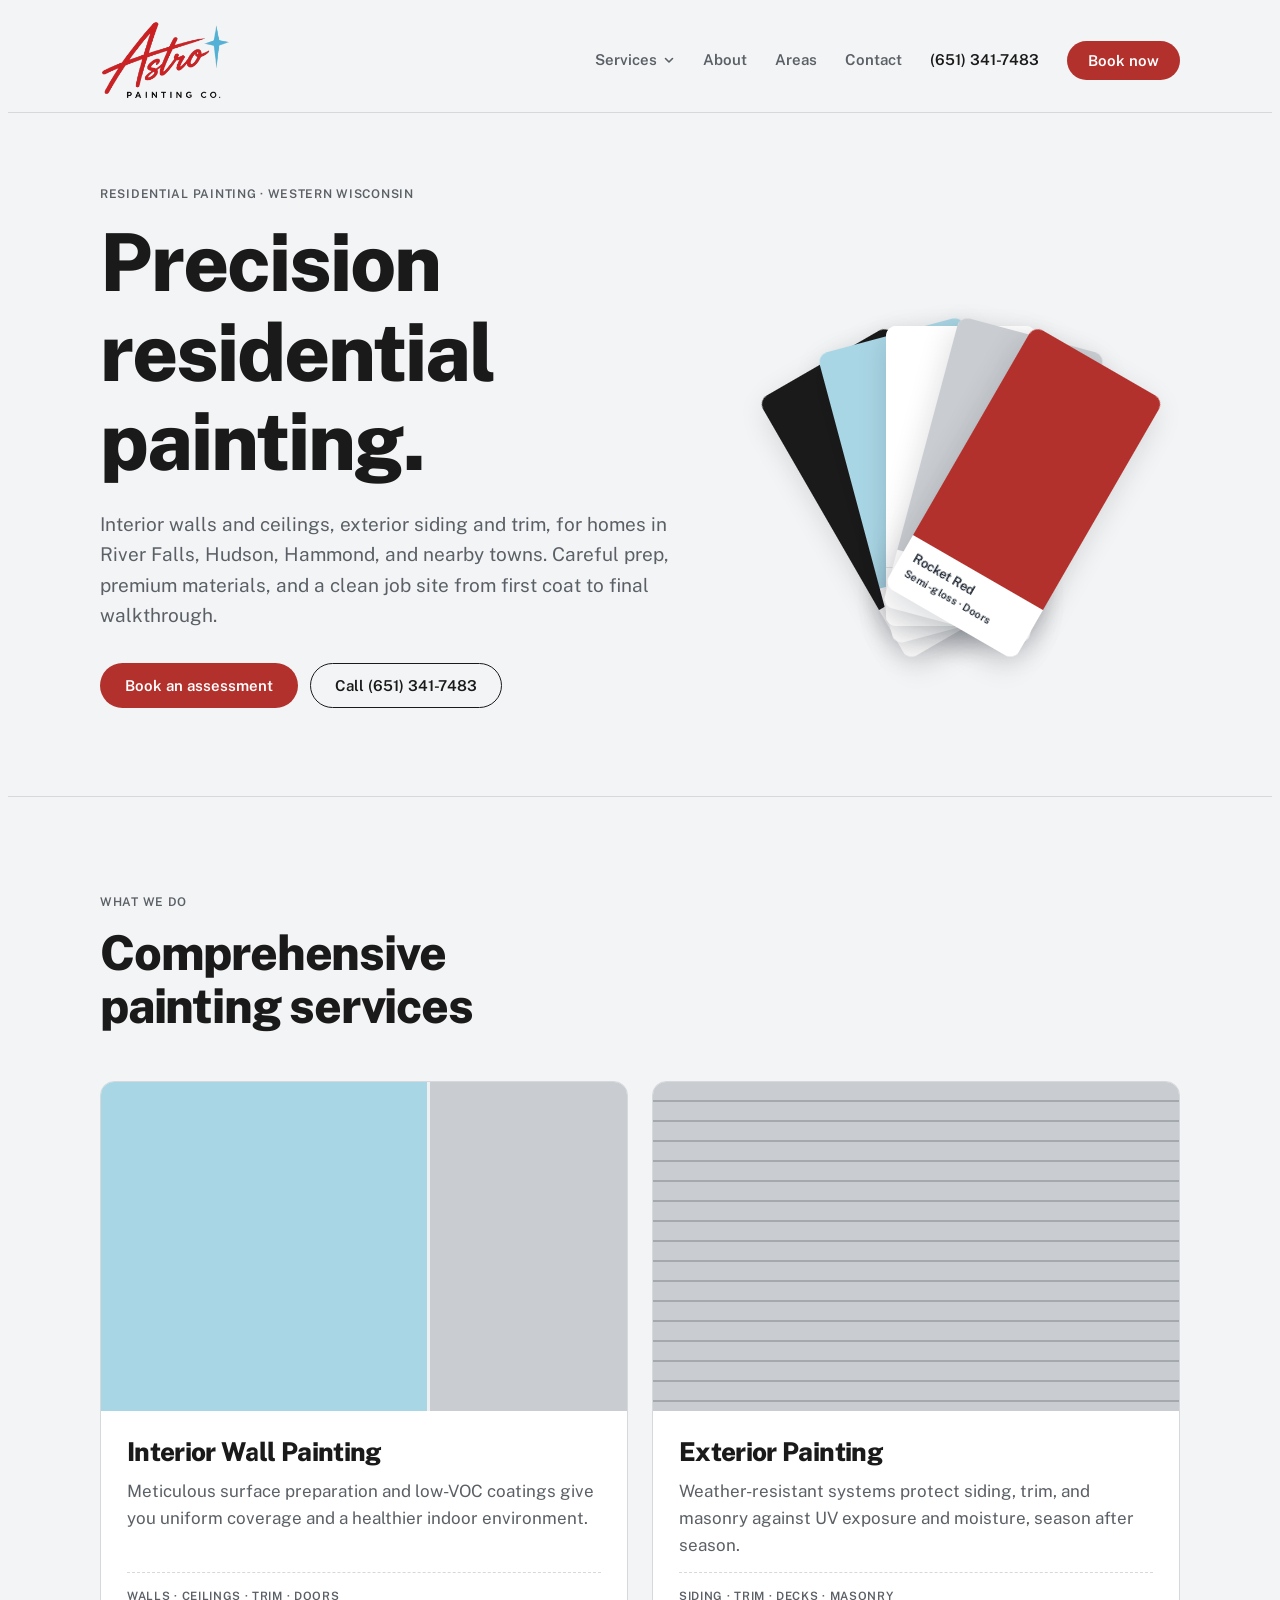
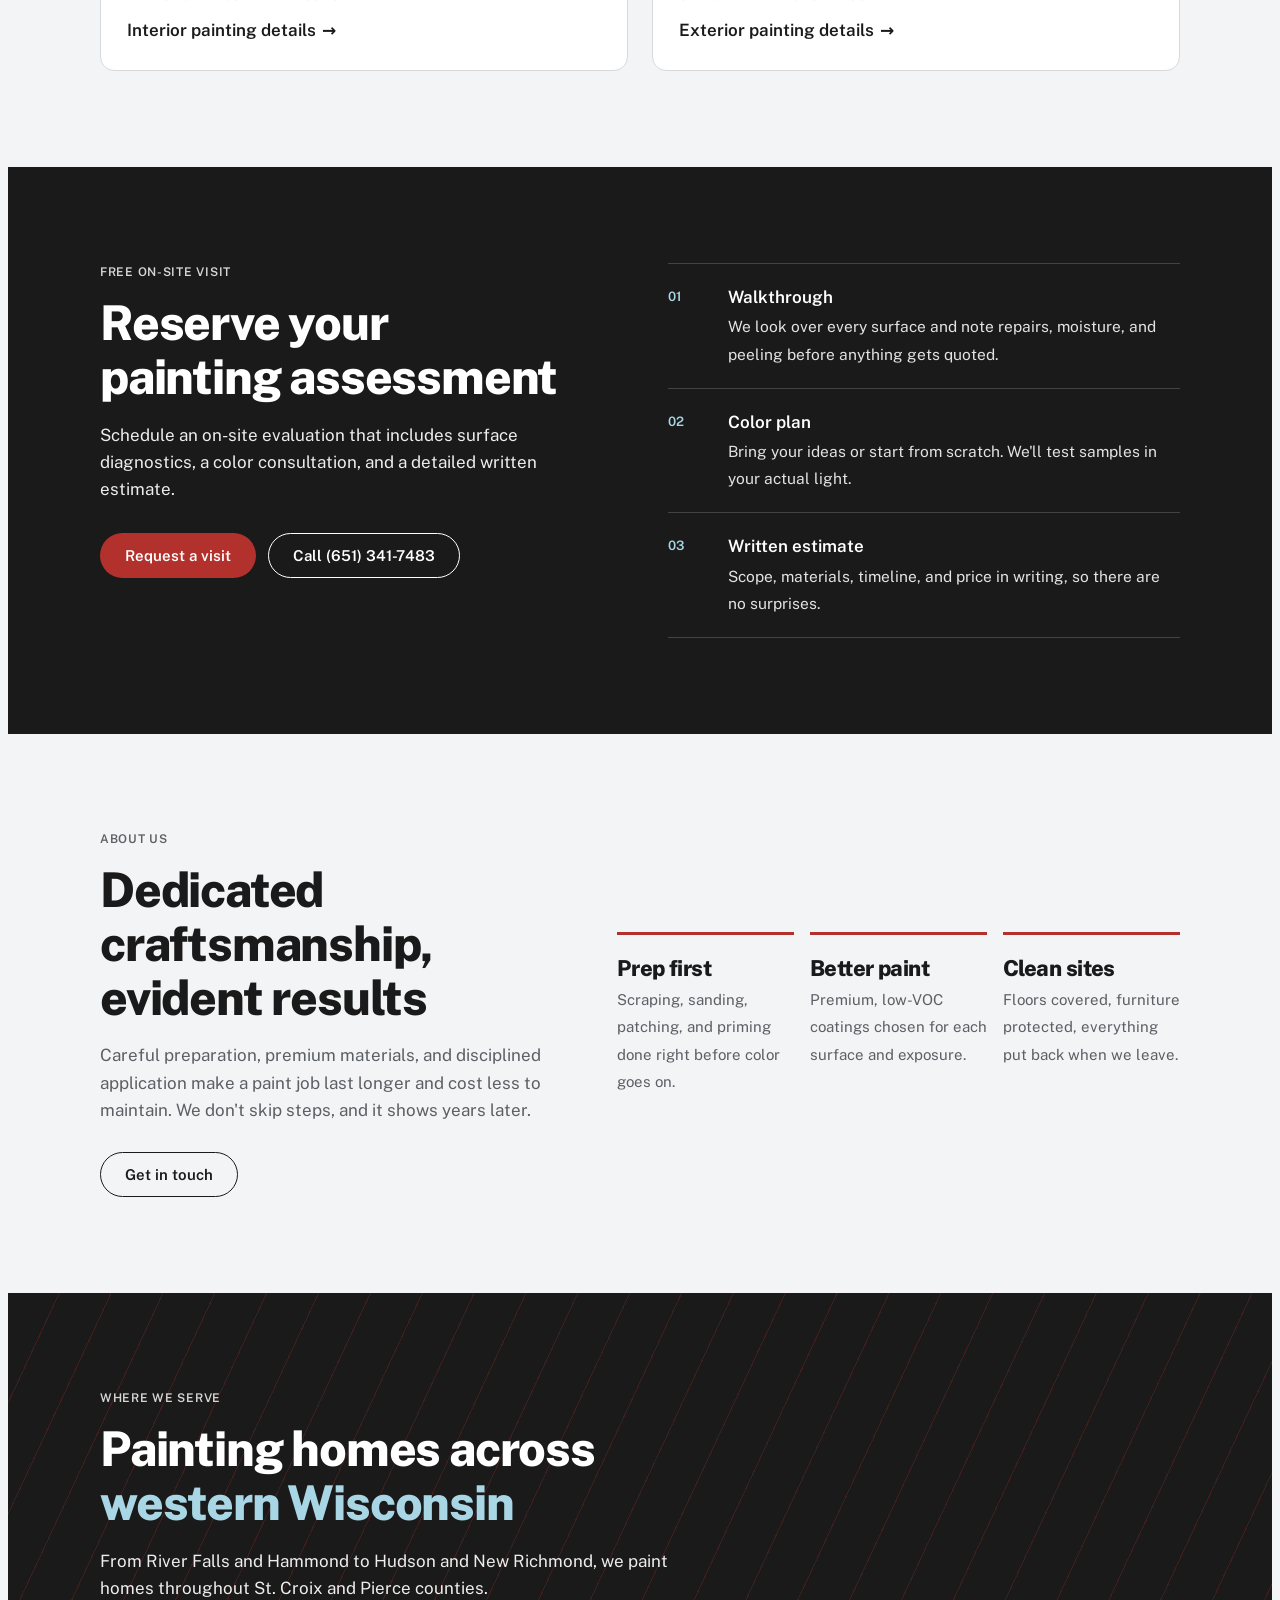
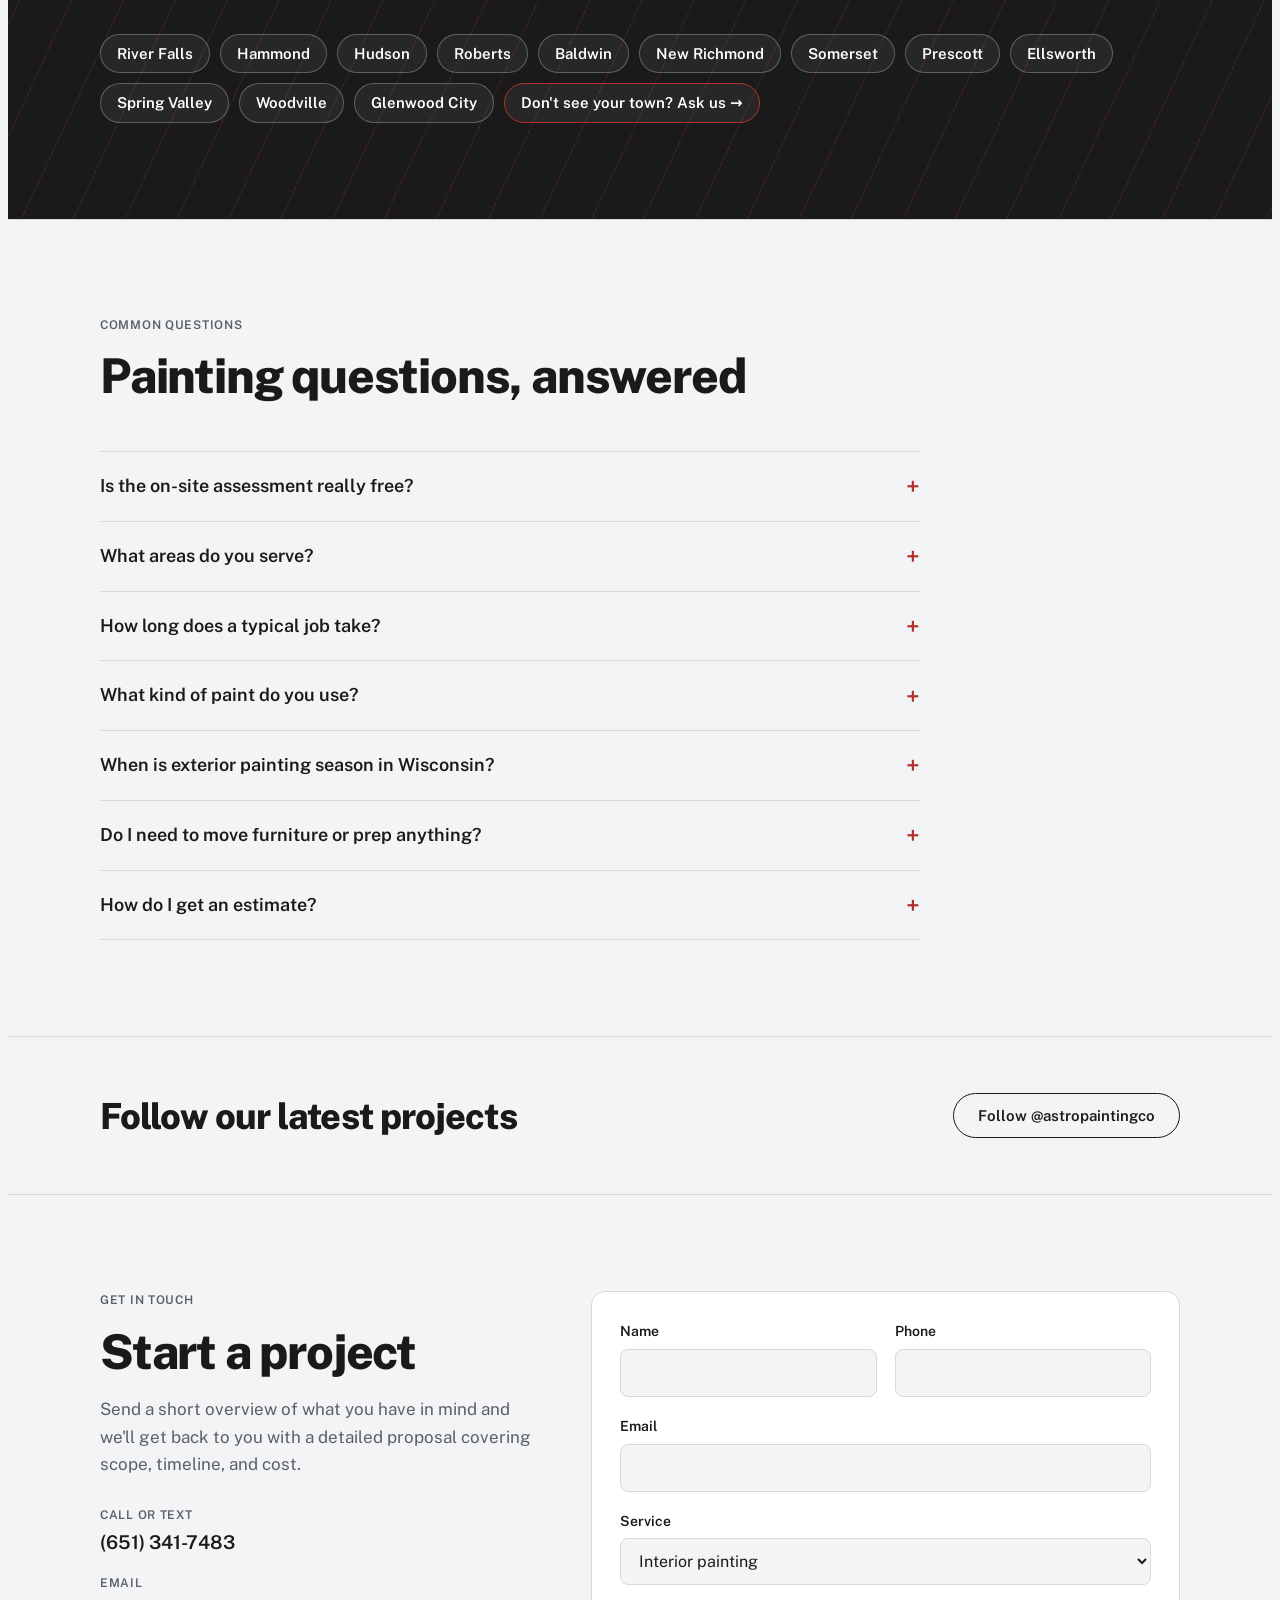
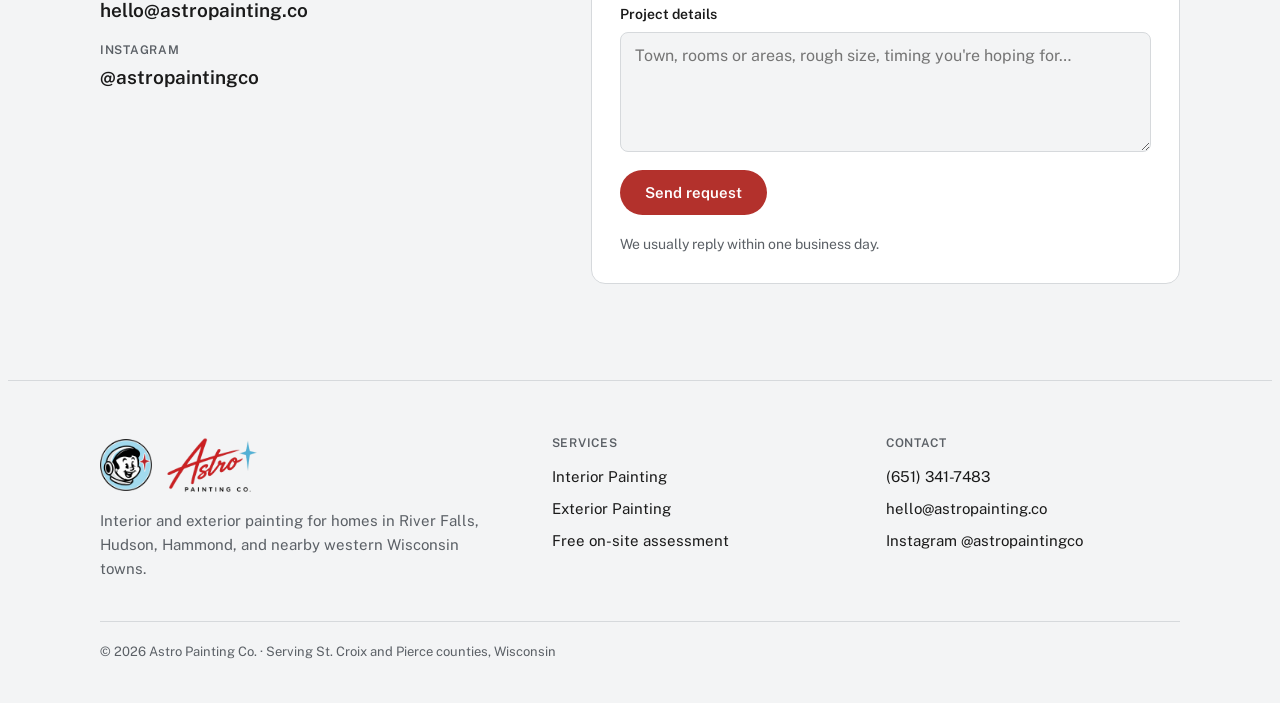
==== commit d01d4849: "Rename home page exterior card to Exterior Painting Co-Authored-By: Claude Opus 5.5 <noreply@anthrop" ====
--- a/index.html
+++ b/index.html
@@ -182,7 +182,7 @@
         <article class="svc">
           <div class="art art-exterior" role="img" aria-label="Painted lap siding"></div>
           <div class="body">
-            <h3>Exterior Façade Painting</h3>
+            <h3>Exterior Painting</h3>
             <p>Weather-resistant systems protect siding, trim, and masonry against UV exposure and moisture, season after season.</p>
             <div class="spec">Siding · Trim · Decks · Masonry</div>
             <a class="more" href="/exterior-painting/">Exterior painting details <span aria-hidden="true">→</span></a>
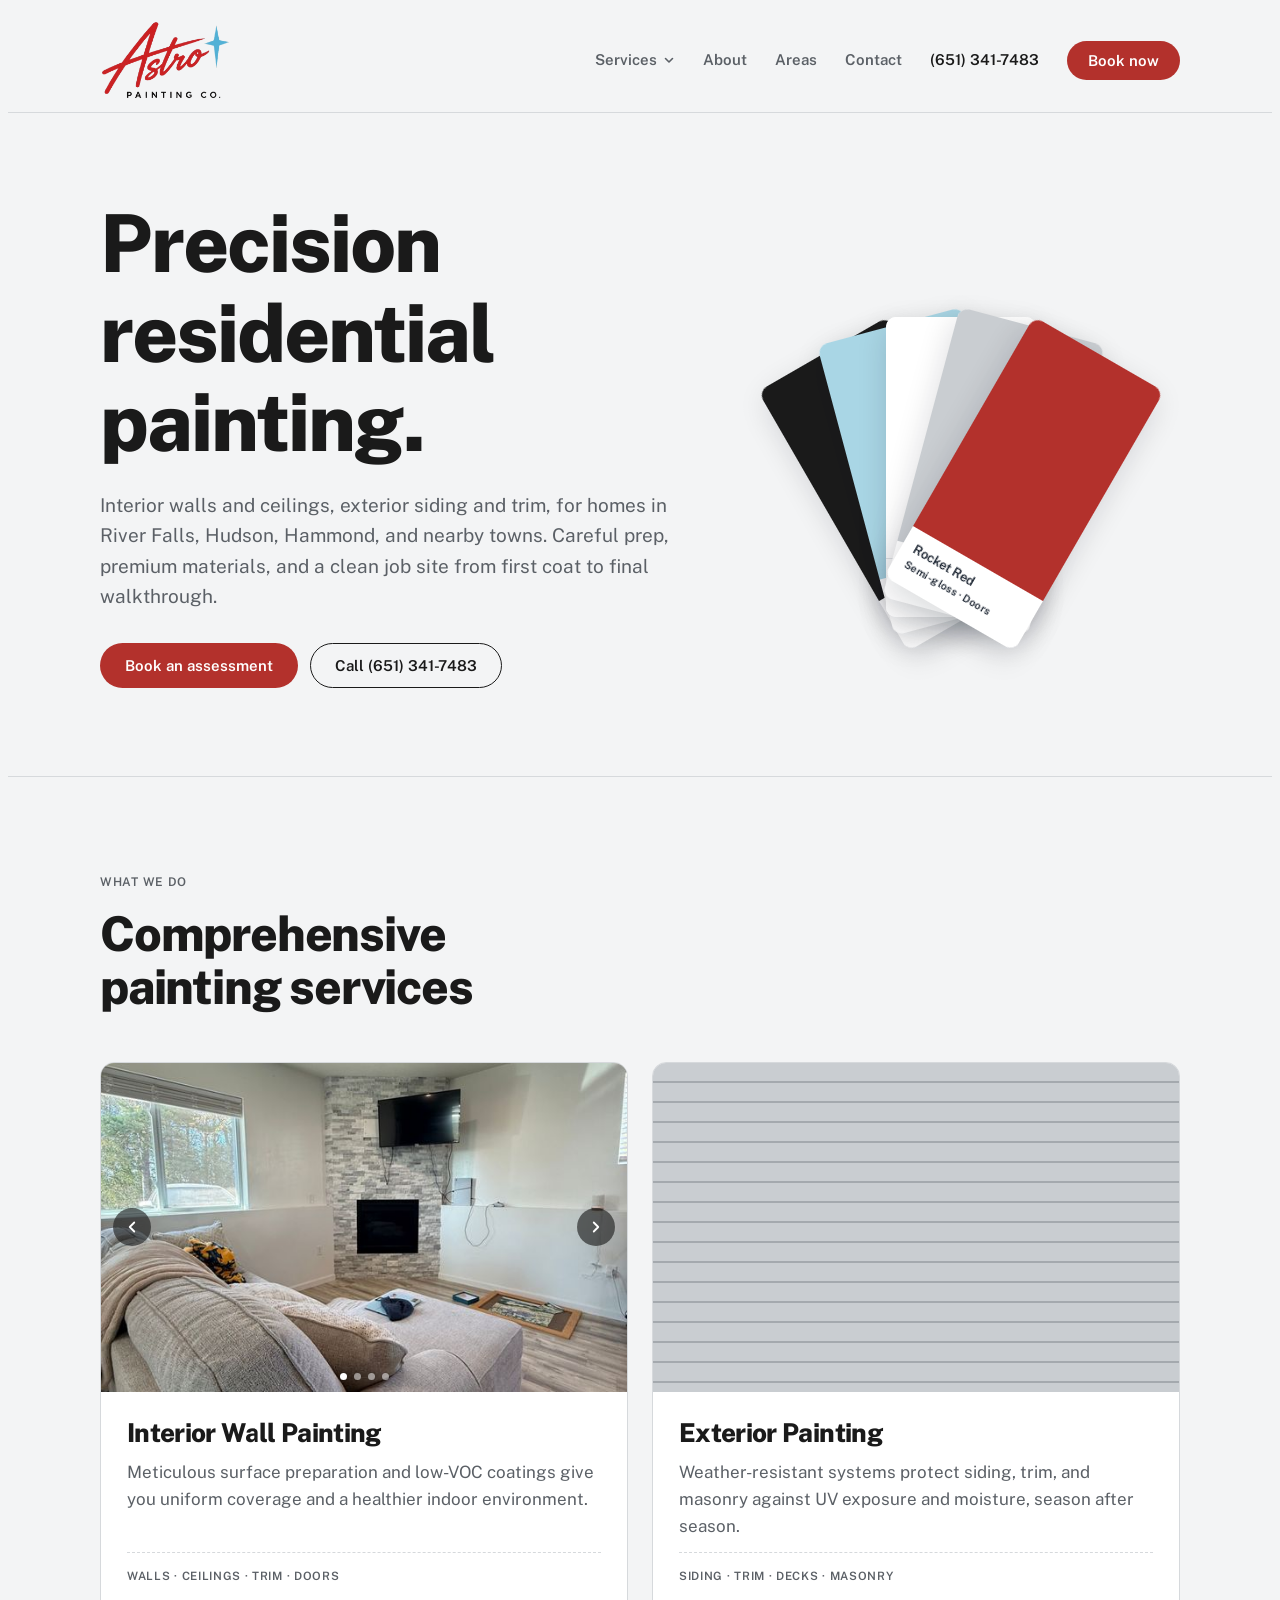
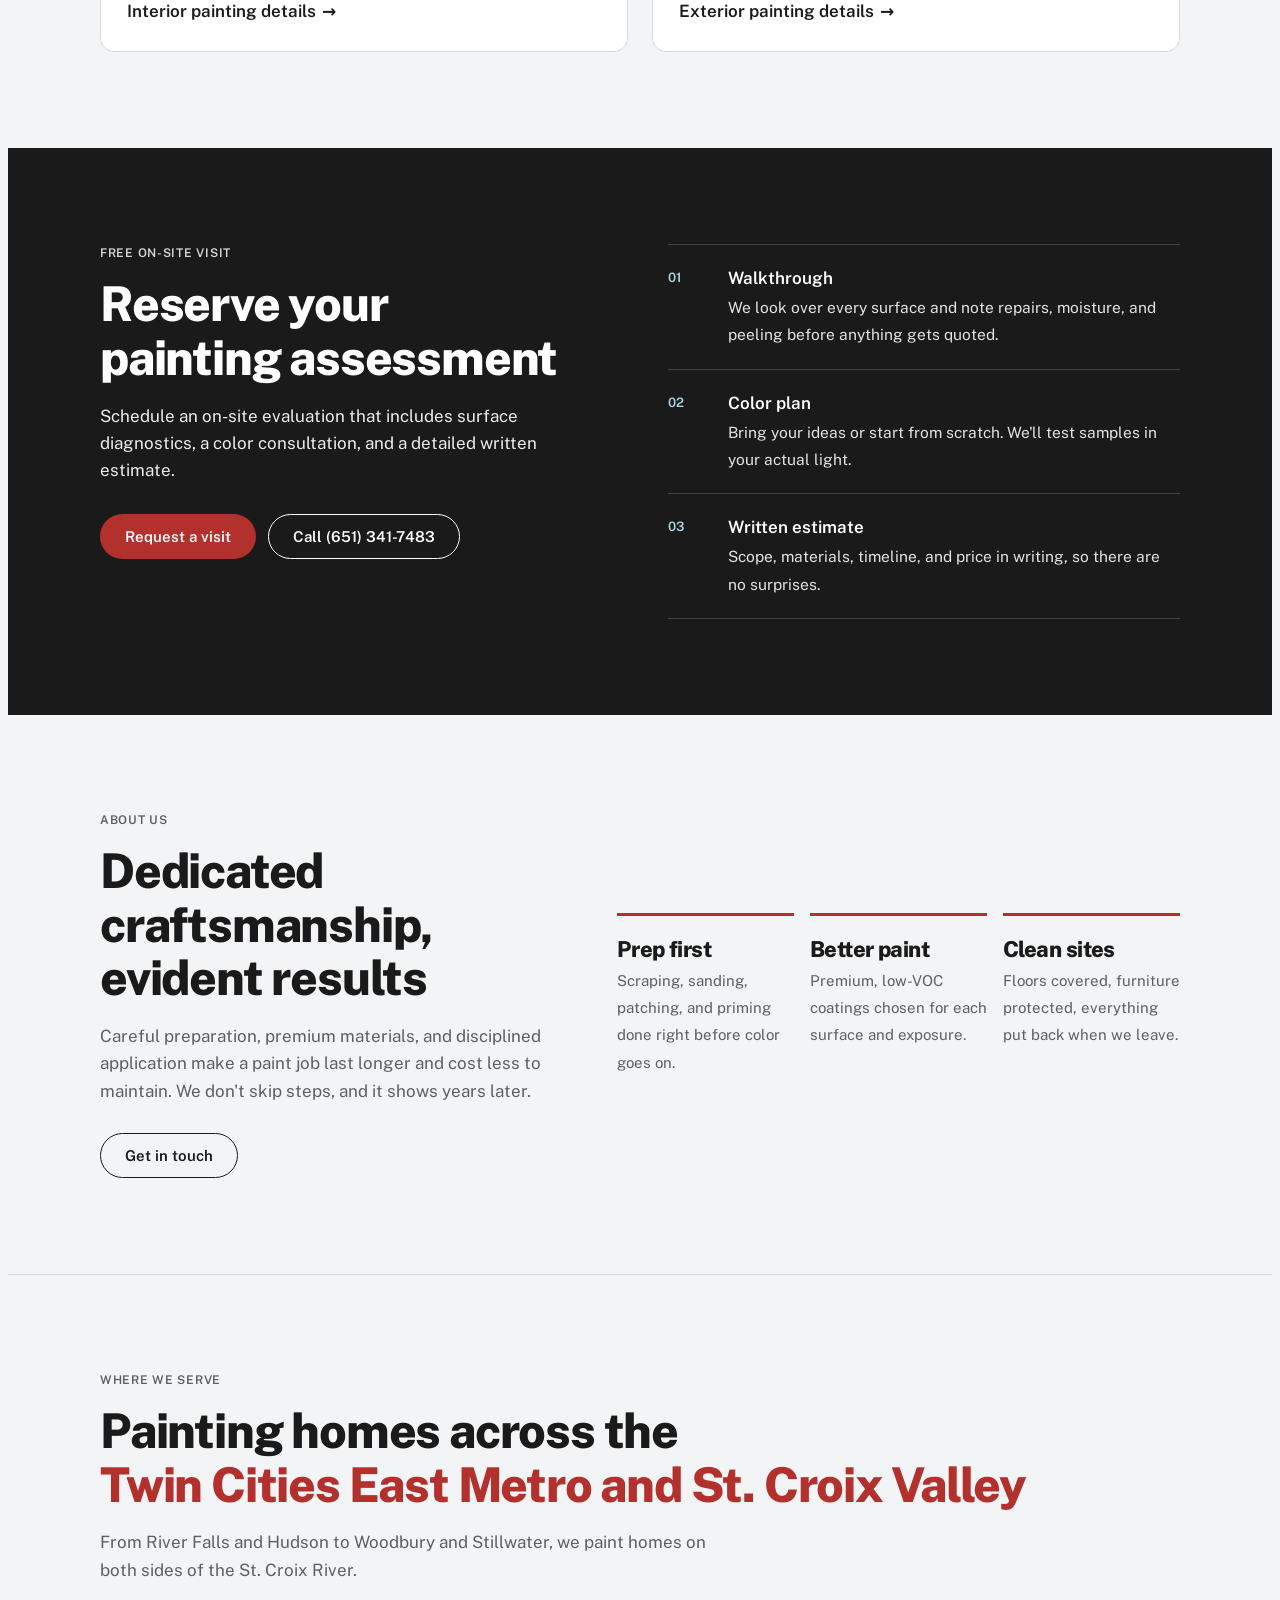
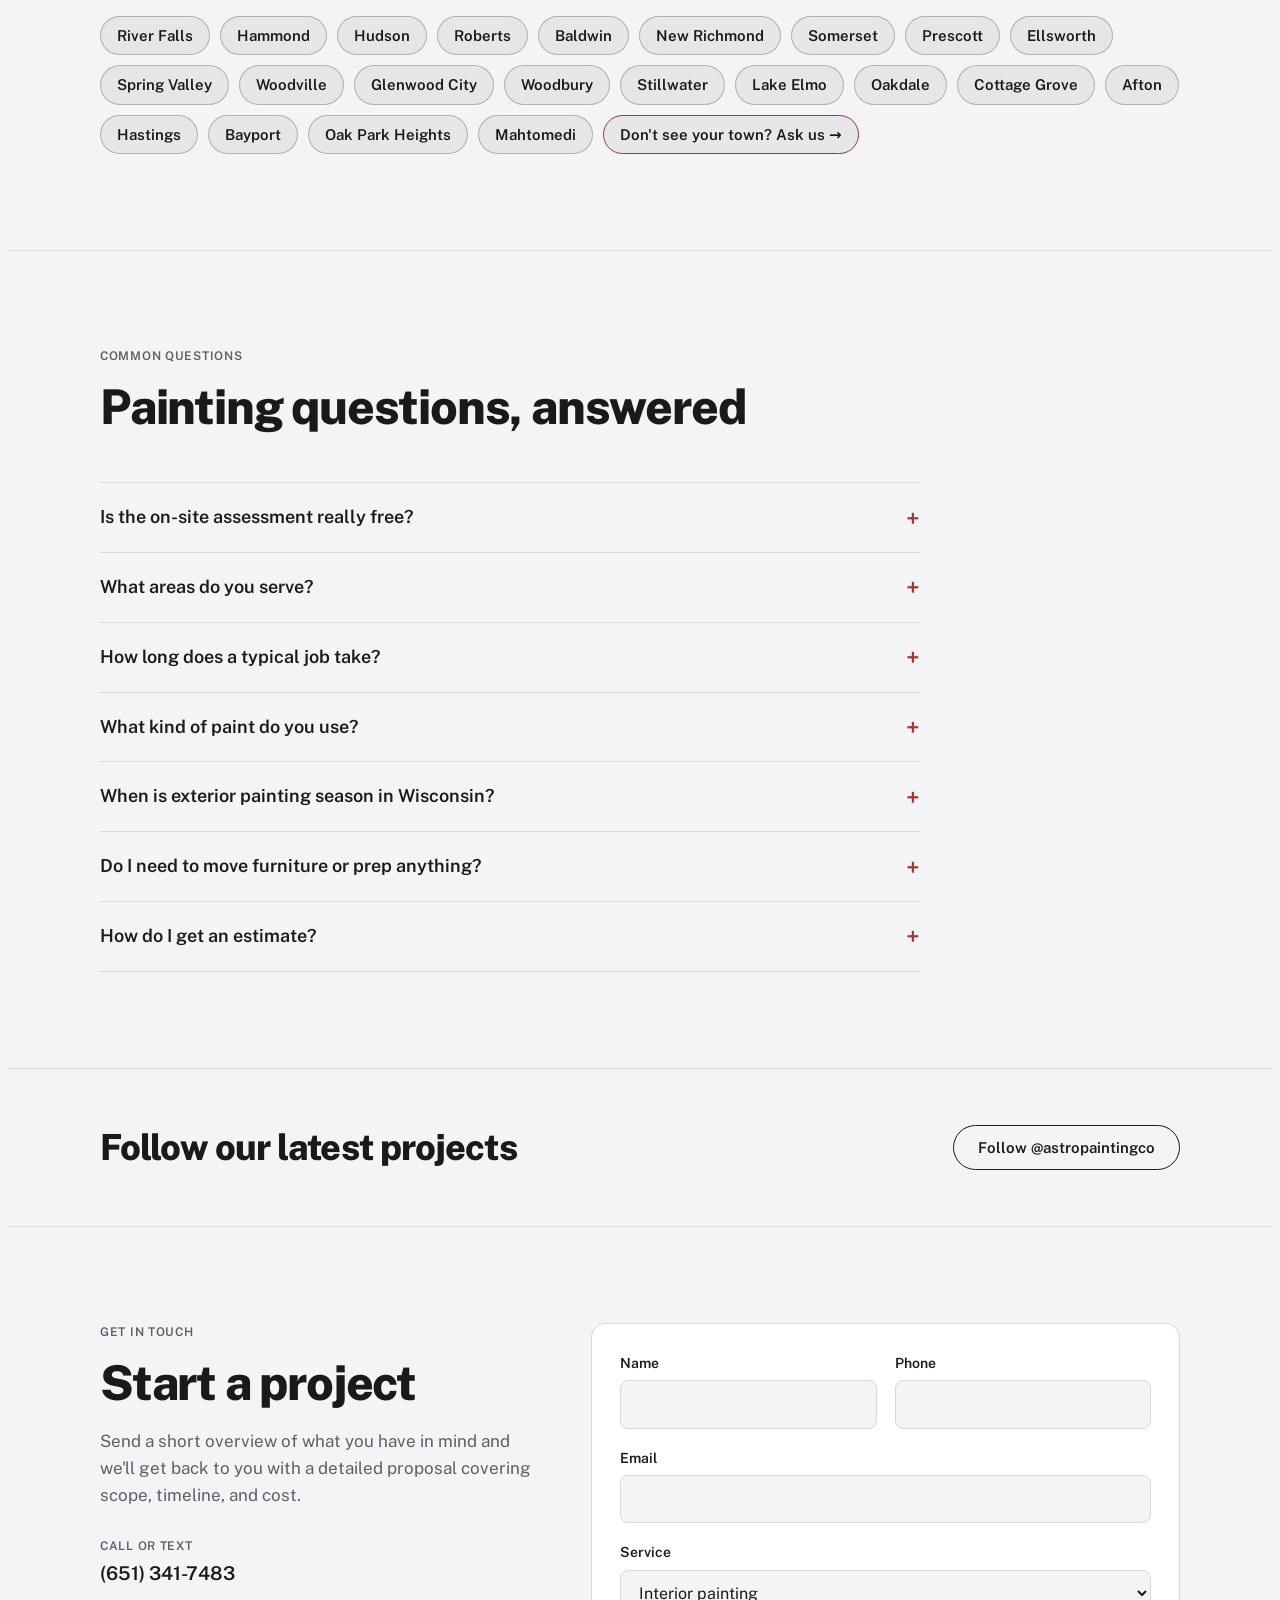
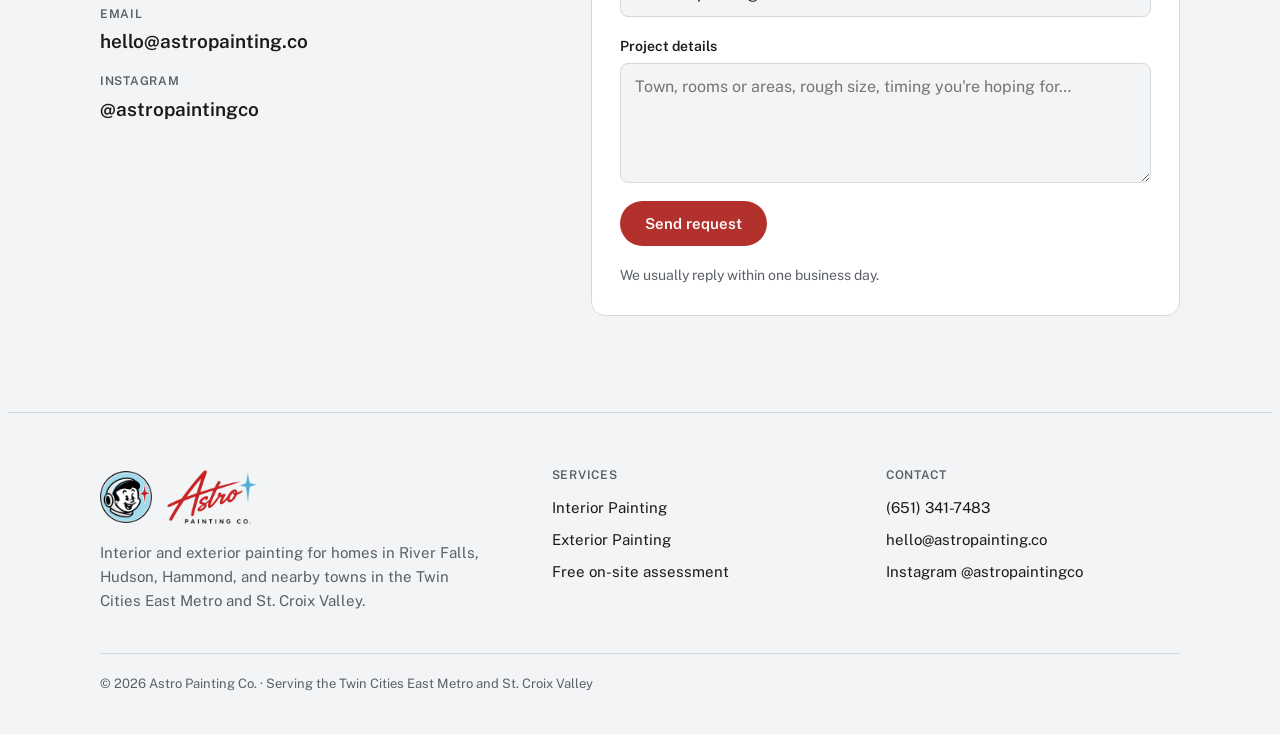
==== commit d2734811: "Interior photos, East Metro service area, plainer areas section - Interior card on the home page is " ====
--- a/index.html
+++ b/index.html
@@ -4,12 +4,12 @@
 <meta charset="utf-8">
 <meta name="viewport" content="width=device-width, initial-scale=1">
 <title>House Painters in River Falls, WI | Astro Painting Co.</title>
-<meta name="description" content="Interior and exterior house painting in River Falls, Hudson, Hammond, and nearby western Wisconsin towns. Free on-site assessment. Call (651) 341-7483.">
+<meta name="description" content="Interior and exterior house painting in River Falls, Hudson, Hammond, and nearby towns in the Twin Cities East Metro and St. Croix Valley. Free on-site assessment. Call (651) 341-7483.">
 <link rel="canonical" href="https://www.astropainting.co/">
 <meta property="og:type" content="website">
 <meta property="og:site_name" content="Astro Painting Co.">
 <meta property="og:title" content="House Painters in River Falls, WI | Astro Painting Co.">
-<meta property="og:description" content="Interior and exterior house painting in River Falls, Hudson, Hammond, and nearby western Wisconsin towns. Free on-site assessment. Call (651) 341-7483.">
+<meta property="og:description" content="Interior and exterior house painting in River Falls, Hudson, Hammond, and nearby towns in the Twin Cities East Metro and St. Croix Valley. Free on-site assessment. Call (651) 341-7483.">
 <meta property="og:url" content="https://www.astropainting.co/">
 <meta property="og:image" content="https://www.astropainting.co/images/og-image.png">
 <meta property="og:image:width" content="1200">
@@ -24,6 +24,7 @@
 <link rel="stylesheet" href="https://fonts.googleapis.com/css2?family=Public+Sans:wght@400;600;800&display=swap">
 <link rel="stylesheet" href="/css/site.css">
 <script src="/js/nav.js" defer></script>
+<script src="/js/gallery.js" defer></script>
 <script type="application/ld+json">
 {
   "@context": "https://schema.org",
@@ -35,7 +36,7 @@
   "image": "https://www.astropainting.co/images/og-image.png",
   "telephone": "+1-651-341-7483",
   "email": "hello@astropainting.co",
-  "description": "Residential interior and exterior painting in River Falls, Hudson, Hammond, and nearby western Wisconsin towns.",
+  "description": "Residential interior and exterior painting in River Falls, Hudson, Hammond, and nearby towns in the Twin Cities East Metro and St. Croix Valley.",
   "areaServed": [
     {
       "@type": "City",
@@ -84,6 +85,46 @@
     {
       "@type": "City",
       "name": "Glenwood City, WI"
+    },
+    {
+      "@type": "City",
+      "name": "Woodbury, MN"
+    },
+    {
+      "@type": "City",
+      "name": "Stillwater, MN"
+    },
+    {
+      "@type": "City",
+      "name": "Lake Elmo, MN"
+    },
+    {
+      "@type": "City",
+      "name": "Oakdale, MN"
+    },
+    {
+      "@type": "City",
+      "name": "Cottage Grove, MN"
+    },
+    {
+      "@type": "City",
+      "name": "Afton, MN"
+    },
+    {
+      "@type": "City",
+      "name": "Hastings, MN"
+    },
+    {
+      "@type": "City",
+      "name": "Bayport, MN"
+    },
+    {
+      "@type": "City",
+      "name": "Oak Park Heights, MN"
+    },
+    {
+      "@type": "City",
+      "name": "Mahtomedi, MN"
     }
   ],
   "sameAs": [
@@ -145,7 +186,6 @@
   <section class="hero" style="padding-block:0">
     <div class="wrap">
       <div>
-        <div class="eyebrow">Residential painting · Western Wisconsin</div>
         <h1>Precision residential painting.</h1>
         <p class="lede">Interior walls and ceilings, exterior siding and trim, for homes in River Falls, Hudson, Hammond, and nearby towns. Careful prep, premium materials, and a clean job site from first coat to final walkthrough.</p>
         <div class="actions">
@@ -171,7 +211,17 @@
       </div>
       <div class="svc-grid">
         <article class="svc">
-          <div class="art art-interior" role="img" aria-label="Two-tone painted wall"></div>
+          <div class="art gallery" data-gallery>
+            <div class="gallery-track" tabindex="0" role="group" aria-label="Interior painting photos, use arrow keys to browse">
+              <img src="/images/interior/living-room-1200.jpg" srcset="/images/interior/living-room-600.jpg 600w, /images/interior/living-room-1200.jpg 1200w" sizes="(max-width: 900px) 92vw, 548px" width="1200" height="750" alt="Living room with bright white walls and a stacked-stone corner fireplace" loading="lazy" decoding="async">
+              <img src="/images/interior/bedroom-warm-1200.jpg" srcset="/images/interior/bedroom-warm-600.jpg 600w, /images/interior/bedroom-warm-1200.jpg 1200w" sizes="(max-width: 900px) 92vw, 548px" width="1200" height="750" alt="Empty bedroom with warm cream walls, wood trim, and hardwood floors" loading="lazy" decoding="async">
+              <img src="/images/interior/bedroom-white-1200.jpg" srcset="/images/interior/bedroom-white-600.jpg 600w, /images/interior/bedroom-white-1200.jpg 1200w" sizes="(max-width: 900px) 92vw, 548px" width="1200" height="750" alt="Bedroom with soft white walls, white window casings, and hardwood floors" loading="lazy" decoding="async">
+              <img src="/images/interior/bathroom-1200.jpg" srcset="/images/interior/bathroom-600.jpg 600w, /images/interior/bathroom-1200.jpg 1200w" sizes="(max-width: 900px) 92vw, 548px" width="1200" height="750" alt="Bathroom with bright white walls and a sage green vanity" loading="lazy" decoding="async">
+            </div>
+            <button class="gallery-btn prev" type="button" aria-label="Previous photo"><svg width="18" height="18" viewBox="0 0 24 24" fill="none" stroke="currentColor" stroke-width="2.4" stroke-linecap="round" stroke-linejoin="round" aria-hidden="true"><path d="M15 18l-6-6 6-6"/></svg></button>
+            <button class="gallery-btn next" type="button" aria-label="Next photo"><svg width="18" height="18" viewBox="0 0 24 24" fill="none" stroke="currentColor" stroke-width="2.4" stroke-linecap="round" stroke-linejoin="round" aria-hidden="true"><path d="M9 18l6-6-6-6"/></svg></button>
+            <div class="gallery-dots" aria-hidden="true"><span></span><span></span><span></span><span></span></div>
+          </div>
           <div class="body">
             <h3>Interior Wall Painting</h3>
             <p>Meticulous surface preparation and low-VOC coatings give you uniform coverage and a healthier indoor environment.</p>
@@ -227,9 +277,9 @@
   <section class="areas" id="areas">
     <div class="wrap">
       <div class="eyebrow">Where we serve</div>
-      <h2>Painting homes across <em>western Wisconsin</em></h2>
-      <p class="lead">From River Falls and Hammond to Hudson and New Richmond, we paint homes throughout St. Croix and Pierce counties.</p>
-      <ul class="towns"><li><span class="town">River Falls</span></li><li><span class="town">Hammond</span></li><li><span class="town">Hudson</span></li><li><span class="town">Roberts</span></li><li><span class="town">Baldwin</span></li><li><span class="town">New Richmond</span></li><li><span class="town">Somerset</span></li><li><span class="town">Prescott</span></li><li><span class="town">Ellsworth</span></li><li><span class="town">Spring Valley</span></li><li><span class="town">Woodville</span></li><li><span class="town">Glenwood City</span></li><li><a class="town town-ask" href="/#contact">Don't see your town? Ask us →</a></li></ul>
+      <h2>Painting homes across the <em>Twin Cities East Metro and St. Croix Valley</em></h2>
+      <p class="lead">From River Falls and Hudson to Woodbury and Stillwater, we paint homes on both sides of the St. Croix River.</p>
+      <ul class="towns"><li><span class="town">River Falls</span></li><li><span class="town">Hammond</span></li><li><span class="town">Hudson</span></li><li><span class="town">Roberts</span></li><li><span class="town">Baldwin</span></li><li><span class="town">New Richmond</span></li><li><span class="town">Somerset</span></li><li><span class="town">Prescott</span></li><li><span class="town">Ellsworth</span></li><li><span class="town">Spring Valley</span></li><li><span class="town">Woodville</span></li><li><span class="town">Glenwood City</span></li><li><span class="town">Woodbury</span></li><li><span class="town">Stillwater</span></li><li><span class="town">Lake Elmo</span></li><li><span class="town">Oakdale</span></li><li><span class="town">Cottage Grove</span></li><li><span class="town">Afton</span></li><li><span class="town">Hastings</span></li><li><span class="town">Bayport</span></li><li><span class="town">Oak Park Heights</span></li><li><span class="town">Mahtomedi</span></li><li><a class="town town-ask" href="/#contact">Don't see your town? Ask us →</a></li></ul>
     </div>
   </section>
 
@@ -241,7 +291,7 @@
       </div>
       <div class="faq-list">
         <details><summary>Is the on-site assessment really free?</summary><p>Yes. We walk through the space with you, look over every surface, talk through colors, and follow up with a detailed written estimate. There's no obligation to book.</p></details>
-        <details><summary>What areas do you serve?</summary><p>We paint homes in River Falls, Hammond, Hudson, Roberts, Baldwin, New Richmond, Somerset, Prescott, Ellsworth, Spring Valley, Woodville, and Glenwood City, Wisconsin. If you're nearby but don't see your town, <a href="#contact">ask us</a>.</p></details>
+        <details><summary>What areas do you serve?</summary><p>We paint homes across the Twin Cities East Metro and St. Croix Valley. In Wisconsin: River Falls, Hammond, Hudson, Roberts, Baldwin, New Richmond, Somerset, Prescott, Ellsworth, Spring Valley, Woodville, and Glenwood City. In Minnesota: Woodbury, Stillwater, Lake Elmo, Oakdale, Cottage Grove, Afton, Hastings, Bayport, Oak Park Heights, and Mahtomedi. If you're nearby but don't see your town, <a href="#contact">ask us</a>.</p></details>
         <details><summary>How long does a typical job take?</summary><p>It depends on the size of the space and how much prep the surfaces need. Your written estimate spells out the timeline before any work starts, so you know what to expect.</p></details>
         <details><summary>What kind of paint do you use?</summary><p>Premium, low-VOC coatings chosen for each surface and exposure. If you already have a color in mind, bring it. We'll test samples in your actual light before committing.</p></details>
         <details><summary>When is exterior painting season in Wisconsin?</summary><p>Exterior paint needs dry weather and temperatures within the range on the product label, which here usually means late spring through early fall. Spots fill up, so it pays to book your assessment early.</p></details>
@@ -292,7 +342,7 @@
   <div class="wrap foot-grid">
     <div class="foot-brand">
       <a class="logo" href="/"><img class="footer-mascot" src="/images/mascot.png" width="512" height="512" alt=""><picture><source srcset="/images/astro-logo-dark.png" media="(prefers-color-scheme: dark)"><img class="footer-word" src="/images/astro-logo.png" width="491" height="300" alt="Astro Painting Co. home"></picture></a>
-      <p>Interior and exterior painting for homes in River Falls, Hudson, Hammond, and nearby western Wisconsin towns.</p>
+      <p>Interior and exterior painting for homes in River Falls, Hudson, Hammond, and nearby towns in the Twin Cities East Metro and St. Croix Valley.</p>
     </div>
     <div>
       <h3>Services</h3>
@@ -312,7 +362,7 @@
       </ul>
     </div>
   </div>
-  <div class="wrap"><div class="foot-bottom">© 2026 Astro Painting Co. · Serving St. Croix and Pierce counties, Wisconsin</div></div>
+  <div class="wrap"><div class="foot-bottom">© 2026 Astro Painting Co. · Serving the Twin Cities East Metro and St. Croix Valley</div></div>
 </footer>
 
 <script>
--- a/css/site.css
+++ b/css/site.css
@@ -101,6 +101,17 @@
 .art-interior { background: linear-gradient(90deg, #A9D6E5 0 62%, #C9CDD1 62% 100%); }
 .art-interior::after { content: ""; position: absolute; left: 62%; top: 0; bottom: 0; width: 3px; background: var(--surface); opacity: .7; }
 .art-exterior { background: repeating-linear-gradient(180deg, #C9CDD1 0 18px, #A4A9AE 18px 20px); }
+/* interior photo slider */
+.gallery { overflow: hidden; }
+.gallery-track { display: flex; height: 100%; overflow-x: auto; scroll-snap-type: x mandatory; scrollbar-width: none; }
+.gallery-track::-webkit-scrollbar { display: none; }
+.gallery-track img { flex: 0 0 100%; width: 100%; height: 100%; object-fit: cover; display: block; scroll-snap-align: start; }
+.gallery-btn { position: absolute; top: 50%; transform: translateY(-50%); width: 38px; height: 38px; border-radius: 999px; border: 0; display: grid; place-items: center; cursor: pointer; background: color-mix(in srgb, var(--band) 62%, transparent); color: var(--band-ink); transition: background .2s; }
+.gallery-btn:hover { background: color-mix(in srgb, var(--band) 85%, transparent); }
+.gallery-btn.prev { left: 12px; } .gallery-btn.next { right: 12px; }
+.gallery-dots { position: absolute; left: 0; right: 0; bottom: 12px; display: flex; justify-content: center; gap: 7px; pointer-events: none; }
+.gallery-dots span { width: 7px; height: 7px; border-radius: 50%; background: var(--band-ink); opacity: .5; transition: opacity .2s; box-shadow: 0 0 3px color-mix(in srgb, var(--band) 50%, transparent); }
+.gallery-dots span.on { opacity: 1; }
 @media (max-width: 900px) { .svc-grid { grid-template-columns: 1fr; max-width: 560px; } }
 
 /* Assessment band */
@@ -172,13 +183,10 @@
 @media (max-width: 760px) { .foot-grid { grid-template-columns: 1fr; gap: 28px; } }
 
 /* Service area band */
-.areas { background: var(--band); color: var(--band-ink); position: relative; overflow: hidden; }
-.areas::before { content: ""; position: absolute; inset: 0; pointer-events: none; background: repeating-linear-gradient(115deg, transparent 0 46px, color-mix(in srgb, var(--accent) 24%, transparent) 46px 47px); }
-.areas .wrap { position: relative; }
-.areas .eyebrow { color: color-mix(in srgb, var(--band-ink) 82%, transparent); }
+.areas { border-top: 1px solid var(--line); }
 .areas h2 { font-size: clamp(32px, 4.2vw, 48px); margin-top: 14px; }
-.areas h2 em { font-style: normal; color: var(--band-accent); display: block; }
-.areas p.lead { color: color-mix(in srgb, var(--band-ink) 92%, transparent); margin-top: 18px; max-width: 36em; }
+.areas h2 em { font-style: normal; color: var(--highlight); display: block; }
+.areas p.lead { color: var(--muted); margin-top: 18px; max-width: 36em; }
 .towns { list-style: none; margin: 32px 0 0; padding: 0; display: flex; flex-wrap: wrap; gap: 10px; }
 .town { display: inline-block; padding: 9px 16px; border-radius: 999px; font-weight: 600; font-size: 15px; line-height: 1.3; border: 1px solid color-mix(in srgb, currentColor 26%, transparent); background: color-mix(in srgb, currentColor 6%, transparent); }
 a.town-ask { border-color: var(--accent); text-decoration: none; font-weight: 600; transition: background .2s; }
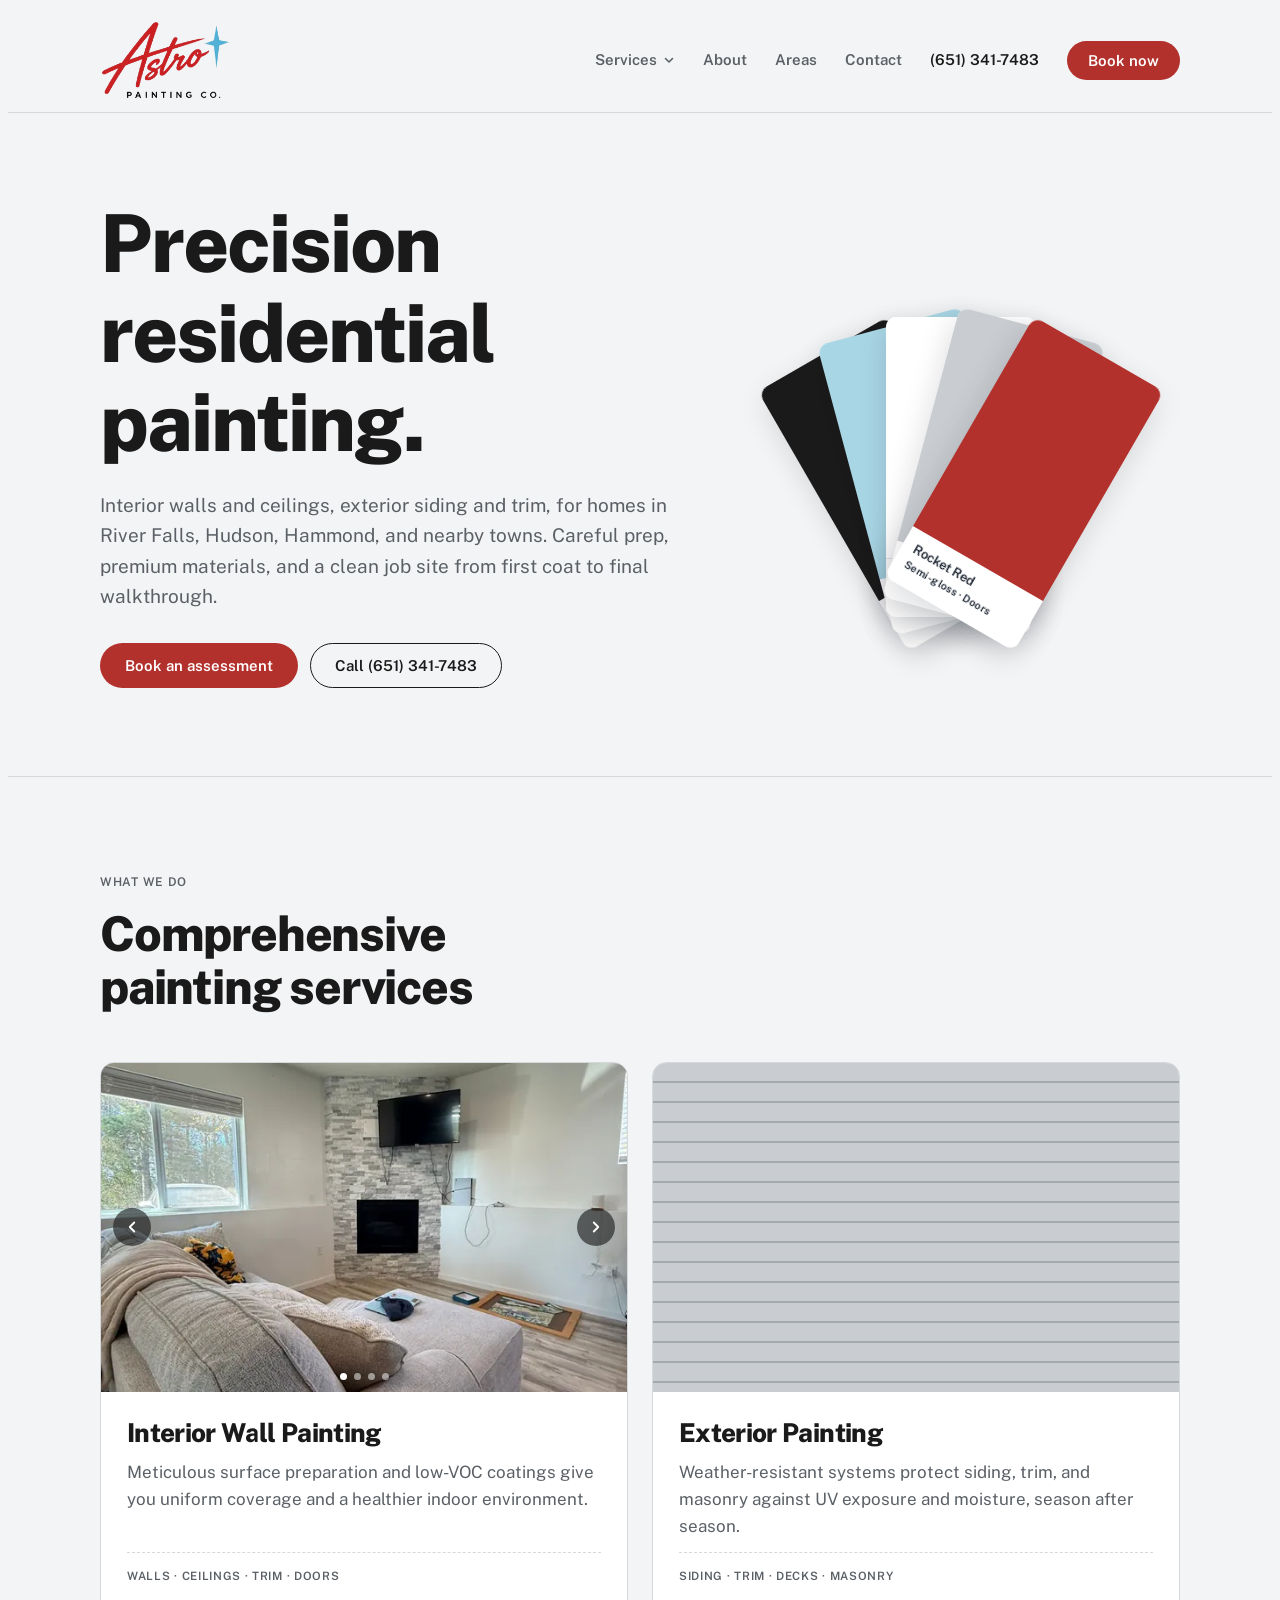
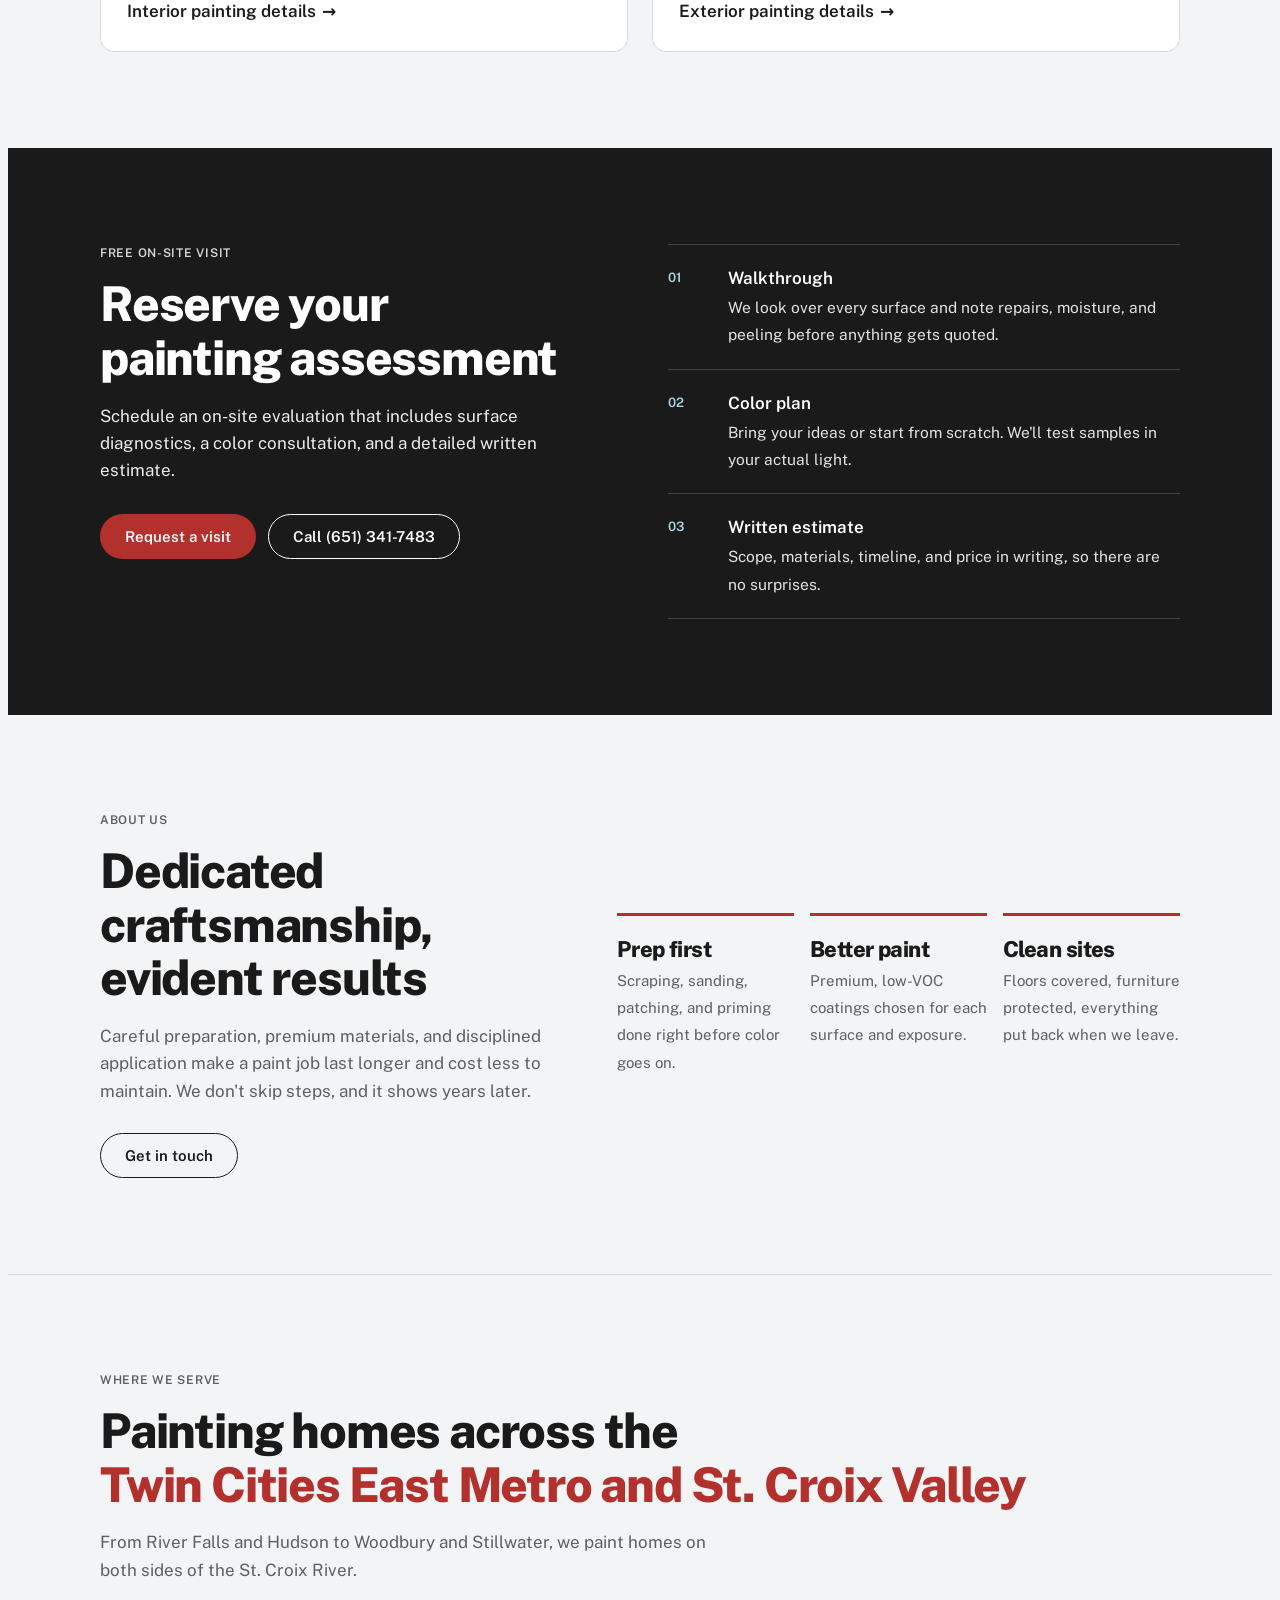
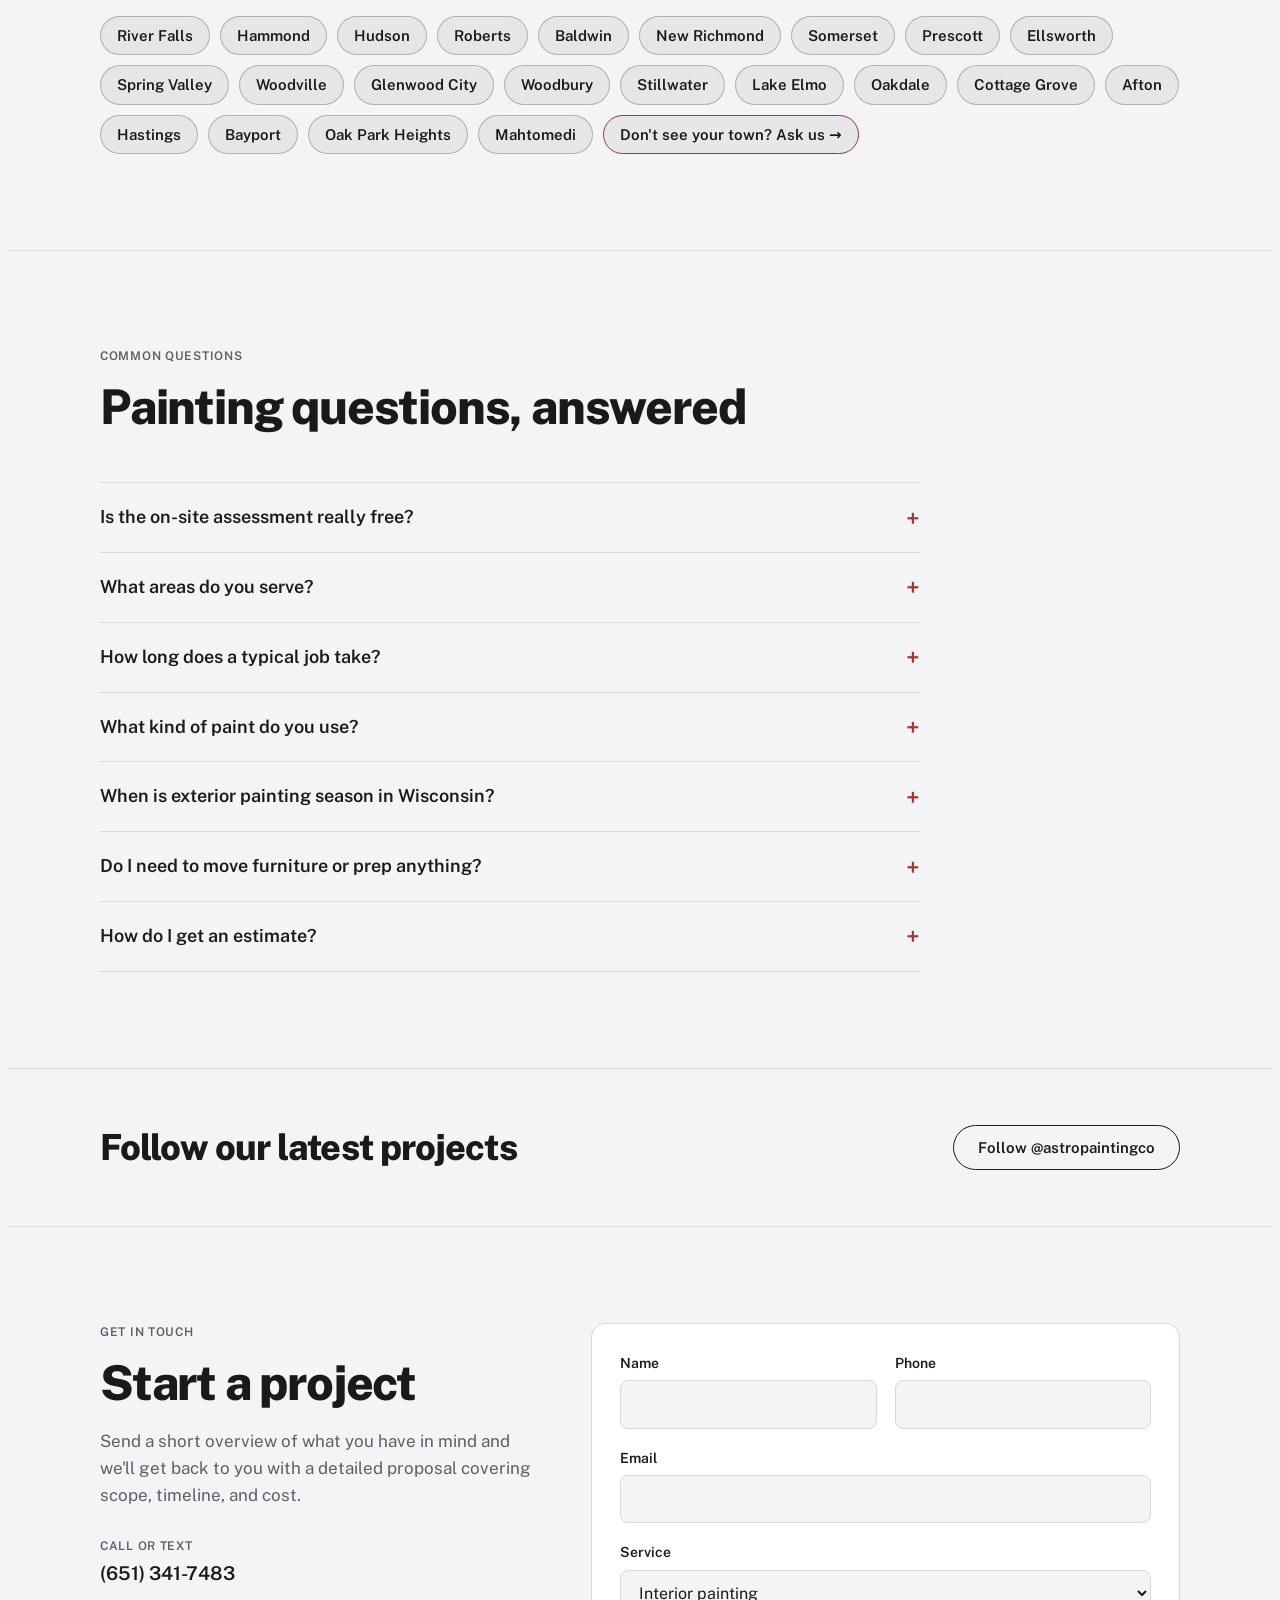
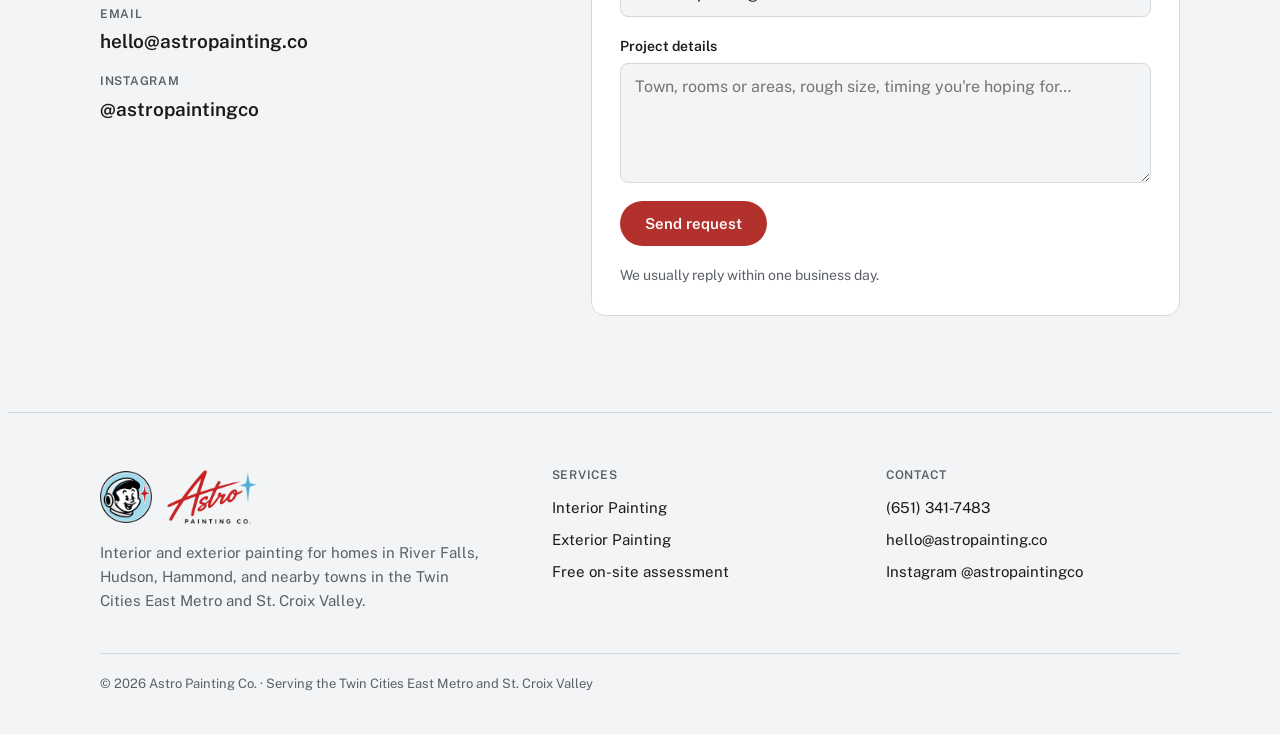
==== commit 219edbf3: "Serve interior slider photos as WebP Re-encode the four slider photos from the original uploads as W" ====
--- a/index.html
+++ b/index.html
@@ -213,10 +213,10 @@
         <article class="svc">
           <div class="art gallery" data-gallery>
             <div class="gallery-track" tabindex="0" role="group" aria-label="Interior painting photos, use arrow keys to browse">
-              <img src="/images/interior/living-room-1200.jpg" srcset="/images/interior/living-room-600.jpg 600w, /images/interior/living-room-1200.jpg 1200w" sizes="(max-width: 900px) 92vw, 548px" width="1200" height="750" alt="Living room with bright white walls and a stacked-stone corner fireplace" loading="lazy" decoding="async">
-              <img src="/images/interior/bedroom-warm-1200.jpg" srcset="/images/interior/bedroom-warm-600.jpg 600w, /images/interior/bedroom-warm-1200.jpg 1200w" sizes="(max-width: 900px) 92vw, 548px" width="1200" height="750" alt="Empty bedroom with warm cream walls, wood trim, and hardwood floors" loading="lazy" decoding="async">
-              <img src="/images/interior/bedroom-white-1200.jpg" srcset="/images/interior/bedroom-white-600.jpg 600w, /images/interior/bedroom-white-1200.jpg 1200w" sizes="(max-width: 900px) 92vw, 548px" width="1200" height="750" alt="Bedroom with soft white walls, white window casings, and hardwood floors" loading="lazy" decoding="async">
-              <img src="/images/interior/bathroom-1200.jpg" srcset="/images/interior/bathroom-600.jpg 600w, /images/interior/bathroom-1200.jpg 1200w" sizes="(max-width: 900px) 92vw, 548px" width="1200" height="750" alt="Bathroom with bright white walls and a sage green vanity" loading="lazy" decoding="async">
+              <img src="/images/interior/living-room-1200.webp" srcset="/images/interior/living-room-600.webp 600w, /images/interior/living-room-1200.webp 1200w" sizes="(max-width: 900px) 92vw, 548px" width="1200" height="750" alt="Living room with bright white walls and a stacked-stone corner fireplace" loading="lazy" decoding="async">
+              <img src="/images/interior/bedroom-warm-1200.webp" srcset="/images/interior/bedroom-warm-600.webp 600w, /images/interior/bedroom-warm-1200.webp 1200w" sizes="(max-width: 900px) 92vw, 548px" width="1200" height="750" alt="Empty bedroom with warm cream walls, wood trim, and hardwood floors" loading="lazy" decoding="async">
+              <img src="/images/interior/bedroom-white-1200.webp" srcset="/images/interior/bedroom-white-600.webp 600w, /images/interior/bedroom-white-1200.webp 1200w" sizes="(max-width: 900px) 92vw, 548px" width="1200" height="750" alt="Bedroom with soft white walls, white window casings, and hardwood floors" loading="lazy" decoding="async">
+              <img src="/images/interior/bathroom-1200.webp" srcset="/images/interior/bathroom-600.webp 600w, /images/interior/bathroom-1200.webp 1200w" sizes="(max-width: 900px) 92vw, 548px" width="1200" height="750" alt="Bathroom with bright white walls and a sage green vanity" loading="lazy" decoding="async">
             </div>
             <button class="gallery-btn prev" type="button" aria-label="Previous photo"><svg width="18" height="18" viewBox="0 0 24 24" fill="none" stroke="currentColor" stroke-width="2.4" stroke-linecap="round" stroke-linejoin="round" aria-hidden="true"><path d="M15 18l-6-6 6-6"/></svg></button>
             <button class="gallery-btn next" type="button" aria-label="Next photo"><svg width="18" height="18" viewBox="0 0 24 24" fill="none" stroke="currentColor" stroke-width="2.4" stroke-linecap="round" stroke-linejoin="round" aria-hidden="true"><path d="M9 18l6-6-6-6"/></svg></button>
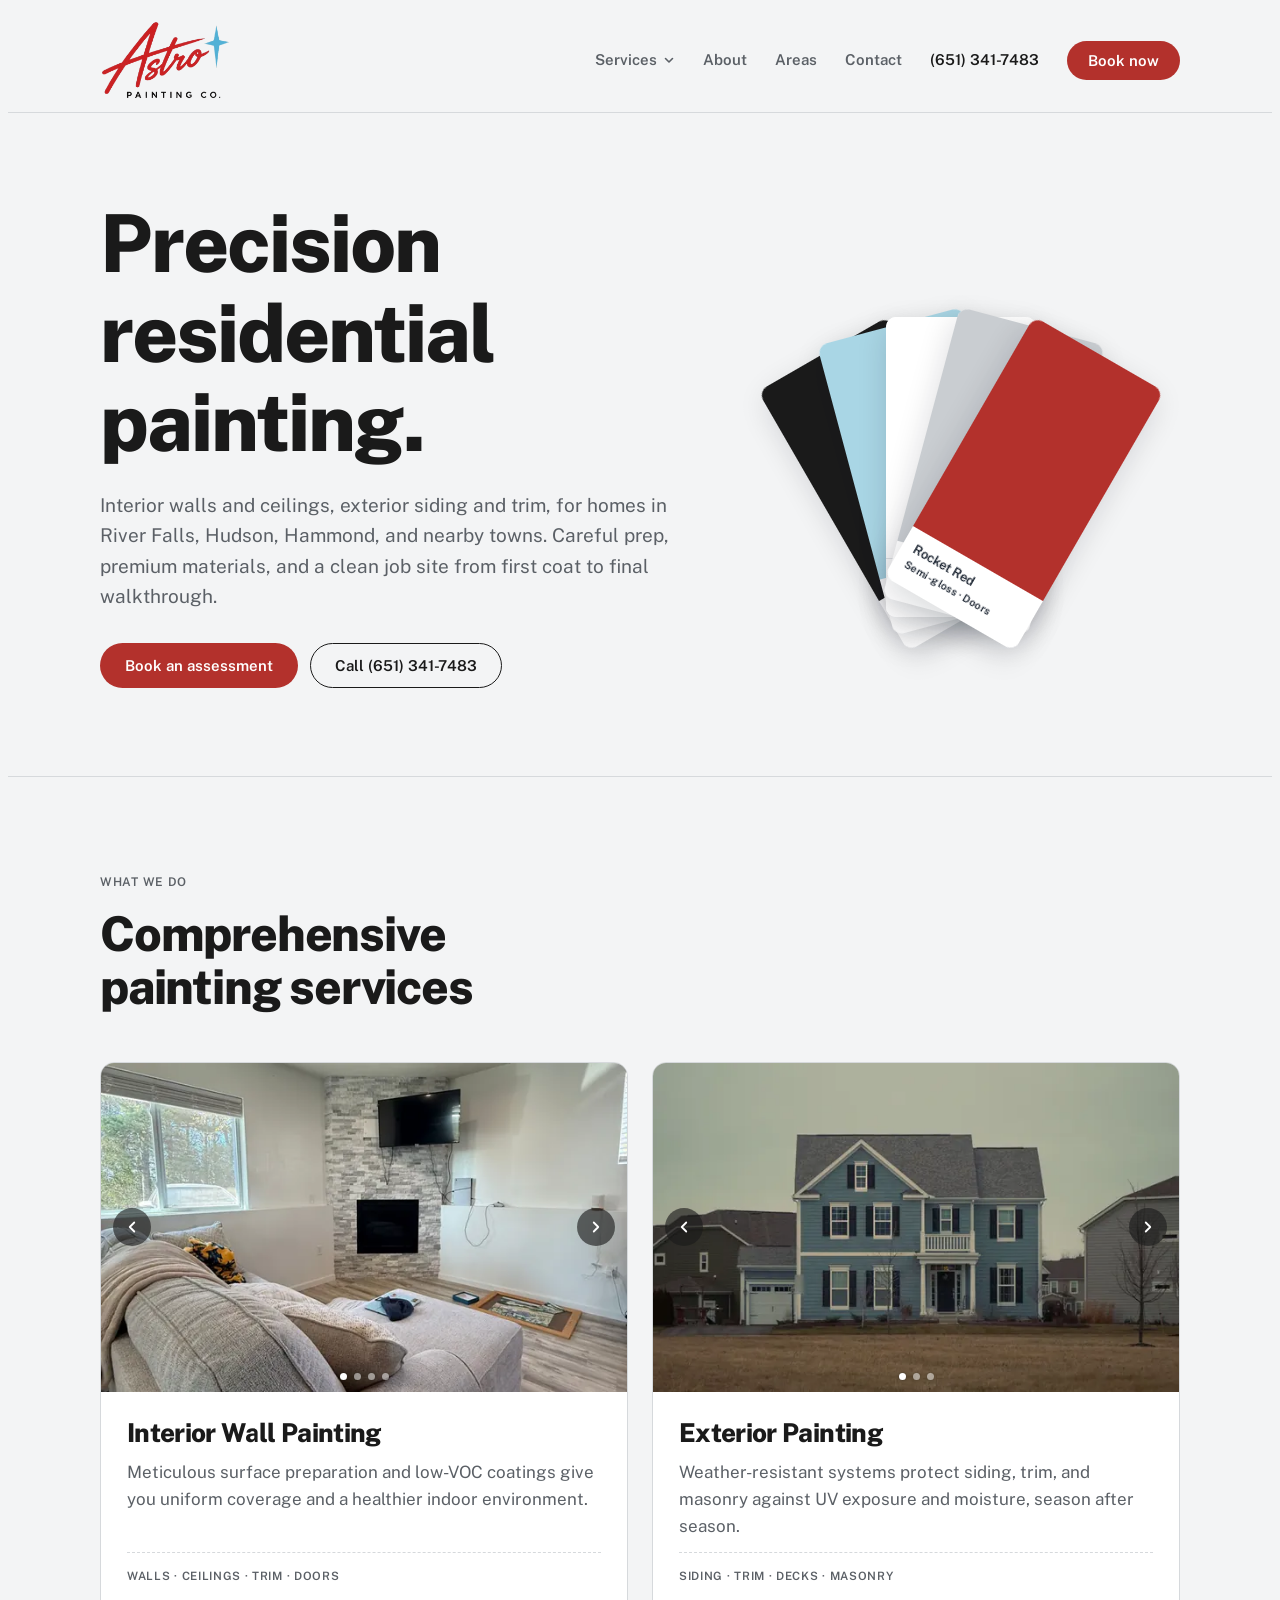
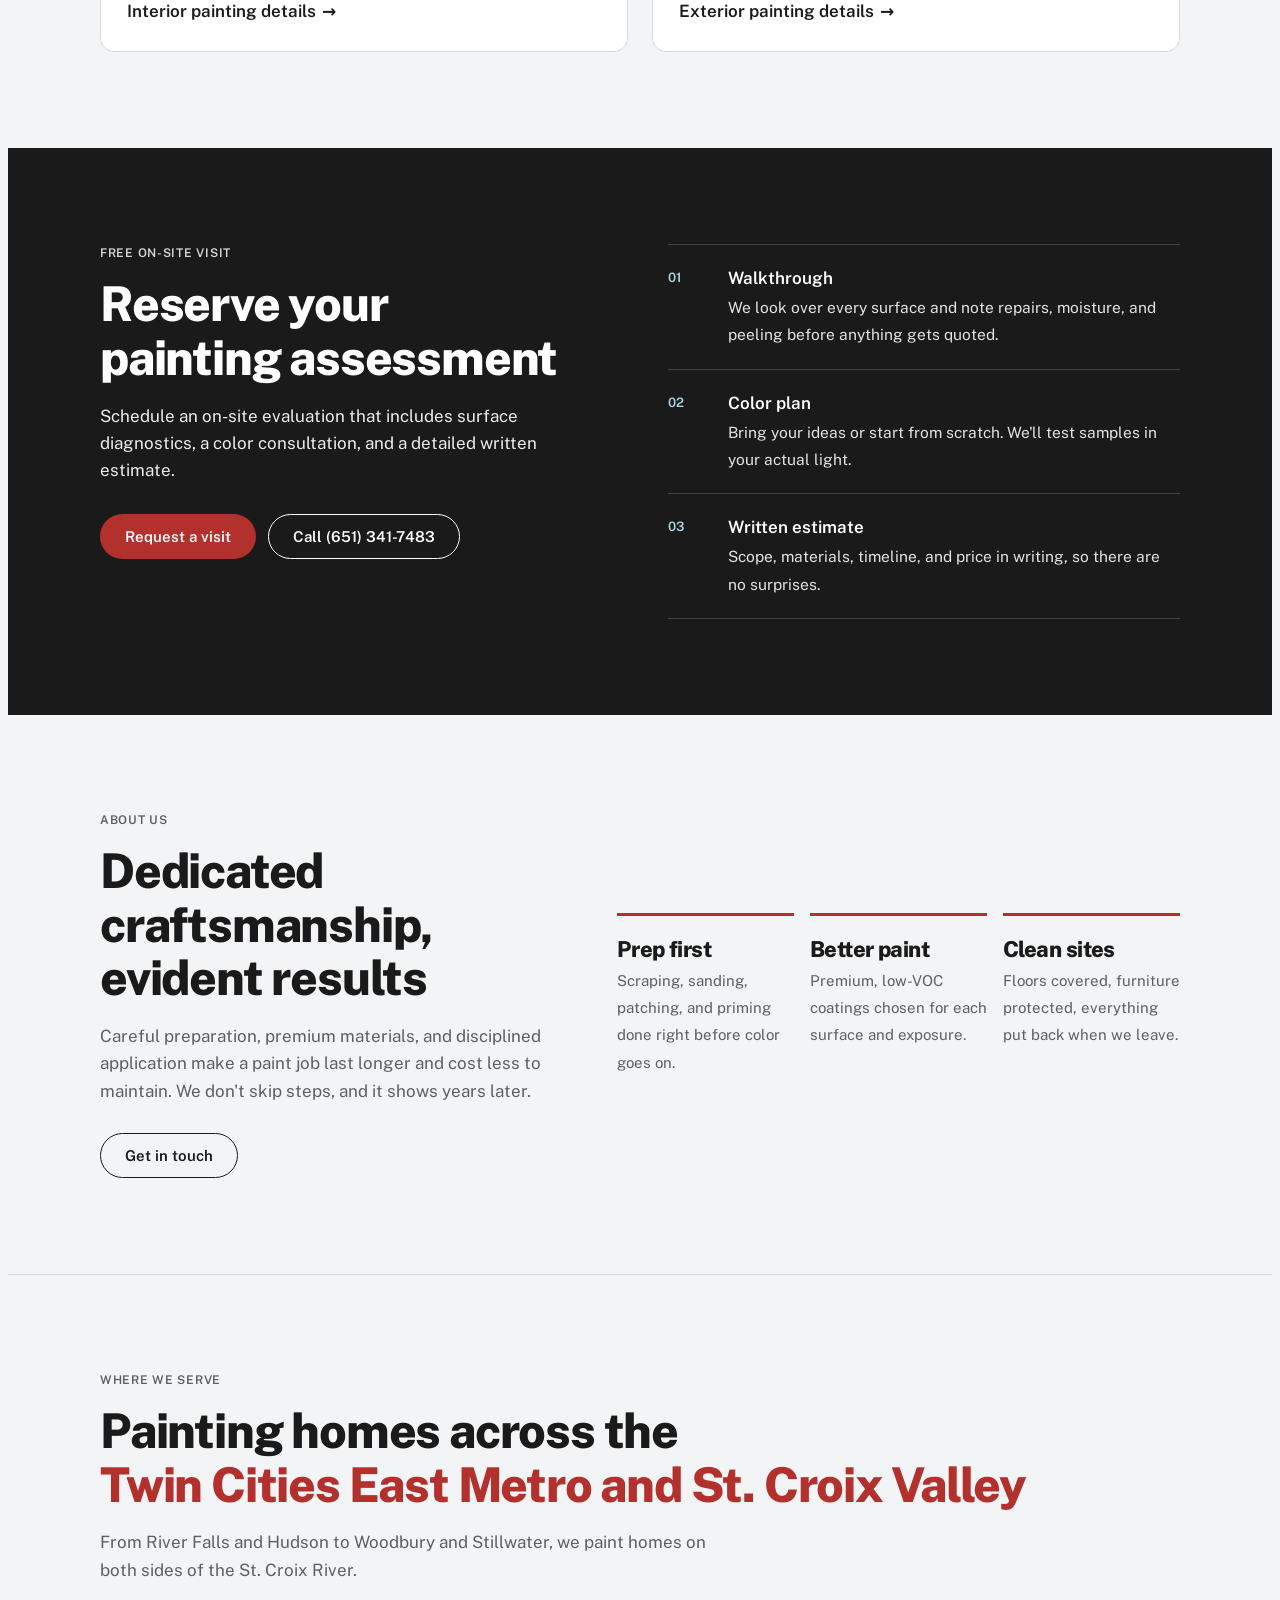
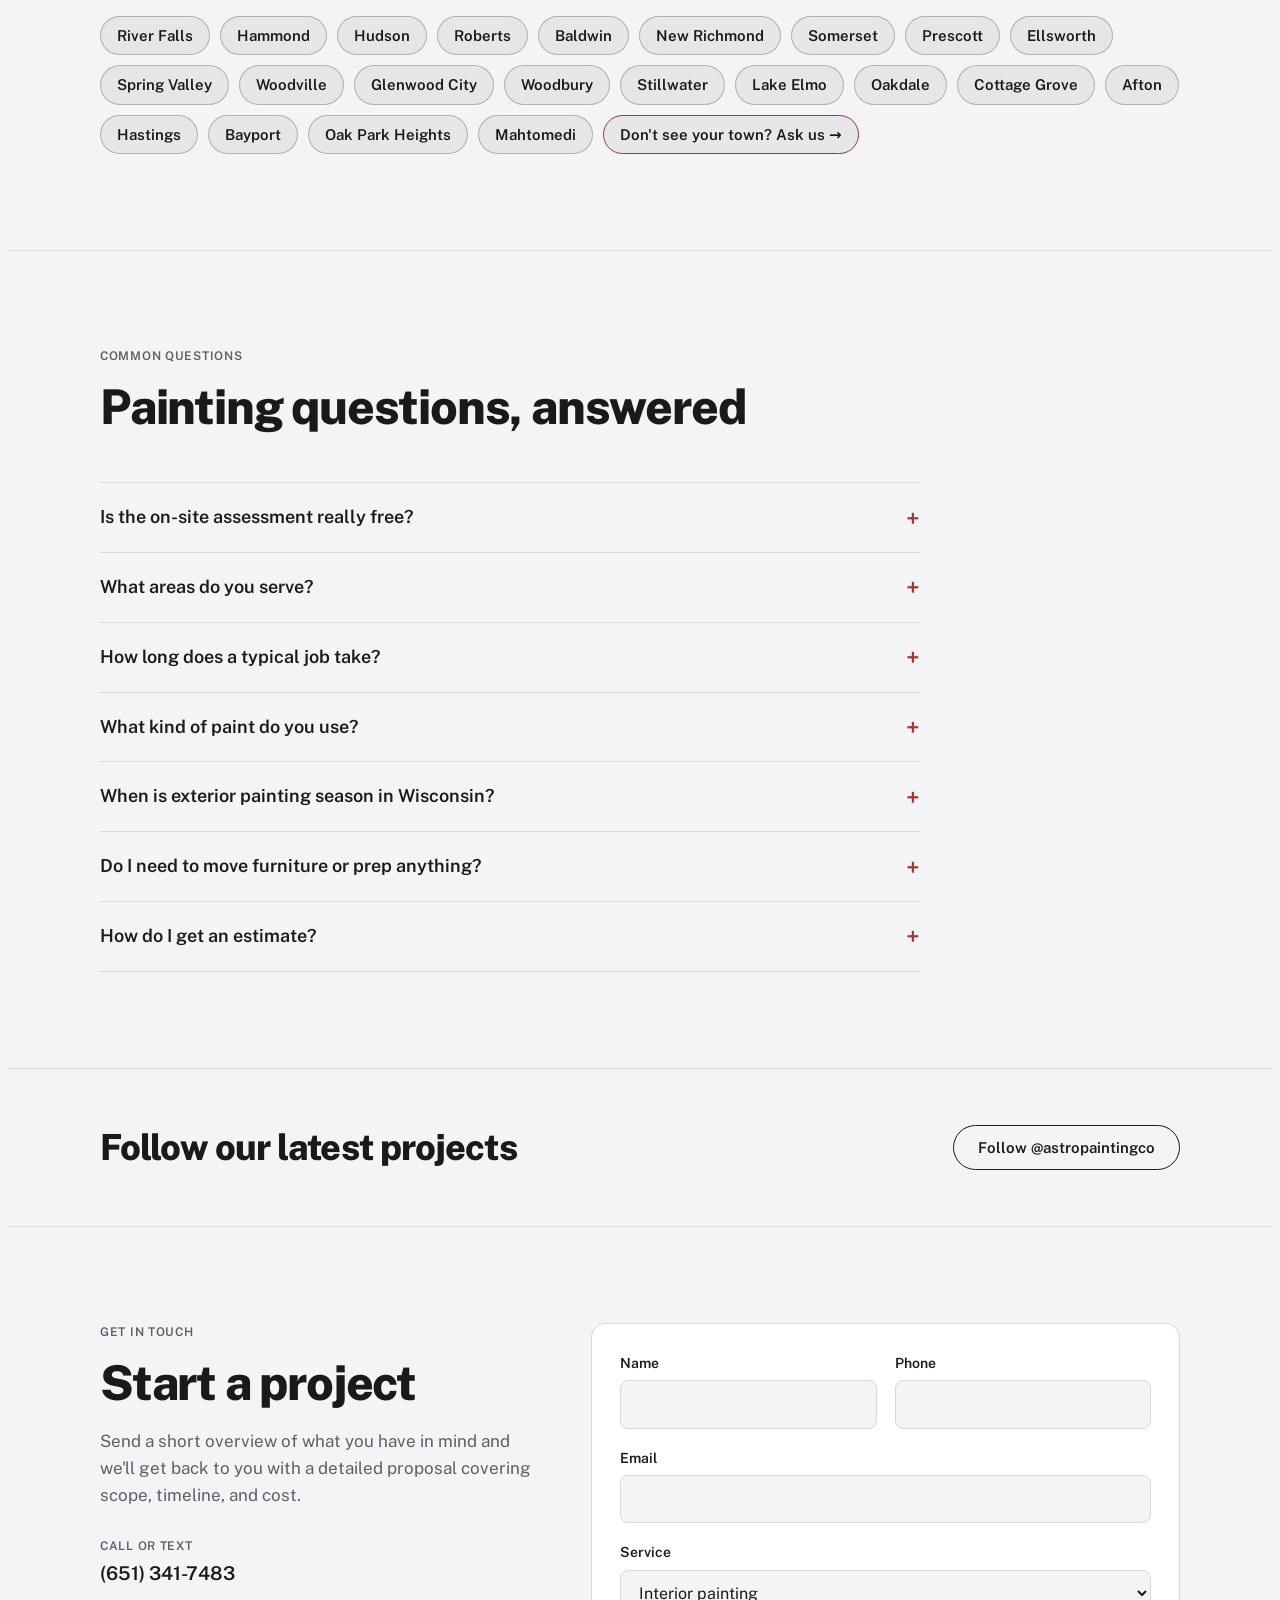
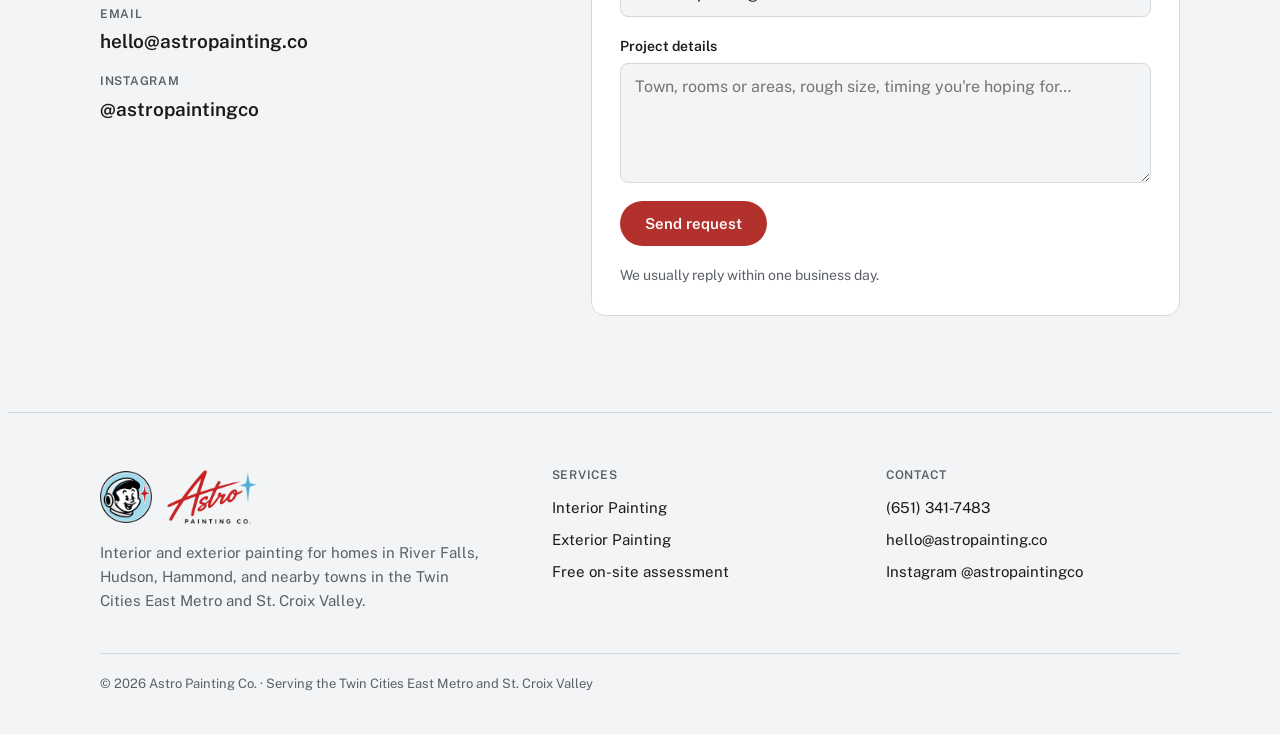
==== commit 0dc89238: "Add exterior photo slider to the home page Three exterior photos as WebP (16:10 crops, 600px and 120" ====
--- a/index.html
+++ b/index.html
@@ -230,7 +230,16 @@
           </div>
         </article>
         <article class="svc">
-          <div class="art art-exterior" role="img" aria-label="Painted lap siding"></div>
+          <div class="art gallery" data-gallery>
+            <div class="gallery-track" tabindex="0" role="group" aria-label="Exterior painting photos, use arrow keys to browse">
+              <img src="/images/exterior/blue-colonial-1200.webp" srcset="/images/exterior/blue-colonial-600.webp 600w, /images/exterior/blue-colonial-1200.webp 1200w" sizes="(max-width: 900px) 92vw, 548px" width="1200" height="750" alt="Two-story colonial with blue lap siding, white trim, and black shutters" loading="lazy" decoding="async">
+              <img src="/images/exterior/tan-craftsman-1200.webp" srcset="/images/exterior/tan-craftsman-600.webp 600w, /images/exterior/tan-craftsman-1200.webp 1200w" sizes="(max-width: 900px) 92vw, 548px" width="1200" height="750" alt="Three-story home with tan lap and shake siding and brown trim" loading="lazy" decoding="async">
+              <img src="/images/exterior/cream-porch-1000.webp" srcset="/images/exterior/cream-porch-600.webp 600w, /images/exterior/cream-porch-1000.webp 1000w" sizes="(max-width: 900px) 92vw, 548px" width="1200" height="750" alt="Cream lap-sided house with a white covered porch and railings" loading="lazy" decoding="async">
+            </div>
+            <button class="gallery-btn prev" type="button" aria-label="Previous photo"><svg width="18" height="18" viewBox="0 0 24 24" fill="none" stroke="currentColor" stroke-width="2.4" stroke-linecap="round" stroke-linejoin="round" aria-hidden="true"><path d="M15 18l-6-6 6-6"/></svg></button>
+            <button class="gallery-btn next" type="button" aria-label="Next photo"><svg width="18" height="18" viewBox="0 0 24 24" fill="none" stroke="currentColor" stroke-width="2.4" stroke-linecap="round" stroke-linejoin="round" aria-hidden="true"><path d="M9 18l6-6-6-6"/></svg></button>
+            <div class="gallery-dots" aria-hidden="true"><span></span><span></span><span></span></div>
+          </div>
           <div class="body">
             <h3>Exterior Painting</h3>
             <p>Weather-resistant systems protect siding, trim, and masonry against UV exposure and moisture, season after season.</p>
